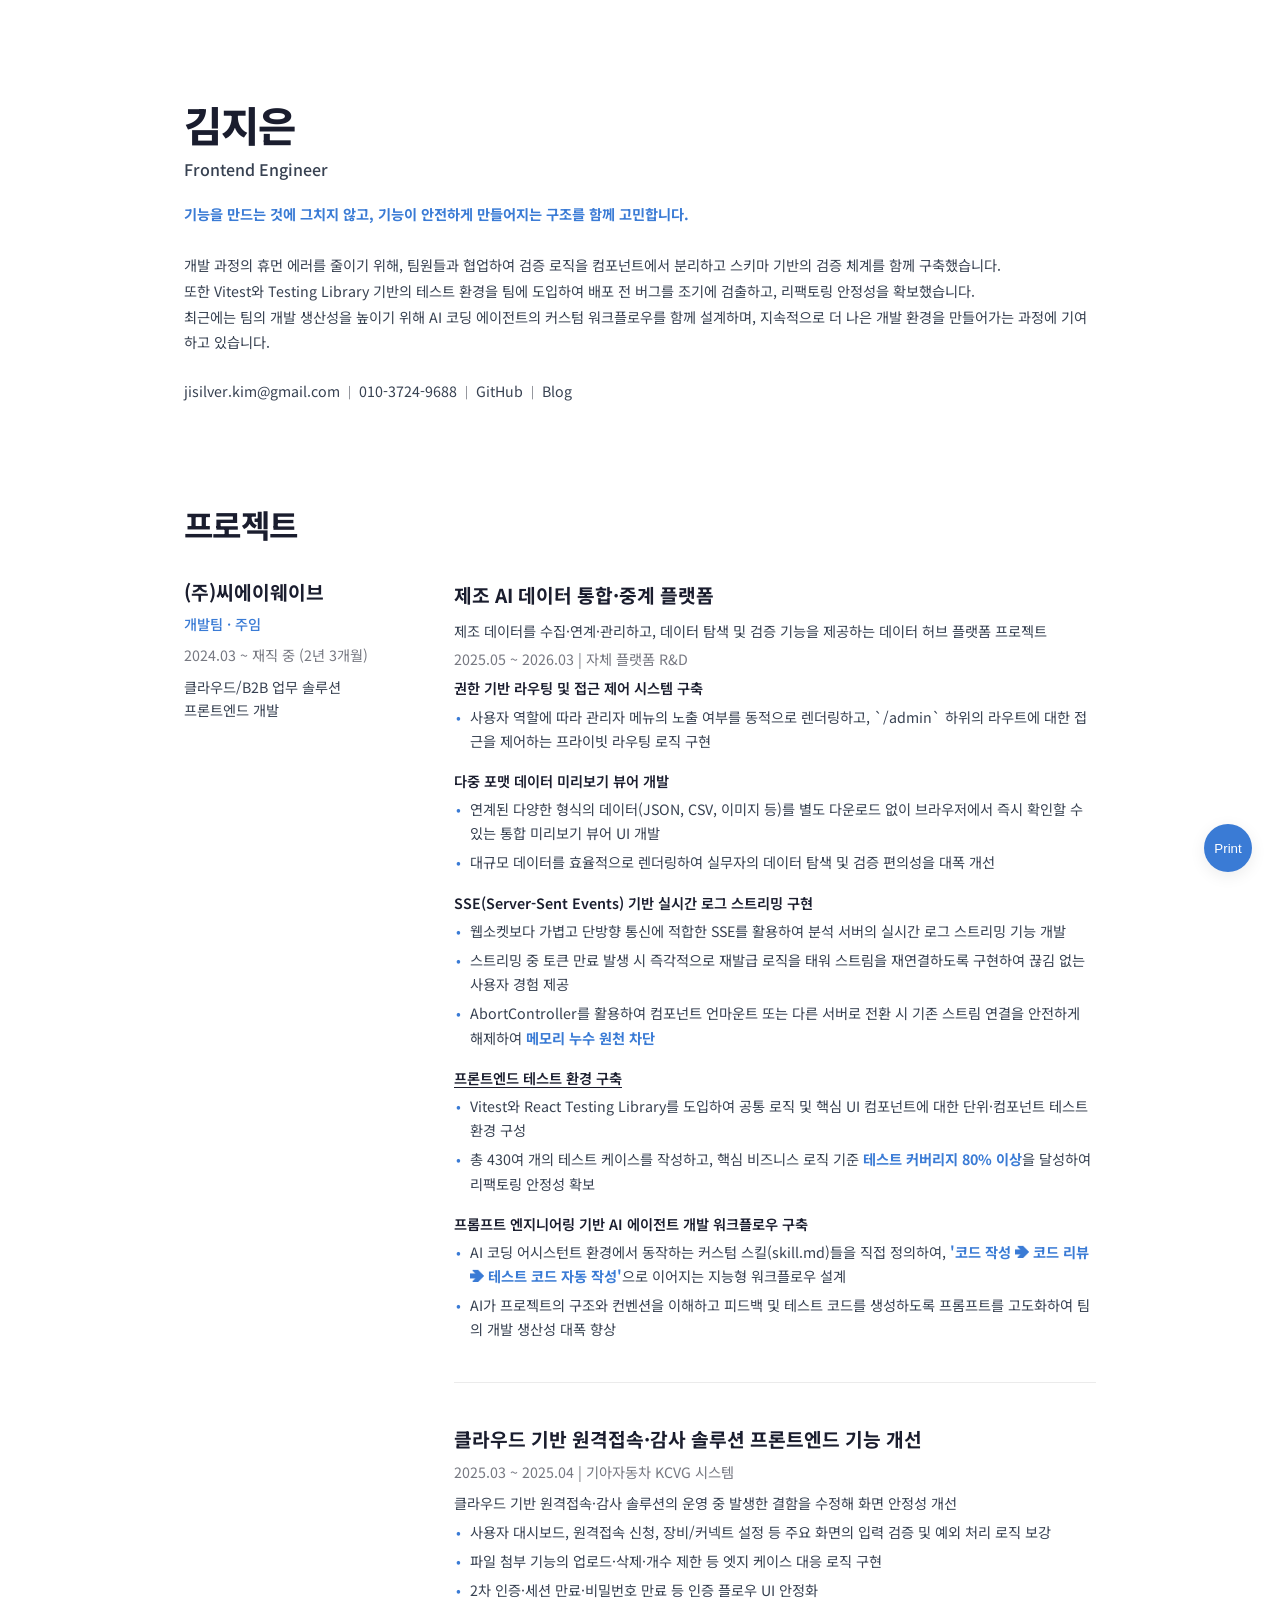
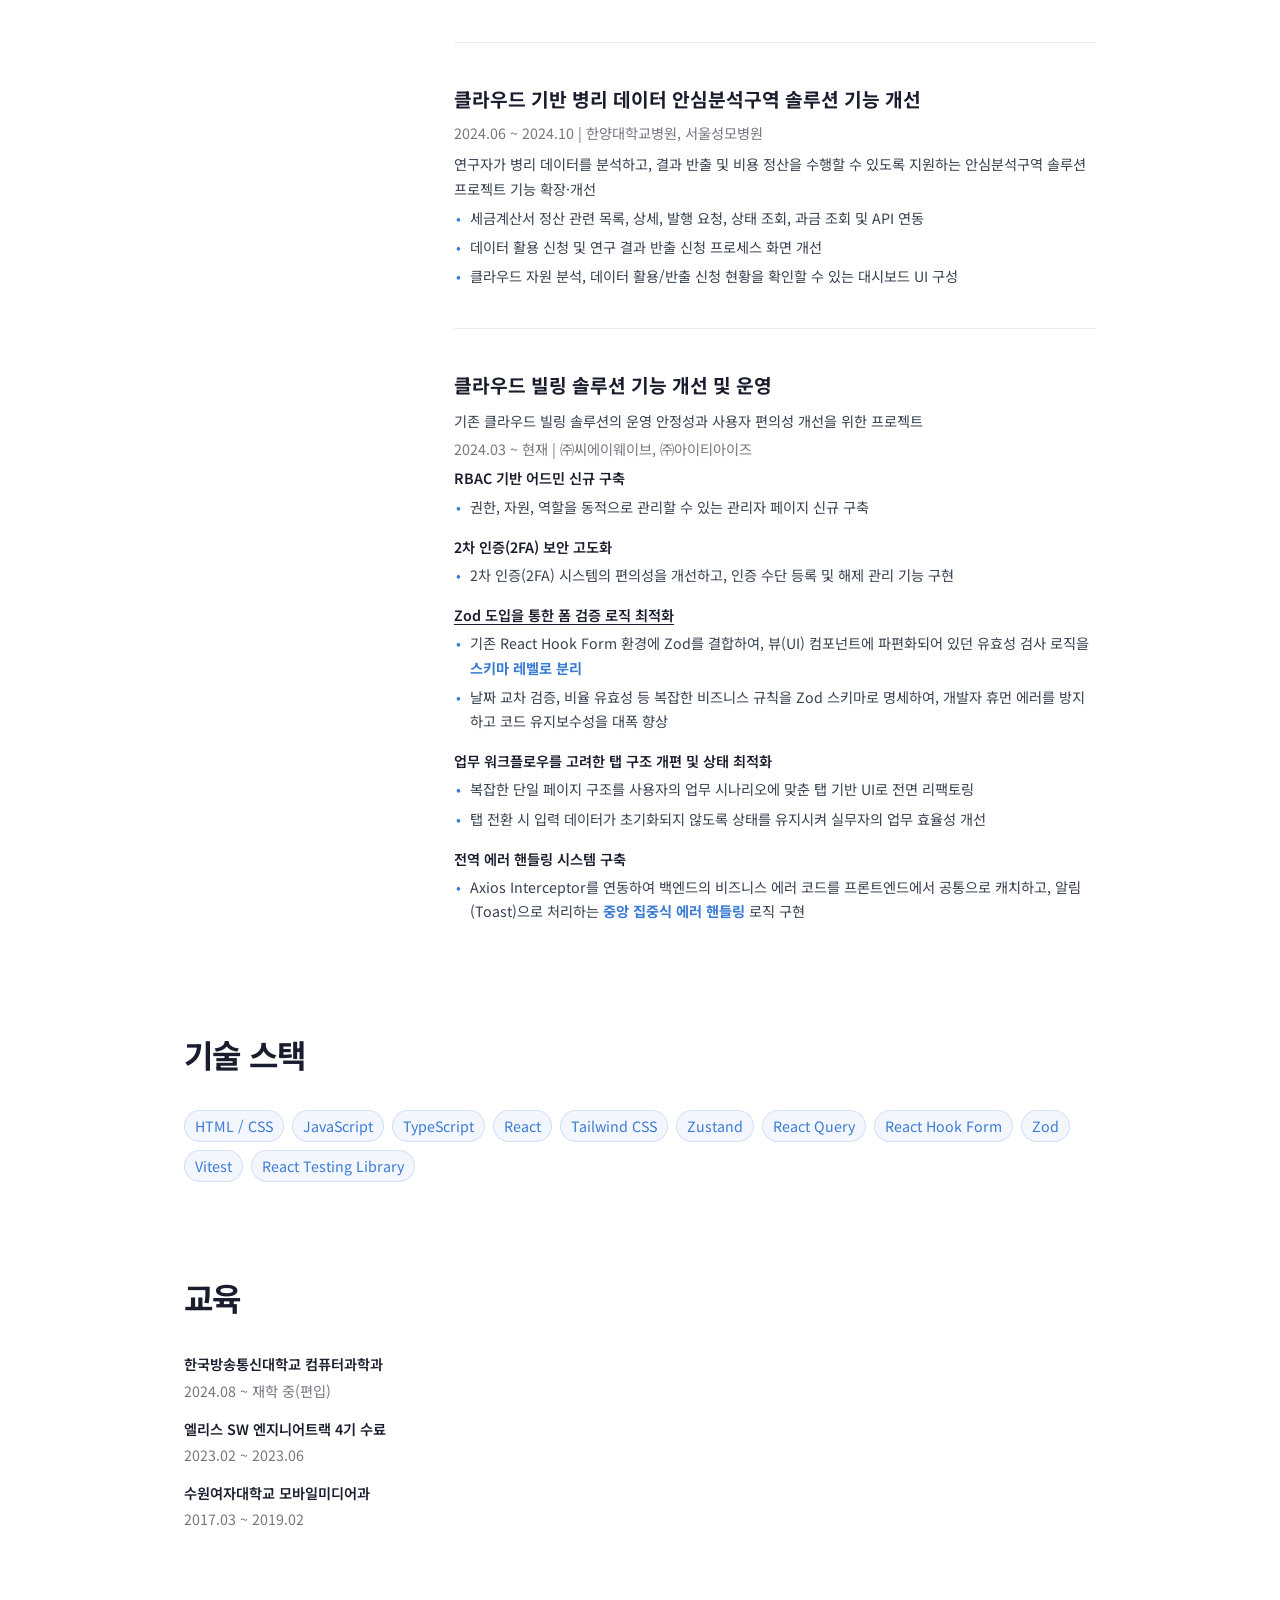
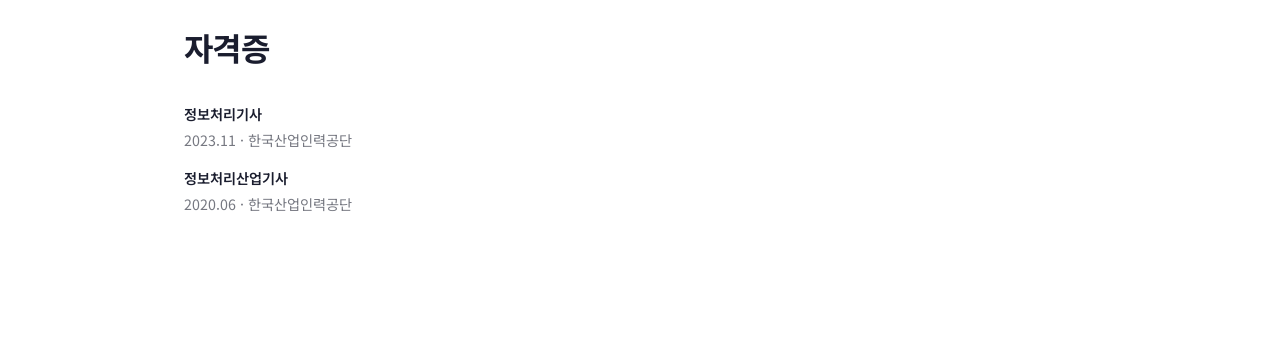
==== index.html @ 374702ca "fix: 프로젝트 내용 최종 변경" ====
<!DOCTYPE html>
<html lang="ko">

<head>
  <meta charset="UTF-8">
  <meta name="viewport" content="width=device-width, initial-scale=1.0">
  <title>프론트엔드 개발자 김지은</title>
  <meta name="description" content="프론트엔드 개발자 이력서 및 경력기술서">
  <link rel="stylesheet" href="index.css">
</head>

<body>
  <div class="container">
    <section class="hero" id="hero">
      <h1 class="hero__name">김지은</h1>
      <p class="hero__role">Frontend Engineer</p>
      <p class="hero__desc">
        <strong><span class="highlight">기능을 만드는 것에 그치지 않고, 기능이 안전하게 만들어지는 구조를 함께 고민합니다.</span></strong><br /><br />

        개발 과정의 휴먼 에러를 줄이기 위해, 팀원들과 협업하여 검증 로직을 컴포넌트에서 분리하고 스키마 기반의 검증 체계를 함께 구축했습니다. <br />또한 Vitest와 Testing Library 기반의 테스트 환경을 팀에 도입하여 배포 전 버그를 조기에 검출하고, 리팩토링 안정성을 확보했습니다. <br /> 최근에는 팀의 개발 생산성을 높이기 위해 AI 코딩 에이전트의 커스텀 워크플로우를 함께 설계하며, 지속적으로 더 나은 개발 환경을 만들어가는 과정에 기여하고 있습니다.

      </p>

      <div class="hero__contacts">
        <span class="hero__contact-text"><a href="mailto:jisilver.kim@gmail.com">jisilver.kim@gmail.com</a></span>
        <span class="hero__contact-sep">|</span>

        <span class="hero__contact-text"><a href="tel:010-3724-9688">010-3724-9688</a></span>
        <span class="hero__contact-sep">|</span>
        <span class="hero__contact-text"><a href="https://github.com/ji-silver" target="_blank">GitHub</a></span>
        <span class="hero__contact-sep">|</span>
        <span class="hero__contact-text"><a href="https://jisilver-k.tistory.com/" target="_blank">Blog</a></span>
      </div>
    </section>

    <!-- 경력 & 프로젝트 -->
    <section class="section" id="experience">
      <div class="section__header">
        <h2 class="section__title">프로젝트</h2>
      </div>

      <div class="experience-block">
        <!-- 좌측: 회사 정보 -->
        <div class="experience-block__company">
          <div class="experience-block__company-name">(주)씨에이웨이브</div>
          <div class="experience-block__role">개발팀 · 주임</div>
          <div class="experience-block__period-wrap">2024.03 ~ 재직 중 (2년 3개월)</div>
          <div class="experience-block__desc">클라우드/B2B 업무 솔루션<br>프론트엔드 개발</div>
        </div>

        <!-- 우측: 프로젝트 목록 -->
        <div class="experience-block__projects">

          <div class="details-section">
            <h3 class="details-section__title">제조 AI 데이터 통합·중계 플랫폼</h3>
            <p class="details-section__body">제조 데이터를 수집·연계·관리하고, 데이터 탐색 및 검증 기능을 제공하는 데이터 허브 플랫폼 프로젝트</p>
            <p class="details-section__meta">2025.05 ~ 2026.03 | 자체 플랫폼 R&D</p>

            <div class="details-section__group">
              <h4 class="details-section__group-title">권한 기반 라우팅 및 접근 제어 시스템 구축</h4>
              <ul class="details-section__list">
                <li>사용자 역할에 따라 관리자 메뉴의 노출 여부를 동적으로 렌더링하고, `/admin` 하위의 라우트에 대한 접근을 제어하는 프라이빗 라우팅 로직 구현</li>
              </ul>
            </div>

            <div class="details-section__group">
              <h4 class="details-section__group-title">다중 포맷 데이터 미리보기 뷰어 개발</h4>
              <ul class="details-section__list">
                <li>연계된 다양한 형식의 데이터(JSON, CSV, 이미지 등)를 별도 다운로드 없이 브라우저에서 즉시 확인할 수 있는 통합 미리보기 뷰어 UI 개발</li>
                <li>대규모 데이터를 효율적으로 렌더링하여 실무자의 데이터 탐색 및 검증 편의성을 대폭 개선</li>
              </ul>
            </div>

            <div class="details-section__group">
              <h4 class="details-section__group-title">SSE(Server-Sent Events) 기반 실시간 로그 스트리밍 구현</h4>
              <ul class="details-section__list">
                <li>웹소켓보다 가볍고 단방향 통신에 적합한 SSE를 활용하여 분석 서버의 실시간 로그 스트리밍 기능 개발</li>
                <li>스트리밍 중 토큰 만료 발생 시 즉각적으로 재발급 로직을 태워 스트림을 재연결하도록 구현하여 끊김 없는 사용자 경험 제공</li>
                <li>AbortController를 활용하여 컴포넌트 언마운트 또는 다른 서버로 전환 시 기존 스트림 연결을 안전하게 해제하여 <span class="highlight">메모리 누수 원천 차단</span></li>
              </ul>
            </div>


            <div class="details-section__group">
              <h4 class="details-section__group-title" data-modal="project-1" onclick="openModal(this)"
                style="cursor: pointer; text-decoration: underline; text-underline-offset: 3px;">프론트엔드 테스트 환경 구축</h4>
              <ul class="details-section__list">
                <li>Vitest와 React Testing Library를 도입하여 공통 로직 및 핵심 UI 컴포넌트에 대한 단위·컴포넌트 테스트 환경 구성</li>
                <li>총 430여 개의 테스트 케이스를 작성하고, 핵심 비즈니스 로직 기준 <span class="highlight">테스트 커버리지 80% 이상</span>을 달성하여 리팩토링 안정성 확보</li>
              </ul>
            </div>

            <div class="details-section__group">
              <h4 class="details-section__group-title">프롬프트 엔지니어링 기반 AI 에이전트 개발 워크플로우 구축</h4>
              <ul class="details-section__list">
                <li>AI 코딩 어시스턴트 환경에서 동작하는 커스텀 스킬(skill.md)들을 직접 정의하여, <span class="highlight">'코드 작성 ➔ 코드 리뷰 ➔ 테스트 코드
                    자동 작성'</span>으로 이어지는
                  지능형 워크플로우 설계</li>
                <li>AI가 프로젝트의 구조와 컨벤션을 이해하고 피드백 및 테스트 코드를 생성하도록 프롬프트를 고도화하여 팀의 개발 생산성 대폭 향상</li>
              </ul>
            </div>
          </div>

          <hr class="project-divider" />

          <div class="details-section">
            <h3 class="details-section__title">클라우드 기반 원격접속·감사 솔루션 프론트엔드 기능 개선</h3>
            <p class="details-section__meta">2025.03 ~ 2025.04 | 기아자동차 KCVG 시스템</p>
            <p class="details-section__body">클라우드 기반 원격접속·감사 솔루션의 운영 중 발생한 결함을 수정해 화면 안정성 개선</p>
            <ul class="details-section__list">
              <li>사용자 대시보드, 원격접속 신청, 장비/커넥트 설정 등 주요 화면의 입력 검증 및 예외 처리 로직 보강</li>
              <li>파일 첨부 기능의 업로드·삭제·개수 제한 등 엣지 케이스 대응 로직 구현</li>
              <li>2차 인증·세션 만료·비밀번호 만료 등 인증 플로우 UI 안정화</li>
            </ul>
          </div>

          <hr class="project-divider" />

          <div class="details-section">
            <h3 class="details-section__title">클라우드 기반 병리 데이터 안심분석구역 솔루션 기능 개선</h3>
            <p class="details-section__meta">2024.06 ~ 2024.10 | 한양대학교병원, 서울성모병원</p>
            <p class="details-section__body">연구자가 병리 데이터를 분석하고, 결과 반출 및 비용 정산을 수행할 수 있도록 지원하는 안심분석구역 솔루션 프로젝트 기능 확장·개선
            </p>
            <ul class="details-section__list">
              <li>세금계산서 정산 관련 목록, 상세, 발행 요청, 상태 조회, 과금 조회 및 API 연동</li>
              <li>데이터 활용 신청 및 연구 결과 반출 신청 프로세스 화면 개선</li>
              <li>클라우드 자원 분석, 데이터 활용/반출 신청 현황을 확인할 수 있는 대시보드 UI 구성</li>
            </ul>
          </div>

          <hr class="project-divider" />

          <div class="details-section">
            <h3 class="details-section__title">클라우드 빌링 솔루션 기능 개선 및 운영</h3>
            <p class="details-section__body">기존 클라우드 빌링 솔루션의 운영 안정성과 사용자 편의성 개선을 위한 프로젝트</p>

            <p class="details-section__meta">2024.03 ~ 현재 | ㈜씨에이웨이브, ㈜아이티아이즈</p>
            <div class="details-section__group">
              <h4 class="details-section__group-title">RBAC 기반 어드민 신규 구축</h4>
              <ul class="details-section__list">
                <li>권한, 자원, 역할을 동적으로 관리할 수 있는 관리자 페이지 신규 구축</li>
              </ul>
            </div>

            <div class="details-section__group">
              <h4 class="details-section__group-title">2차 인증(2FA) 보안 고도화</h4>
              <ul class="details-section__list">
                <li>2차 인증(2FA) 시스템의 편의성을 개선하고, 인증 수단 등록 및 해제 관리 기능 구현</li>
              </ul>
            </div>

            <div class="details-section__group">
              <h4 class="details-section__group-title" data-modal="project-4" onclick="openModal(this)"
                style="cursor: pointer; text-decoration: underline; text-underline-offset: 3px;">Zod 도입을 통한 폼 검증 로직 최적화
              </h4>
              <ul class="details-section__list">
                <li>기존 React Hook Form 환경에 Zod를 결합하여, 뷰(UI) 컴포넌트에 파편화되어 있던 유효성 검사 로직을 <span class="highlight">스키마 레벨로 분리</span></li>
                <li>날짜 교차 검증, 비율 유효성 등 복잡한 비즈니스 규칙을 Zod 스키마로 명세하여, 개발자 휴먼 에러를 방지하고 코드 유지보수성을 대폭 향상</li>
              </ul>
            </div>

            <div class="details-section__group">
              <h4 class="details-section__group-title">업무 워크플로우를 고려한 탭 구조 개편 및 상태 최적화</h4>
              <ul class="details-section__list">
                <li>복잡한 단일 페이지 구조를 사용자의 업무 시나리오에 맞춘 탭 기반 UI로 전면 리팩토링</li>
                <li>탭 전환 시 입력 데이터가 초기화되지 않도록 상태를 유지시켜 실무자의 업무 효율성 개선</li>
              </ul>
            </div>


            <div class="details-section__group">
              <h4 class="details-section__group-title">전역 에러 핸들링 시스템 구축</h4>
              <ul class="details-section__list">
                <li>Axios Interceptor를 연동하여 백엔드의 비즈니스 에러 코드를 프론트엔드에서 공통으로 캐치하고, 알림(Toast)으로 처리하는 <span class="highlight">중앙 집중식 에러
                  핸들링</span> 로직 구현</li>
              </ul>
            </div>

          </div>

        </div>
      </div>

    </section>


    <!-- 기술 스택 -->
    <section class="section" id="skills">
      <div class="section__header">
        <h2 class="section__title">기술 스택</h2>
      </div>
      <div class="stack-group__tags">
        <span class="stack-tag">HTML / CSS</span>
        <span class="stack-tag">JavaScript</span>
        <span class="stack-tag">TypeScript</span>
        <span class="stack-tag">React</span>
        <span class="stack-tag">Tailwind CSS</span>
        <span class="stack-tag">Zustand</span>
        <span class="stack-tag">React Query</span>
        <span class="stack-tag">React Hook Form</span>
        <span class="stack-tag">Zod</span>
        <span class="stack-tag">Vitest</span>
        <span class="stack-tag">React Testing Library</span>
      </div>
    </section>


    <!-- 교육 -->
    <section class="section" id="education">
      <div class="section__header">
        <h2 class="section__title">교육</h2>
      </div>
      <div class="simple-item">
        <div class="simple-item__title">한국방송통신대학교 컴퓨터과학과</div>
        <div class="simple-item__sub">2024.08 ~ 재학 중(편입)</div>
      </div>
      <div class="simple-item">
        <div class="simple-item__title">엘리스 SW 엔지니어트랙 4기 수료</div>
        <div class="simple-item__sub">2023.02 ~ 2023.06</div>
      </div>
      <div class="simple-item">
        <div class="simple-item__title">수원여자대학교 모바일미디어과</div>
        <div class="simple-item__sub">2017.03 ~ 2019.02</div>
      </div>
    </section>

    <!-- 자격증 -->
    <section class="section" id="certificates">
      <div class="section__header">
        <h2 class="section__title">자격증</h2>
      </div>
      <div class="simple-item">
        <div class="simple-item__title">정보처리기사</div>
        <div class="simple-item__sub">2023.11 · 한국산업인력공단</div>
      </div>
      <div class="simple-item">
        <div class="simple-item__title">정보처리산업기사</div>
        <div class="simple-item__sub">2020.06 · 한국산업인력공단</div>
      </div>
    </section>



  </div>

  <!-- 모달 -->
  <div class="modal-overlay" id="modalOverlay" onclick="closeModal()">
    <div class="modal" onclick="event.stopPropagation()">
      <button class="modal__close" onclick="closeModal()">&times;</button>
      <div class="modal__content" id="modalContent"></div>
    </div>
  </div>

  <template id="project-1">
    <h2>프론트엔드 테스트 자동화 도입</h2>
    <h5 class="modal__label">원인 분석: <strong>단위 테스트 필요성</strong></h5>
    <ul class="details-section__list">
      <li>테스트는 Cypress 기반의 E2E 테스트를 사용하기로 했습니다. 하지만 개발 과정에서 Cypress의 구조적인 무거움이 체감되었습니다.</li>
      <li>Cypress는 사용자 시나리오 전체를 검증하는 데는 적합하지만, 개발 중에 "이 함수가 제대로 동작하는가?", "이 컴포넌트가 올바르게 렌더링되는가?"를 빠르게 확인하는 용도로는 과도한 도구로
        판단하였습니다.</li>
    </ul>

    <h5 class="modal__label">해결 방법: <strong>테스트 전략 설계 및 도입</strong></h5>
    <table class="modal__table">
      <thead>
        <tr>
          <th style="width: 25%;">비교 항목</th>
          <th>Jest</th>
          <th>Vitest (선택)</th>
        </tr>
      </thead>
      <tbody>
        <tr>
          <td><strong>Vite 통합</strong></td>
          <td>babel-jest 변환 필요, 별도 설정 복잡</td>
          <td>Vite 설정 그대로 공유 (<code>vite.config.ts</code>에 <code>test</code> 블록 추가)</td>
        </tr>
        <tr>
          <td><strong>실행 속도</strong></td>
          <td>상대적으로 느림</td>
          <td>ESM 네이티브 지원으로 빠름</td>
        </tr>
        <tr>
          <td><strong>HMR 연동</strong></td>
          <td>별도 구성 필요</td>
          <td><code>vitest --watch</code>로 변경 파일만 즉시 재실행</td>
        </tr>
        <tr>
          <td><strong>호환성</strong></td>
          <td>jest-dom, RTL 완전 호환</td>
          <td>jest-dom, RTL <strong>동일하게 호환</strong> (<code>@testing-library/jest-dom</code>)</td>
        </tr>
      </tbody>
    </table>
    <p class="details-section__body" style="font-size: 0.85rem;">
      참고로 이미 Vite 기반 프로젝트였기 때문에, 별도의 번들러 설정 없이 <code>vite.config.ts</code>에 <code>test</code> 블록만 추가하면 되는
      <strong>Vitest가 도입 비용이 가장 낮았습니다.</strong>
    </p>

    <h5 class="modal__label">결과</h5>
    <table class="modal__table">
      <thead>
        <tr>
          <th>지표</th>
          <th>수치</th>
        </tr>
      </thead>
      <tbody>
        <tr>
          <td>테스트 파일 수</td>
          <td><strong>70개</strong></td>
        </tr>
        <tr>
          <td>테스트 대상 유형</td>
          <td>유틸 함수, Zod 스키마, Zustand 스토어, 커스텀 훅, UI 컴포넌트</td>
        </tr>
        <tr>
          <td>테스트 실행 시간</td>
          <td>전체 약 <strong>2~3초</strong> (Vitest 병렬 실행)</td>
        </tr>
        <tr>
          <td>커버 영역</td>
          <td>공통 컴포넌트, 폼 검증, 트리 조작, 테이블 서비스, 인증 등</td>
        </tr>
      </tbody>
    </table>
    <p class="details-section__body" style="font-size: 0.85rem;">
      테스트 자동화 도입으로 버그를 배포 전에 잡게 되었으며 디버깅 시간도 줄었다고 체감하고 있습니다.
    </p>

  </template>

  <template id="project-4">
    <h2>Zod 도입을 통한 유효성 검사 코드 개선 및 폼 버그 해결</h2>


    <h5 class="modal__label">원인 분석: <strong>복잡한 검증 로직과 개발자 휴먼 에러 발생</strong></h5>
    <ul class="details-section__list">
      <li>기존에는 수십 개의 입력 필드가 있는 정산 폼을 개발할 때, 각 UI 컴포넌트의 <code>register</code> 속성에 정규식이나 커스텀 검증 함수를 개발자가 일일이 수동으로 주입해야
        했습니다.
      </li>
      <li>폼이 복잡해질수록 개발자의 실수로 특정 필드에 필수 검증 로직(예: '숫자만 입력 허용' 등)을 누락하는 휴먼 에러가 빈번하게 발생했습니다.</li>
    </ul>

    <pre class="modal__code"><code>&lt;DetailInput
  register={form.register('businessField', {
    ...Object.assign(
      formValidate.empty('업태는 필수 정보 입니다'),
      formCount('업태명이 너무 깁니다. (최대 35글자)', 0, 35),
      formValidate.text('문자, 숫자, 공백, 일부 특수문자만 입력 가능합니다.')
    ),
  })}
/&gt;</code></pre>

    <h5 class="modal__label">해결 방법: <strong>Zod 도입 후 검증 로직 분리</strong></h5>
    <ul class="details-section__list">
      <li><code>react-hook-form</code>에 <code>Zod</code> 스키마를 결합하여, 뷰(UI) 컴포넌트 내부에서 검증 로직을 완전히 분리</li>
      <li>필드별 검증 룰을 최상단의 Zod 스키마(<code>z.object</code>) 한 곳에서만 명세. 개발자가 개별 인풋 컴포넌트에 검증 함수를 달아주는 것을 깜빡하더라도, Zod 스키마가 폼
        제출을 시스템적으로 차단</li>
    </ul>
  </template>

  <!-- 인쇄 버튼 -->
  <button class="print-btn" onclick="window.print()" title="PDF로 저장">Print</button>

  <script src="main.js"></script>
</body>

</html>
---- index.css ----
/* ===== Google Fonts ===== */
@import url('https://fonts.googleapis.com/css2?family=Noto+Sans+KR:wght@300;400;500;600;700;800&family=Inter:wght@300;400;500;600;700;800&display=swap');

/* ===== CSS Variables (라이트 모드) ===== */
:root {
  --color-bg: #ffffff;
  --color-bg-secondary: #f8f9fb;
  --color-bg-card: #f4f5f7;
  --color-bg-card-hover: #eceef2;
  --color-border: rgba(0, 0, 0, 0.08);
  --color-border-accent: rgba(58, 123, 213, 0.3);

  --color-text-primary: #1a1d2e;
  --color-text-secondary: #374151;
  --color-text-muted: #767881;
  --color-text-accent: #3a7bd5;

  --color-accent: #3a7bd5;
  --color-accent-light: #5a9be6;
  --color-accent-glow: rgba(58, 123, 213, 0.08);

  --color-tag-bg: rgba(58, 123, 213, 0.06);
  --color-tag-text: #3a7bd5;
  --color-tag-border: rgba(58, 123, 213, 0.18);

  --font-sans: 'Noto Sans KR', 'Inter', -apple-system, BlinkMacSystemFont, sans-serif;

  --shadow-sm: 0 1px 3px rgba(0, 0, 0, 0.06);
  --shadow-md: 0 4px 16px rgba(0, 0, 0, 0.08);
  --shadow-glow: 0 0 20px rgba(58, 123, 213, 0.06);

  --radius-sm: 6px;
  --radius-md: 10px;
  --radius-lg: 16px;

  --transition-fast: 0.15s ease;
  --transition-base: 0.3s ease;
}

/* ===== Reset & Base ===== */
*,
*::before,
*::after {
  margin: 0;
  padding: 0;
  box-sizing: border-box;
}

html {
  scroll-behavior: smooth;
  font-size: 16px;
  -webkit-font-smoothing: antialiased;
}

body {
  font-family: var(--font-sans);
  background-color: var(--color-bg);
  color: var(--color-text-primary);
  line-height: 1.7;
  min-height: 100vh;
  overflow-x: hidden;
}

a {
  color: var(--color-text-accent);
  text-decoration: none;
  transition: color var(--transition-fast);
}

.highlight {
  color: var(--color-accent);
  font-weight: 700;
}

a:hover {
  color: var(--color-accent-light);
}

ul,
ol {
  list-style: none;
}

img {
  max-width: 100%;
  display: block;
}

/* ===== 레이아웃 ===== */
.container {
  max-width: 960px;
  margin: 0 auto;
  padding: 0 24px 80px;
}



/* ===== 히어로 ===== */
.hero {
  padding: 100px 0 50px;
}

.hero__name {
  font-size: 2.6rem;
  font-weight: 800;
  letter-spacing: -0.03em;
  line-height: 1.2;
  margin-bottom: 6px;
  color: var(--color-text-primary);
}

.hero__role {
  font-size: 1.0.89rem;
  font-weight: 500;
  color: var(--color-text-secondary);
  margin-bottom: 18px;
}

.hero__desc {
  font-size: 0.89rem;
  color: var(--color-text-secondary);
  line-height: 1.8;
  margin-bottom: 24px;
}

.hero__contacts {
  display: flex;
  flex-wrap: wrap;
  align-items: center;
  gap: 8px;
  font-size: 0.89rem;
}

.hero__contact-text a {
  color: var(--color-text-secondary);
  text-decoration: none;
  transition: color var(--transition-fast);
}

.hero__contact-text a:hover {
  color: var(--color-text-accent);
}

.hero__contact-sep {
  color: var(--color-text-muted);
  font-size: 0.75rem;
}

/* ===== 섹션 공통 ===== */
.section {
  padding: 44px 0;
  opacity: 0;
  transform: translateY(30px);
  transition: opacity 0.6s ease, transform 0.6s ease;
}

.section.visible {
  opacity: 1;
  transform: none;
}

.section__header {
  margin-bottom: 28px;
}

.section__title {
  font-size: 2rem;
  font-weight: 700;
  letter-spacing: -0.02em;
  color: var(--color-text-primary);
}

/* ===== 기술 스택 태그 나열 ===== */
.stack-group {
  margin-bottom: 20px;
}

.stack-group:last-child {
  margin-bottom: 0;
}

.stack-group__label {
  font-size: 0.89rem;
  font-weight: 600;
  color: var(--color-text-secondary);
  margin-bottom: 10px;
}

.stack-group__tags {
  display: flex;
  flex-wrap: wrap;
  gap: 8px;
}

.stack-tag {
  padding: 3px 10px;
  background: var(--color-tag-bg);
  border: 1px solid var(--color-tag-border);
  border-radius: 100px;
  font-size: 0.89rem;
  color: var(--color-tag-text);
}

/* ===== 경력 & 프로젝트 좌우 분리 레이아웃 ===== */
.experience-block {
  display: flex;
  gap: 20px;
}

.experience-block__company {
  flex-shrink: 0;
  width: 250px;
  position: sticky;
  top: 32px;
  padding: 0;
  padding-right: 28px;
}

.experience-block__company-name {
  font-size: 1.2rem;
  font-weight: 700;
  color: var(--color-text-primary);
  line-height: 1.4;
  margin-bottom: 6px;
}

.experience-block__role {
  font-size: 0.89rem;
  font-weight: 500;
  color: var(--color-text-accent);
  margin-bottom: 8px;
}

.experience-block__period {
  font-size: 0.89rem;
  color: var(--color-text-muted);
  line-height: 1.5;
}

.experience-block__period-wrap {
  font-size: 0.89rem;
  color: var(--color-text-muted);
  line-height: 1.5;
  margin-bottom: 10px;
}

.experience-block__desc {
  font-size: 0.89rem;
  color: var(--color-text-secondary);
  line-height: 1.6;
}

.experience-block__projects {
  flex: 1;
  min-width: 0;
}

/* ===== 프로젝트 상세 섹션 ===== */
.details-section {
  margin-bottom: 40px;
  position: relative;
}

.details-section:last-of-type {
  margin-bottom: 0;
}

.details-section__title {
  font-size: 1.2rem;
  font-weight: 700;
  color: var(--color-text-primary);
  margin-bottom: 6px;
}

.details-section__meta {
  font-size: 0.89rem;
  color: var(--color-text-muted);
  line-height: 1.6;
  margin-bottom: 6px;
}

.details-section__team {
  margin-top: 2px;
  margin-bottom: 10px;
}

.details-section__body {
  font-size: 0.89rem;
  color: var(--color-text-secondary);
  line-height: 1.8;
  margin-bottom: 4px;
}

.tech-chips {
  display: flex;
  flex-wrap: wrap;
  gap: 6px;
  margin-bottom: 12px;
}

.tech-chip {
  padding: 2px 10px;
  background: var(--color-tag-bg);
  border: 1px solid var(--color-tag-border);
  border-radius: 100px;
  font-size: 0.89rem;
  font-weight: 500;
  color: var(--color-tag-text);
}

.details-section__group {
  margin-bottom: 16px;
}

.details-section__group-title {
  font-size: 0.89rem;
  font-weight: 600;
  color: var(--color-text-primary);
  margin-bottom: 4px;
}

.details-section__list {
  list-style: none;
  display: flex;
  flex-direction: column;
  gap: 5px;
  margin-bottom: 10px;
}



.details-section__list li {
  font-size: 0.89rem;
  color: var(--color-text-secondary);
  line-height: 1.7;
  padding-left: 16px;
  position: relative;
}

.details-section__list li::before {
  content: '•';
  position: absolute;
  left: 2px;
  color: var(--color-accent);
}

.details-section__list li b {
  color: var(--color-text-primary);
  font-weight: 600;
}

.details-toggle {
  background: none;
  border: none;
  padding: 0;
  font-size: 0.89rem;
  font-weight: 500;
  color: var(--color-text-accent);
  cursor: pointer;
  text-decoration: underline;
  text-underline-offset: 3px;
  transition: color var(--transition-fast);
}

.details-toggle:hover {
  color: var(--color-accent);
}

/* ===== 모달 ===== */
.modal-overlay {
  position: fixed;
  top: 0;
  left: 0;
  right: 0;
  bottom: 0;
  background: rgba(0, 0, 0, 0.5);
  z-index: 1000;
  display: none;
  align-items: center;
  justify-content: center;
  padding: 24px;
}

.modal-overlay.active {
  display: flex;
}

.modal {
  background: var(--color-bg);
  border-radius: var(--radius-lg);
  max-width: 720px;
  width: 100%;
  max-height: 85vh;
  overflow-y: auto;
  padding: 36px;
  position: relative;
  box-shadow: 0 20px 60px rgba(0, 0, 0, 0.15);
  animation: modalIn 0.25s ease;

  /* 스크롤바 숨기기 */
  -ms-overflow-style: none; /* IE and Edge */
  scrollbar-width: none; /* Firefox */
}

.modal::-webkit-scrollbar {
  display: none; /* Chrome, Safari, Opera*/
}

@keyframes modalIn {
  from {
    opacity: 0;
    transform: translateY(20px);
  }

  to {
    opacity: 1;
    transform: translateY(0);
  }
}

.modal__close {
  position: absolute;
  top: 16px;
  right: 20px;
  background: none;
  border: none;
  font-size: 1.6rem;
  color: var(--color-text-muted);
  cursor: pointer;
  line-height: 1;
  transition: color var(--transition-fast);
}

.modal__close:hover {
  color: var(--color-text-primary);
}

.modal__content h3 {
  font-size: 1.2rem;
  font-weight: 700;
  color: var(--color-text-primary);
  margin-bottom: 8px;
}

.modal__content .details-section__meta {
  margin-bottom: 6px;
}

.modal__content .details-section__body {
  margin-bottom: 8px;
}

.modal__content .tech-chips {
  margin-bottom: 16px;
}

.modal__content .details-section__list {
  margin-bottom: 0;
}

.modal__content .details-section__list li {
  font-size: 0.89rem;
  line-height: 1.8;
}

.modal__subtitle {
  font-size: 0.95rem;
  font-weight: 600;
  color: var(--color-text-primary);
  margin: 20px 0 10px;
}

.modal__content .details-section__body {
  margin-bottom: 24px;
}

.modal__label {
  font-size: 0.89rem;
  font-weight: 500;
  color: var(--color-text-secondary);
  margin: 16px 0 8px;
}

.modal__label strong {
  color: var(--color-text-primary);
}

.modal__divider {
  height: 1px;
  background: var(--color-border);
  margin: 24px 0;
}

.modal__code {
  background: #f6f8fa;
  border: 1px solid var(--color-border);
  border-radius: var(--radius-sm);
  padding: 16px 20px;
  overflow-x: auto;
  margin: 12px 0 16px;
}

.modal__content code {
  font-family: 'SFMono-Regular', Consolas, 'Liberation Mono', Menlo, monospace;
  font-size: 0.82em;
  background: rgba(58, 123, 213, 0.08);
  padding: 2px 6px;
  border-radius: 3px;
  color: var(--color-text-accent);
}

.modal__code code {
  font-family: 'SFMono-Regular', Consolas, 'Liberation Mono', Menlo, monospace;
  font-size: 0.89rem;
  line-height: 1.7;
  color: #24292e;
  background: transparent;
  padding: 0;
  white-space: pre;
}

.modal__table {
  width: 100%;
  border-collapse: collapse;
  margin: 16px 0;
  font-size: 0.89rem;
}

.modal__table th,
.modal__table td {
  border: 1px solid var(--color-border);
  padding: 10px 14px;
  text-align: left;
  line-height: 1.5;
}

.modal__table th {
  background-color: var(--color-bg-card);
  font-weight: 600;
  color: var(--color-text-primary);
}

.modal__table td {
  color: var(--color-text-secondary);
}

/* ===== 단순 항목 (학력/자격/교육) ===== */
.simple-item {
  margin-bottom: 14px;
}

.simple-item:last-child {
  margin-bottom: 0;
}

.simple-item__title {
  font-size: 0.89rem;
  font-weight: 600;
  color: var(--color-text-primary);
}

.simple-item__sub {
  font-size: 0.89rem;
  color: var(--color-text-muted);
  margin-top: 2px;
}

/* ===== 경력 타임라인 ===== */
.timeline {
  position: relative;
}

.timeline::before {
  content: '';
  position: absolute;
  left: 0;
  top: 0;
  bottom: 0;
  width: 2px;
  background: linear-gradient(to bottom, var(--color-accent), transparent);
  border-radius: 2px;
}

.timeline-item {
  padding-left: 32px;
  position: relative;
  margin-bottom: 28px;
}

.timeline-item:last-child {
  margin-bottom: 0;
}

.timeline-item__dot {
  position: absolute;
  left: -5px;
  top: 6px;
  width: 12px;
  height: 12px;
  background: var(--color-bg);
  border: 2px solid var(--color-accent);
  border-radius: 50%;
  z-index: 1;
}

.timeline-item__dot--active {
  background: var(--color-accent);
}

.timeline-item__company {
  font-size: 1.0.89rem;
  font-weight: 700;
  color: var(--color-text-primary);
}

.timeline-item__role {
  font-size: 0.89rem;
  font-weight: 500;
  color: var(--color-text-accent);
  margin-top: 2px;
}

.timeline-item__meta {
  display: flex;
  flex-wrap: wrap;
  gap: 12px;
  margin: 8px 0 14px;
}

.timeline-item__period,
.timeline-item__team {
  font-size: 0.89rem;
  color: var(--color-text-muted);
}

.timeline-item__desc {
  font-size: 0.89rem;
  color: var(--color-text-secondary);
  line-height: 1.7;
  margin-bottom: 16px;
}

.timeline-item__achievements {
  display: flex;
  flex-direction: column;
  gap: 8px;
}

.timeline-item__achievement {
  font-size: 0.89rem;
  color: var(--color-text-secondary);
  line-height: 1.7;
  padding-left: 18px;
  position: relative;
}

.timeline-item__achievement::before {
  content: '▸';
  position: absolute;
  left: 0;
  color: var(--color-accent);
  font-size: 0.89rem;
}

.timeline-item__achievement strong,
.timeline-item__achievement b {
  color: var(--color-text-primary);
  font-weight: 600;
}

.timeline-item__tags {
  display: flex;
  flex-wrap: wrap;
  gap: 6px;
  margin-top: 14px;
}

.tag {
  padding: 3px 10px;
  background: var(--color-tag-bg);
  border: 1px solid var(--color-tag-border);
  border-radius: 100px;
  font-size: 0.89rem;
  font-weight: 500;
  color: var(--color-tag-text);
}

/* ===== 프로젝트 카드 ===== */
.projects-grid {
  display: flex;
  flex-direction: column;
  gap: 16px;
}

.project-card {
  padding: 24px;
  background: var(--color-bg-card);
  border: 1px solid var(--color-border);
  border-radius: var(--radius-md);
  transition: all var(--transition-base);
}

.project-card:hover {
  border-color: var(--color-border-accent);
  box-shadow: var(--shadow-glow);
  transform: translateY(-2px);
}

.project-card__top {
  display: flex;
  justify-content: space-between;
  align-items: flex-start;
  margin-bottom: 10px;
}

.project-card__name {
  font-size: 0.89rem;
  font-weight: 700;
  color: var(--color-text-primary);
}

.project-card__period {
  font-size: 0.75rem;
  color: var(--color-text-muted);
  white-space: nowrap;
}

.project-card__desc {
  font-size: 0.89rem;
  color: var(--color-text-secondary);
  line-height: 1.7;
  margin-bottom: 14px;
}

.project-card__details {
  display: flex;
  flex-direction: column;
  gap: 6px;
  margin-bottom: 14px;
}

.project-card__detail {
  font-size: 0.89rem;
  color: var(--color-text-secondary);
  line-height: 1.6;
  padding-left: 16px;
  position: relative;
}

.project-card__detail::before {
  content: '•';
  position: absolute;
  left: 2px;
  color: var(--color-accent);
}



.philosophy-item {
  padding: 22px 24px;
  background: var(--color-bg-card);
  border: 1px solid var(--color-border);
  border-radius: var(--radius-md);
  border-left: 3px solid var(--color-accent);
}

.philosophy-item__title {
  font-size: 0.95rem;
  font-weight: 600;
  color: var(--color-text-primary);
  margin-bottom: 8px;
}

.philosophy-item__desc {
  font-size: 0.89rem;
  color: var(--color-text-secondary);
  line-height: 1.8;
}

/* ===== 구분선 ===== */
.divider {
  height: 1px;
  background: var(--color-border);
  margin: 10px 0;
  border: none;
}

.project-divider {
  height: 1px;
  background: var(--color-border);
  margin: 0 0 40px 0;
  border: none;
}

/* ===== 푸터 ===== */
.footer {
  padding: 40px 0;
  text-align: center;
  border-top: 1px solid var(--color-border);
  margin-top: 40px;
}

.footer__text {
  font-size: 0.89rem;
  color: var(--color-text-muted);
}

/* ===== 인쇄 버튼 ===== */
.print-btn {
  position: fixed;
  bottom: 28px;
  right: 28px;
  width: 48px;
  height: 48px;
  background: var(--color-accent);
  border: none;
  border-radius: 50%;
  color: #fff;
  cursor: pointer;
  display: flex;
  align-items: center;
  justify-content: center;
  box-shadow: var(--shadow-md);
  transition: all var(--transition-base);
  z-index: 50;
}

.print-btn:hover {
  transform: scale(1.1);
  box-shadow: 0 4px 20px rgba(58, 123, 213, 0.3);
}

.print-btn svg {
  width: 20px;
  height: 20px;
}

/* ===== 반응형 ===== */
@media (max-width: 768px) {
  .hero__name {
    font-size: 2rem;
  }

  .hero__role {
    font-size: 0.89rem;
  }

  .hero__contacts {
    flex-direction: column;
  }

  .hero__contact-item {
    width: fit-content;
  }

  .experience-block {
    flex-direction: column;
    gap: 24px;
  }

  .experience-block__company {
    width: 100%;
    position: static;
    border-right: none;
    border-bottom: 2px solid var(--color-border);
    padding-right: 0;
    padding-bottom: 16px;
  }
}

@media (max-width: 480px) {
  .container {
    padding: 0 16px;
  }

  .hero {
    padding: 70px 0 36px;
  }

  .hero__name {
    font-size: 1.7rem;
  }

  .section {
    padding: 32px 0;
  }

  .timeline-item {
    padding-left: 24px;
  }
}

/* ===== 인쇄용 ===== */
@media print {

  .print-btn,
  .scroll-progress,
  .modal-overlay {
    display: none !important;
  }

  .hero {
    padding-top: 10px;
    padding-bottom: 30px;
  }

  .hero__contacts {
    flex-direction: row !important;
    gap: 8px !important;
  }

  html {
    font-size: 15.2px;
  }

  .section {
    opacity: 1;
    transform: none;
    padding: 20px 0;
  }

  .section__header {
    margin-bottom: 10px;
  }

  .section__title {
    font-size: 1.55rem;
  }

  .details-section__title {
    font-size: 1.1rem;
  }

  .details-toggle {
    display: none;
  }

  .details-section__group-title {
    text-decoration: none !important;
  }

  .experience-block {
    flex-direction: column;
    gap: 20px;
  }

  .experience-block__company {
    position: static;
    width: 100%;
    flex-shrink: 0;
    display: flex;
    align-items: baseline;
    gap: 12px;
    padding: 0 0 12px;
    border-bottom: 1px solid #ddd;
  }

  .experience-block__company-name {
    font-size: 1.2rem;
    font-weight: 800;
  }

  .experience-block__desc {
    display: none;
  }

  .experience-block__projects .details-section {
    margin-bottom: 20px;
  }

  .project-divider {
    margin: 0 0 20px 0 !important;
  }

  .details-section__group {
    page-break-inside: avoid;
    break-inside: avoid;
  }

  .experience-block__projects .details-section:last-of-type {
    margin-bottom: 0;
  }

  #skills,
  #education,
  #certificates,
  .simple-item {
    page-break-inside: avoid;
    break-inside: avoid;
  }
}
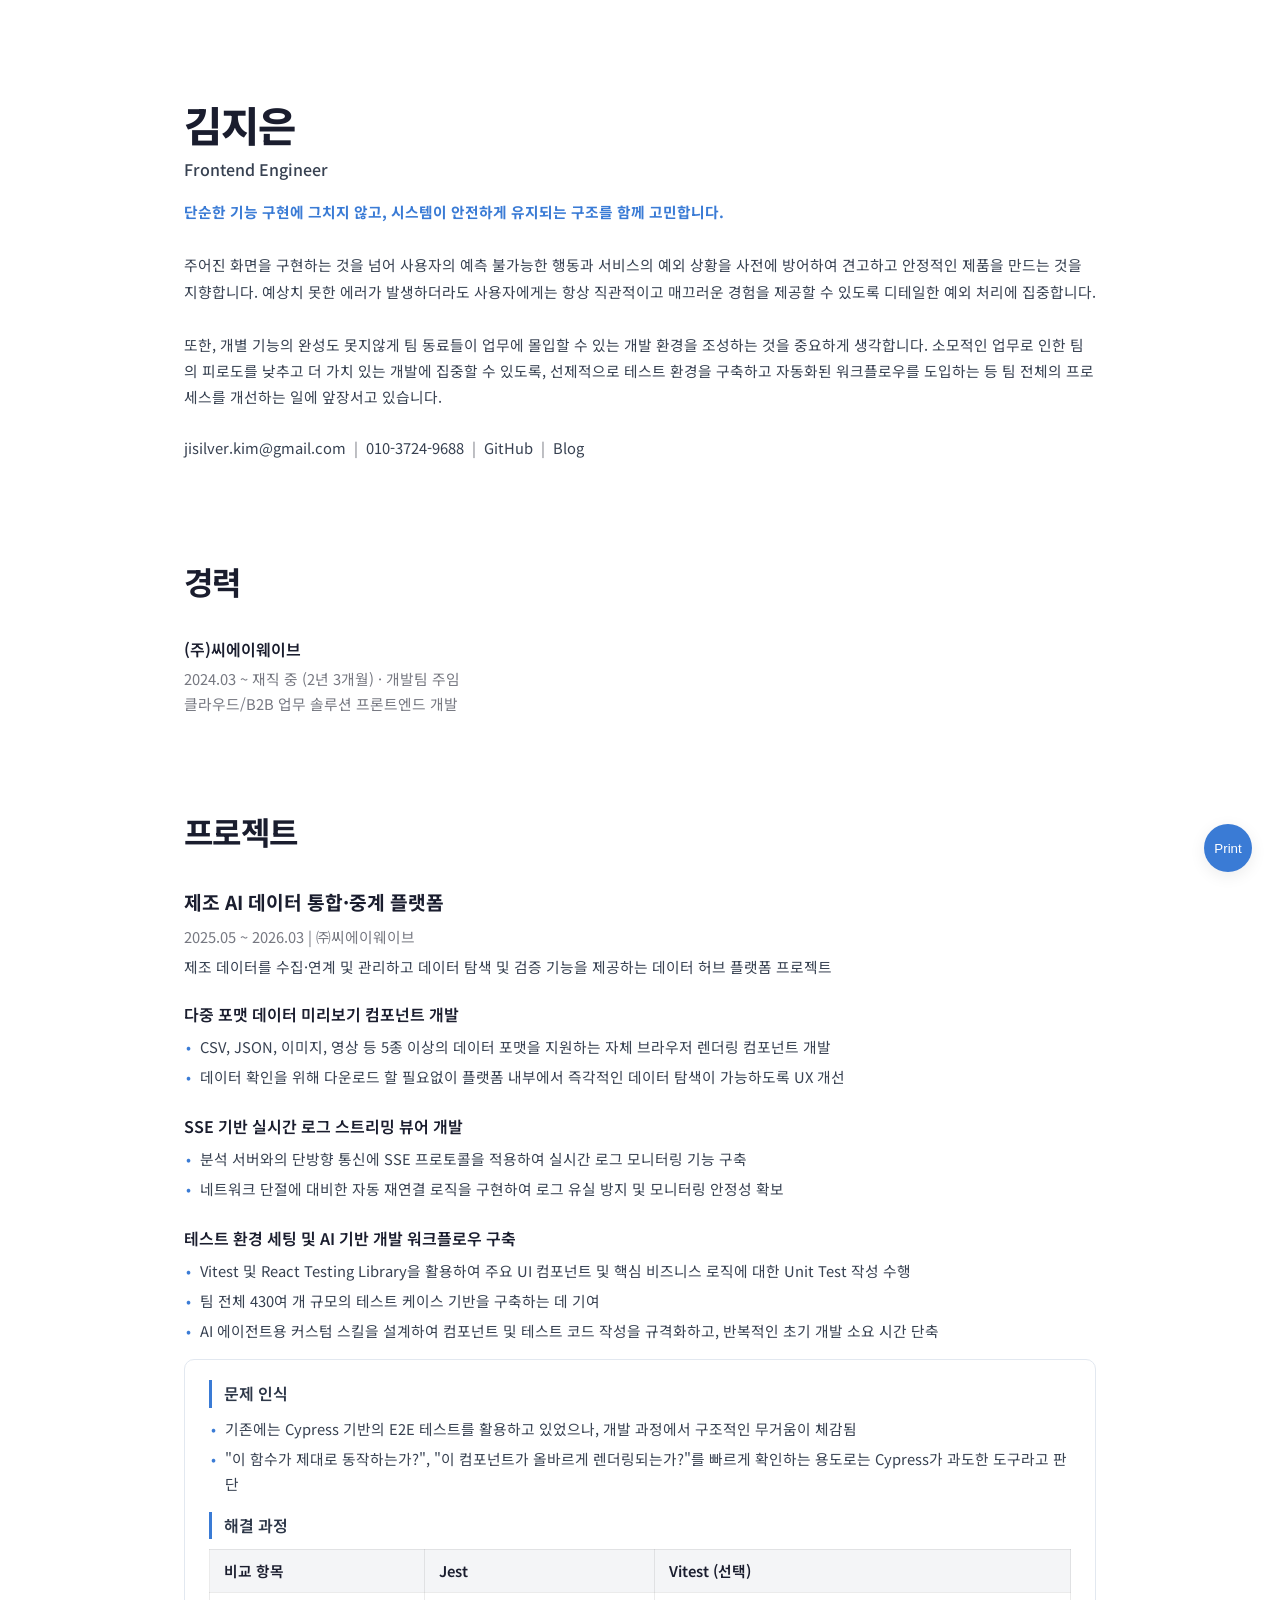
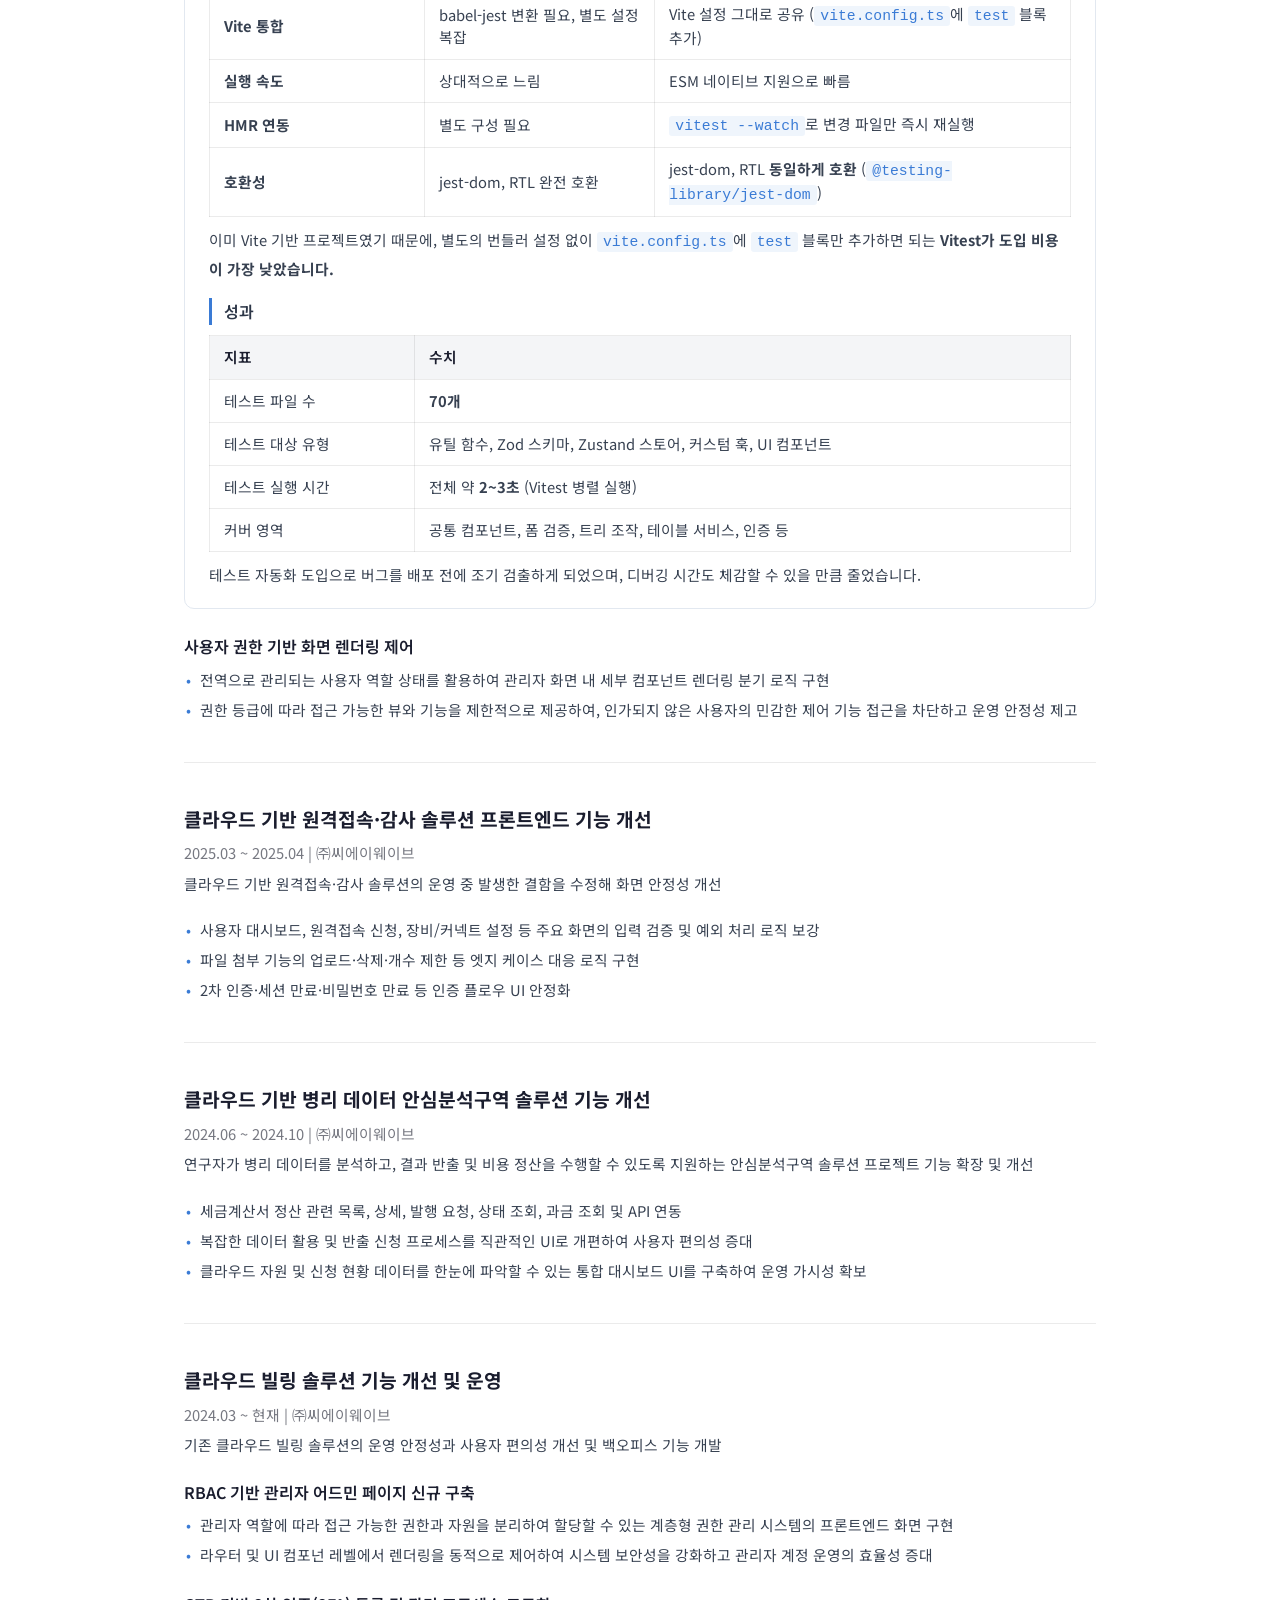
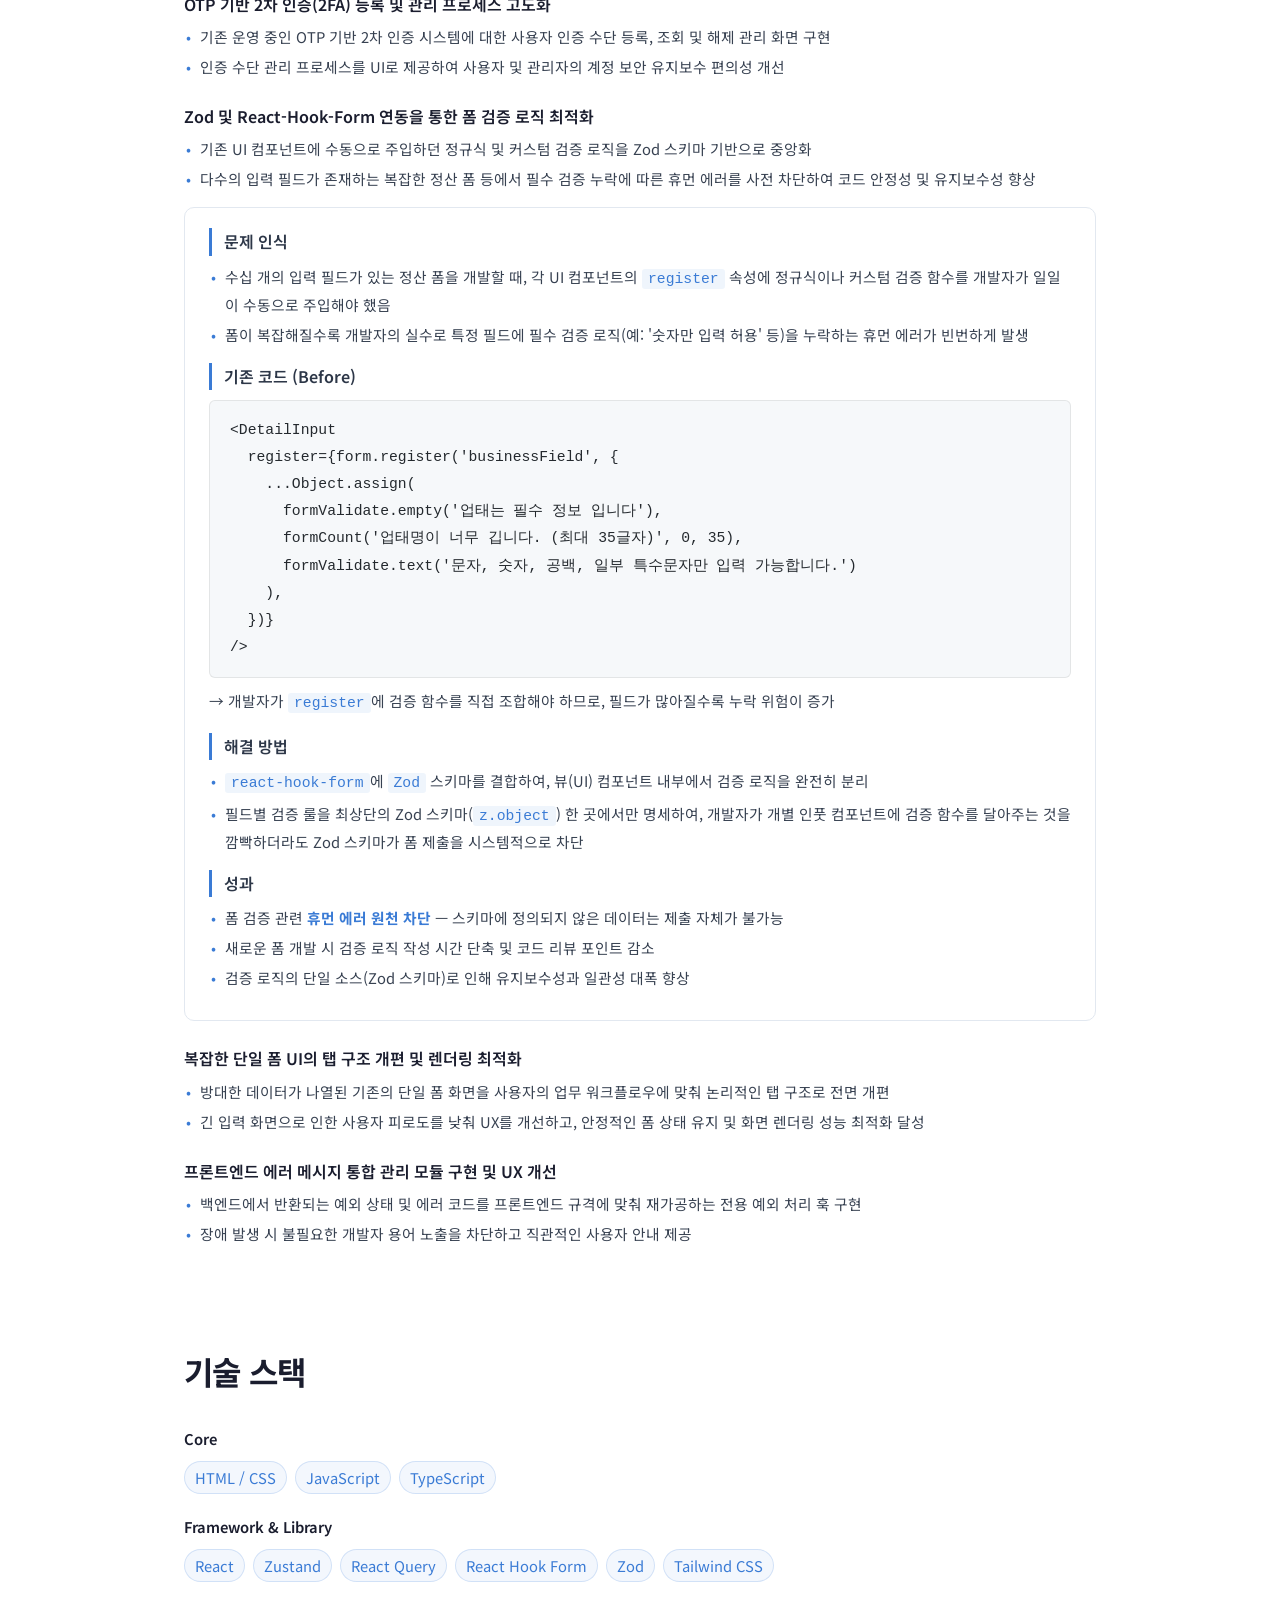
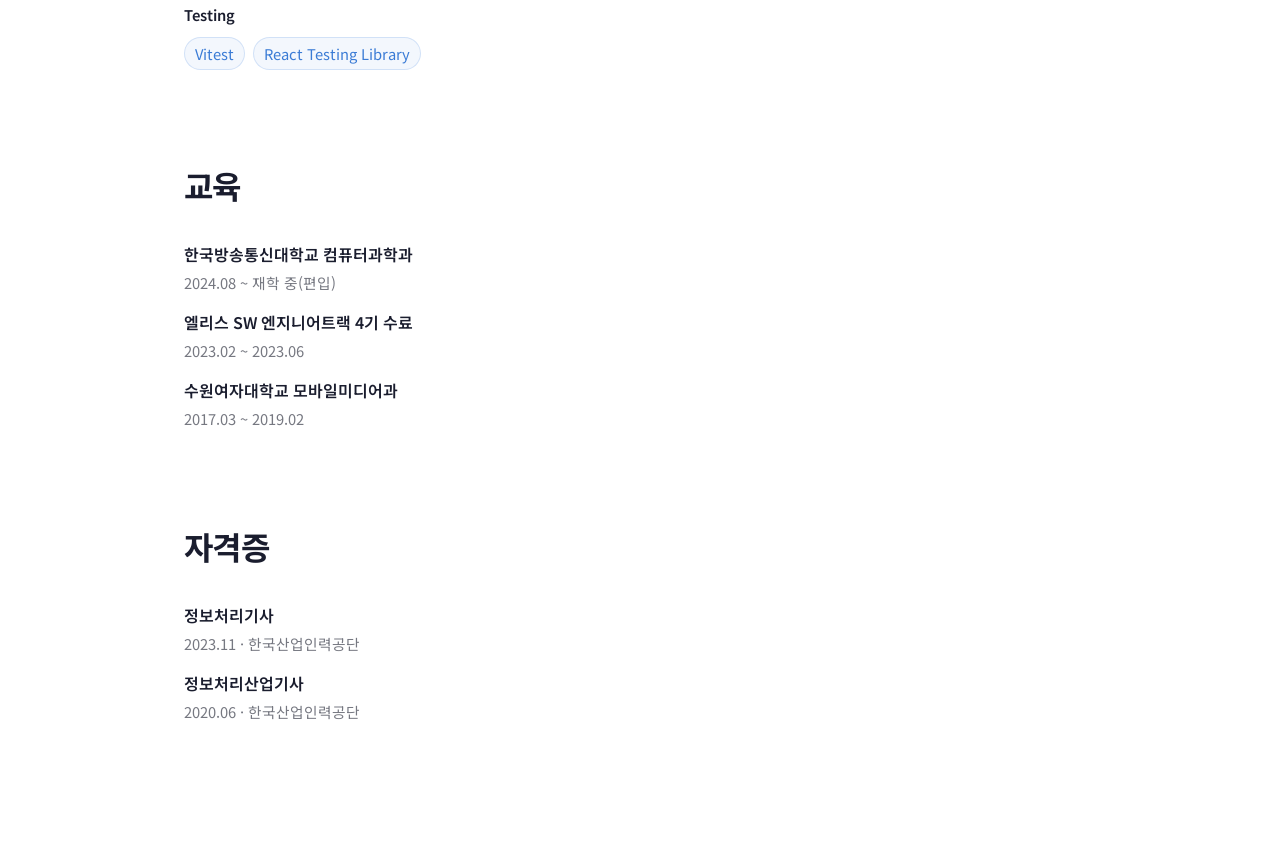
==== commit 8d9426ad: "fix: 포트폴리오 레이아웃으로 변경" ====
--- a/index.html
+++ b/index.html
@@ -4,27 +4,28 @@
 <head>
   <meta charset="UTF-8">
   <meta name="viewport" content="width=device-width, initial-scale=1.0">
-  <title>프론트엔드 개발자 김지은</title>
-  <meta name="description" content="프론트엔드 개발자 이력서 및 경력기술서">
+  <title>프론트엔드 개발자 김지은 포트폴리오</title>
+  <meta name="description" content="프론트엔드 개발자 김지은의 포트폴리오 - 안전한 구조를 만드는 개발자">
   <link rel="stylesheet" href="index.css">
 </head>
 
 <body>
   <div class="container">
+
+    <!-- ===== Hero ===== -->
     <section class="hero" id="hero">
       <h1 class="hero__name">김지은</h1>
       <p class="hero__role">Frontend Engineer</p>
+
       <p class="hero__desc">
-        <strong><span class="highlight">기능을 만드는 것에 그치지 않고, 기능이 안전하게 만들어지는 구조를 함께 고민합니다.</span></strong><br /><br />
-
-        개발 과정의 휴먼 에러를 줄이기 위해, 팀원들과 협업하여 검증 로직을 컴포넌트에서 분리하고 스키마 기반의 검증 체계를 함께 구축했습니다. <br />또한 Vitest와 Testing Library 기반의 테스트 환경을 팀에 도입하여 배포 전 버그를 조기에 검출하고, 리팩토링 안정성을 확보했습니다. <br /> 최근에는 팀의 개발 생산성을 높이기 위해 AI 코딩 에이전트의 커스텀 워크플로우를 함께 설계하며, 지속적으로 더 나은 개발 환경을 만들어가는 과정에 기여하고 있습니다.
-
+        <strong><span class="highlight">단순한 기능 구현에 그치지 않고, 시스템이 안전하게 유지되는 구조를 함께 고민합니다.</span></strong><br><br>
+        주어진 화면을 구현하는 것을 넘어 사용자의 예측 불가능한 행동과 서비스의 예외 상황을 사전에 방어하여 견고하고 안정적인 제품을 만드는 것을 지향합니다. 예상치 못한 에러가 발생하더라도 사용자에게는 항상 직관적이고 매끄러운 경험을 제공할 수 있도록 디테일한 예외 처리에 집중합니다.<br><br>
+        또한, 개별 기능의 완성도 못지않게 팀 동료들이 업무에 몰입할 수 있는 개발 환경을 조성하는 것을 중요하게 생각합니다. 소모적인 업무로 인한 팀의 피로도를 낮추고 더 가치 있는 개발에 집중할 수 있도록, 선제적으로 테스트 환경을 구축하고 자동화된 워크플로우를 도입하는 등 팀 전체의 프로세스를 개선하는 일에 앞장서고 있습니다.
       </p>
 
       <div class="hero__contacts">
         <span class="hero__contact-text"><a href="mailto:jisilver.kim@gmail.com">jisilver.kim@gmail.com</a></span>
         <span class="hero__contact-sep">|</span>
-
         <span class="hero__contact-text"><a href="tel:010-3724-9688">010-3724-9688</a></span>
         <span class="hero__contact-sep">|</span>
         <span class="hero__contact-text"><a href="https://github.com/ji-silver" target="_blank">GitHub</a></span>
@@ -33,316 +34,235 @@
       </div>
     </section>
 
-    <!-- 경력 & 프로젝트 -->
-    <section class="section" id="experience">
+    <!-- ===== 경력 ===== -->
+    <section class="section" id="career">
+      <div class="section__header">
+        <h2 class="section__title">경력</h2>
+      </div>
+      <div class="simple-item">
+        <div class="simple-item__title">(주)씨에이웨이브</div>
+        <div class="simple-item__sub">2024.03 ~ 재직 중 (2년 3개월) · 개발팀 주임<br>클라우드/B2B 업무 솔루션 프론트엔드 개발</div>
+      </div>
+    </section>
+
+
+    <!-- ===== 프로젝트 ===== -->
+    <section class="section" id="projects">
       <div class="section__header">
         <h2 class="section__title">프로젝트</h2>
       </div>
 
-      <div class="experience-block">
-        <!-- 좌측: 회사 정보 -->
-        <div class="experience-block__company">
-          <div class="experience-block__company-name">(주)씨에이웨이브</div>
-          <div class="experience-block__role">개발팀 · 주임</div>
-          <div class="experience-block__period-wrap">2024.03 ~ 재직 중 (2년 3개월)</div>
-          <div class="experience-block__desc">클라우드/B2B 업무 솔루션<br>프론트엔드 개발</div>
-        </div>
-
-        <!-- 우측: 프로젝트 목록 -->
-        <div class="experience-block__projects">
-
-          <div class="details-section">
-            <h3 class="details-section__title">제조 AI 데이터 통합·중계 플랫폼</h3>
-            <p class="details-section__body">제조 데이터를 수집·연계·관리하고, 데이터 탐색 및 검증 기능을 제공하는 데이터 허브 플랫폼 프로젝트</p>
-            <p class="details-section__meta">2025.05 ~ 2026.03 | 자체 플랫폼 R&D</p>
-
-            <div class="details-section__group">
-              <h4 class="details-section__group-title">권한 기반 라우팅 및 접근 제어 시스템 구축</h4>
-              <ul class="details-section__list">
-                <li>사용자 역할에 따라 관리자 메뉴의 노출 여부를 동적으로 렌더링하고, `/admin` 하위의 라우트에 대한 접근을 제어하는 프라이빗 라우팅 로직 구현</li>
-              </ul>
+
+      <!-- ────── 프로젝트 1: 제조 AI 데이터 통합·중계 플랫폼 ────── -->
+      <article class="project">
+        <div class="project__header">
+          <h3 class="project__title">제조 AI 데이터 통합·중계 플랫폼</h3>
+          <p class="project__meta">2025.05 ~ 2026.03 | ㈜씨에이웨이브</p>
+          <p class="project__body">
+            제조 데이터를 수집·연계 및 관리하고 데이터 탐색 및 검증 기능을 제공하는 데이터 허브 플랫폼 프로젝트
+          </p>
+        </div>
+
+        <div class="project__feature">
+          <h4 class="project__feature-title">다중 포맷 데이터 미리보기 컴포넌트 개발</h4>
+          <ul class="project__list">
+            <li>CSV, JSON, 이미지, 영상 등 5종 이상의 데이터 포맷을 지원하는 자체 브라우저 렌더링 컴포넌트 개발</li>
+            <li>데이터 확인을 위해 다운로드 할 필요없이 플랫폼 내부에서 즉각적인 데이터 탐색이 가능하도록 UX 개선</li>
+          </ul>
+        </div>
+
+        <div class="project__feature">
+          <h4 class="project__feature-title">SSE 기반 실시간 로그 스트리밍 뷰어 개발</h4>
+          <ul class="project__list">
+            <li>분석 서버와의 단방향 통신에 SSE 프로토콜을 적용하여 실시간 로그 모니터링 기능 구축</li>
+            <li>네트워크 단절에 대비한 자동 재연결 로직을 구현하여 로그 유실 방지 및 모니터링 안정성 확보</li>
+          </ul>
+        </div>
+
+        <div class="project__feature">
+          <h4 class="project__feature-title">테스트 환경 세팅 및 AI 기반 개발 워크플로우 구축</h4>
+          <ul class="project__list">
+            <li>Vitest 및 React Testing Library을 활용하여 주요 UI 컴포넌트 및 핵심 비즈니스 로직에 대한 Unit Test 작성 수행</li>
+            <li>팀 전체 430여 개 규모의 테스트 케이스 기반을 구축하는 데 기여</li>
+            <li>AI 에이전트용 커스텀 스킬을 설계하여 컴포넌트 및 테스트 코드 작성을 규격화하고, 반복적인 초기 개발 소요 시간 단축</li>
+          </ul>
+
+          <div class="problem-solving">
+            <h5 class="problem-solving__label">문제 인식</h5>
+            <ul class="project__list">
+              <li>기존에는 Cypress 기반의 E2E 테스트를 활용하고 있었으나, 개발 과정에서 구조적인 무거움이 체감됨</li>
+              <li>"이 함수가 제대로 동작하는가?", "이 컴포넌트가 올바르게 렌더링되는가?"를 빠르게 확인하는 용도로는 Cypress가 과도한 도구라고 판단</li>
+            </ul>
+
+            <h5 class="problem-solving__label">해결 과정</h5>
+            <div class="problem-solving__comparison">
+              <table class="comparison-table">
+                <thead>
+                  <tr>
+                    <th style="width: 25%;">비교 항목</th>
+                    <th>Jest</th>
+                    <th>Vitest (선택)</th>
+                  </tr>
+                </thead>
+                <tbody>
+                  <tr>
+                    <td><strong>Vite 통합</strong></td>
+                    <td>babel-jest 변환 필요, 별도 설정 복잡</td>
+                    <td>Vite 설정 그대로 공유 (<code>vite.config.ts</code>에 <code>test</code> 블록 추가)</td>
+                  </tr>
+                  <tr>
+                    <td><strong>실행 속도</strong></td>
+                    <td>상대적으로 느림</td>
+                    <td>ESM 네이티브 지원으로 빠름</td>
+                  </tr>
+                  <tr>
+                    <td><strong>HMR 연동</strong></td>
+                    <td>별도 구성 필요</td>
+                    <td><code>vitest --watch</code>로 변경 파일만 즉시 재실행</td>
+                  </tr>
+                  <tr>
+                    <td><strong>호환성</strong></td>
+                    <td>jest-dom, RTL 완전 호환</td>
+                    <td>jest-dom, RTL <strong>동일하게 호환</strong> (<code>@testing-library/jest-dom</code>)</td>
+                  </tr>
+                </tbody>
+              </table>
+              <p class="problem-solving__note">
+                이미 Vite 기반 프로젝트였기 때문에, 별도의 번들러 설정 없이 <code>vite.config.ts</code>에 <code>test</code> 블록만 추가하면 되는 <strong>Vitest가 도입 비용이 가장 낮았습니다.</strong>
+              </p>
             </div>
 
-            <div class="details-section__group">
-              <h4 class="details-section__group-title">다중 포맷 데이터 미리보기 뷰어 개발</h4>
-              <ul class="details-section__list">
-                <li>연계된 다양한 형식의 데이터(JSON, CSV, 이미지 등)를 별도 다운로드 없이 브라우저에서 즉시 확인할 수 있는 통합 미리보기 뷰어 UI 개발</li>
-                <li>대규모 데이터를 효율적으로 렌더링하여 실무자의 데이터 탐색 및 검증 편의성을 대폭 개선</li>
-              </ul>
-            </div>
-
-            <div class="details-section__group">
-              <h4 class="details-section__group-title">SSE(Server-Sent Events) 기반 실시간 로그 스트리밍 구현</h4>
-              <ul class="details-section__list">
-                <li>웹소켓보다 가볍고 단방향 통신에 적합한 SSE를 활용하여 분석 서버의 실시간 로그 스트리밍 기능 개발</li>
-                <li>스트리밍 중 토큰 만료 발생 시 즉각적으로 재발급 로직을 태워 스트림을 재연결하도록 구현하여 끊김 없는 사용자 경험 제공</li>
-                <li>AbortController를 활용하여 컴포넌트 언마운트 또는 다른 서버로 전환 시 기존 스트림 연결을 안전하게 해제하여 <span class="highlight">메모리 누수 원천 차단</span></li>
-              </ul>
-            </div>
-
-
-            <div class="details-section__group">
-              <h4 class="details-section__group-title" data-modal="project-1" onclick="openModal(this)"
-                style="cursor: pointer; text-decoration: underline; text-underline-offset: 3px;">프론트엔드 테스트 환경 구축</h4>
-              <ul class="details-section__list">
-                <li>Vitest와 React Testing Library를 도입하여 공통 로직 및 핵심 UI 컴포넌트에 대한 단위·컴포넌트 테스트 환경 구성</li>
-                <li>총 430여 개의 테스트 케이스를 작성하고, 핵심 비즈니스 로직 기준 <span class="highlight">테스트 커버리지 80% 이상</span>을 달성하여 리팩토링 안정성 확보</li>
-              </ul>
-            </div>
-
-            <div class="details-section__group">
-              <h4 class="details-section__group-title">프롬프트 엔지니어링 기반 AI 에이전트 개발 워크플로우 구축</h4>
-              <ul class="details-section__list">
-                <li>AI 코딩 어시스턴트 환경에서 동작하는 커스텀 스킬(skill.md)들을 직접 정의하여, <span class="highlight">'코드 작성 ➔ 코드 리뷰 ➔ 테스트 코드
-                    자동 작성'</span>으로 이어지는
-                  지능형 워크플로우 설계</li>
-                <li>AI가 프로젝트의 구조와 컨벤션을 이해하고 피드백 및 테스트 코드를 생성하도록 프롬프트를 고도화하여 팀의 개발 생산성 대폭 향상</li>
-              </ul>
-            </div>
+            <h5 class="problem-solving__label">성과</h5>
+            <table class="comparison-table">
+              <thead>
+                <tr>
+                  <th>지표</th>
+                  <th>수치</th>
+                </tr>
+              </thead>
+              <tbody>
+                <tr>
+                  <td>테스트 파일 수</td>
+                  <td><strong>70개</strong></td>
+                </tr>
+                <tr>
+                  <td>테스트 대상 유형</td>
+                  <td>유틸 함수, Zod 스키마, Zustand 스토어, 커스텀 훅, UI 컴포넌트</td>
+                </tr>
+                <tr>
+                  <td>테스트 실행 시간</td>
+                  <td>전체 약 <strong>2~3초</strong> (Vitest 병렬 실행)</td>
+                </tr>
+                <tr>
+                  <td>커버 영역</td>
+                  <td>공통 컴포넌트, 폼 검증, 트리 조작, 테이블 서비스, 인증 등</td>
+                </tr>
+              </tbody>
+            </table>
+            <p class="problem-solving__note">
+              테스트 자동화 도입으로 버그를 배포 전에 조기 검출하게 되었으며, 디버깅 시간도 체감할 수 있을 만큼 줄었습니다.
+            </p>
           </div>
-
-          <hr class="project-divider" />
-
-          <div class="details-section">
-            <h3 class="details-section__title">클라우드 기반 원격접속·감사 솔루션 프론트엔드 기능 개선</h3>
-            <p class="details-section__meta">2025.03 ~ 2025.04 | 기아자동차 KCVG 시스템</p>
-            <p class="details-section__body">클라우드 기반 원격접속·감사 솔루션의 운영 중 발생한 결함을 수정해 화면 안정성 개선</p>
-            <ul class="details-section__list">
-              <li>사용자 대시보드, 원격접속 신청, 장비/커넥트 설정 등 주요 화면의 입력 검증 및 예외 처리 로직 보강</li>
-              <li>파일 첨부 기능의 업로드·삭제·개수 제한 등 엣지 케이스 대응 로직 구현</li>
-              <li>2차 인증·세션 만료·비밀번호 만료 등 인증 플로우 UI 안정화</li>
+        </div>
+
+        <div class="project__feature">
+          <h4 class="project__feature-title">사용자 권한 기반 화면 렌더링 제어</h4>
+          <ul class="project__list">
+            <li>전역으로 관리되는 사용자 역할 상태를 활용하여 관리자 화면 내 세부 컴포넌트 렌더링 분기 로직 구현</li>
+            <li>권한 등급에 따라 접근 가능한 뷰와 기능을 제한적으로 제공하여, 인가되지 않은 사용자의 민감한 제어 기능 접근을 차단하고 운영 안정성 제고</li>
+          </ul>
+        </div>
+      </article>
+
+      <hr class="project-divider" />
+
+
+      <!-- ────── 프로젝트 2: 원격접속·감사 솔루션 ────── -->
+      <article class="project">
+        <div class="project__header">
+          <h3 class="project__title">클라우드 기반 원격접속·감사 솔루션 프론트엔드 기능 개선</h3>
+          <p class="project__meta">2025.03 ~ 2025.04 | ㈜씨에이웨이브</p>
+          <p class="project__body">
+            클라우드 기반 원격접속·감사 솔루션의 운영 중 발생한 결함을 수정해 화면 안정성 개선
+          </p>
+        </div>
+
+        <div class="project__feature">
+          <ul class="project__list">
+            <li>사용자 대시보드, 원격접속 신청, 장비/커넥트 설정 등 주요 화면의 입력 검증 및 예외 처리 로직 보강</li>
+            <li>파일 첨부 기능의 업로드·삭제·개수 제한 등 엣지 케이스 대응 로직 구현</li>
+            <li>2차 인증·세션 만료·비밀번호 만료 등 인증 플로우 UI 안정화</li>
+          </ul>
+        </div>
+      </article>
+
+      <hr class="project-divider" />
+
+
+      <!-- ────── 프로젝트 3: 병리 데이터 안심분석구역 ────── -->
+      <article class="project">
+        <div class="project__header">
+          <h3 class="project__title">클라우드 기반 병리 데이터 안심분석구역 솔루션 기능 개선</h3>
+          <p class="project__meta">2024.06 ~ 2024.10 | ㈜씨에이웨이브</p>
+          <p class="project__body">
+            연구자가 병리 데이터를 분석하고, 결과 반출 및 비용 정산을 수행할 수 있도록 지원하는 안심분석구역 솔루션 프로젝트 기능 확장 및 개선
+          </p>
+        </div>
+
+        <div class="project__feature">
+          <ul class="project__list">
+            <li>세금계산서 정산 관련 목록, 상세, 발행 요청, 상태 조회, 과금 조회 및 API 연동</li>
+            <li>복잡한 데이터 활용 및 반출 신청 프로세스를 직관적인 UI로 개편하여 사용자 편의성 증대</li>
+            <li>클라우드 자원 및 신청 현황 데이터를 한눈에 파악할 수 있는 통합 대시보드 UI를 구축하여 운영 가시성 확보</li>
+          </ul>
+        </div>
+      </article>
+
+      <hr class="project-divider" />
+
+
+      <!-- ────── 프로젝트 4: 클라우드 빌링 솔루션 ────── -->
+      <article class="project">
+        <div class="project__header">
+          <h3 class="project__title">클라우드 빌링 솔루션 기능 개선 및 운영</h3>
+          <p class="project__meta">2024.03 ~ 현재 | ㈜씨에이웨이브</p>
+          <p class="project__body">
+            기존 클라우드 빌링 솔루션의 운영 안정성과 사용자 편의성 개선 및 백오피스 기능 개발
+          </p>
+        </div>
+
+        <div class="project__feature">
+          <h4 class="project__feature-title">RBAC 기반 관리자 어드민 페이지 신규 구축</h4>
+          <ul class="project__list">
+            <li>관리자 역할에 따라 접근 가능한 권한과 자원을 분리하여 할당할 수 있는 계층형 권한 관리 시스템의 프론트엔드 화면 구현</li>
+            <li>라우터 및 UI 컴포넌 레벨에서 렌더링을 동적으로 제어하여 시스템 보안성을 강화하고 관리자 계정 운영의 효율성 증대</li>
+          </ul>
+        </div>
+
+        <div class="project__feature">
+          <h4 class="project__feature-title">OTP 기반 2차 인증(2FA) 등록 및 관리 프로세스 고도화</h4>
+          <ul class="project__list">
+            <li>기존 운영 중인 OTP 기반 2차 인증 시스템에 대한 사용자 인증 수단 등록, 조회 및 해제 관리 화면 구현</li>
+            <li>인증 수단 관리 프로세스를 UI로 제공하여 사용자 및 관리자의 계정 보안 유지보수 편의성 개선</li>
+          </ul>
+        </div>
+
+        <div class="project__feature">
+          <h4 class="project__feature-title">Zod 및 React-Hook-Form 연동을 통한 폼 검증 로직 최적화</h4>
+          <ul class="project__list">
+            <li>기존 UI 컴포넌트에 수동으로 주입하던 정규식 및 커스텀 검증 로직을 Zod 스키마 기반으로 중앙화</li>
+            <li>다수의 입력 필드가 존재하는 복잡한 정산 폼 등에서 필수 검증 누락에 따른 휴먼 에러를 사전 차단하여 코드 안정성 및 유지보수성 향상</li>
+          </ul>
+
+          <div class="problem-solving">
+            <h5 class="problem-solving__label">문제 인식</h5>
+            <ul class="project__list">
+              <li>수십 개의 입력 필드가 있는 정산 폼을 개발할 때, 각 UI 컴포넌트의 <code>register</code> 속성에 정규식이나 커스텀 검증 함수를 개발자가 일일이 수동으로 주입해야 했음</li>
+              <li>폼이 복잡해질수록 개발자의 실수로 특정 필드에 필수 검증 로직(예: '숫자만 입력 허용' 등)을 누락하는 휴먼 에러가 빈번하게 발생</li>
             </ul>
-          </div>
-
-          <hr class="project-divider" />
-
-          <div class="details-section">
-            <h3 class="details-section__title">클라우드 기반 병리 데이터 안심분석구역 솔루션 기능 개선</h3>
-            <p class="details-section__meta">2024.06 ~ 2024.10 | 한양대학교병원, 서울성모병원</p>
-            <p class="details-section__body">연구자가 병리 데이터를 분석하고, 결과 반출 및 비용 정산을 수행할 수 있도록 지원하는 안심분석구역 솔루션 프로젝트 기능 확장·개선
-            </p>
-            <ul class="details-section__list">
-              <li>세금계산서 정산 관련 목록, 상세, 발행 요청, 상태 조회, 과금 조회 및 API 연동</li>
-              <li>데이터 활용 신청 및 연구 결과 반출 신청 프로세스 화면 개선</li>
-              <li>클라우드 자원 분석, 데이터 활용/반출 신청 현황을 확인할 수 있는 대시보드 UI 구성</li>
-            </ul>
-          </div>
-
-          <hr class="project-divider" />
-
-          <div class="details-section">
-            <h3 class="details-section__title">클라우드 빌링 솔루션 기능 개선 및 운영</h3>
-            <p class="details-section__body">기존 클라우드 빌링 솔루션의 운영 안정성과 사용자 편의성 개선을 위한 프로젝트</p>
-
-            <p class="details-section__meta">2024.03 ~ 현재 | ㈜씨에이웨이브, ㈜아이티아이즈</p>
-            <div class="details-section__group">
-              <h4 class="details-section__group-title">RBAC 기반 어드민 신규 구축</h4>
-              <ul class="details-section__list">
-                <li>권한, 자원, 역할을 동적으로 관리할 수 있는 관리자 페이지 신규 구축</li>
-              </ul>
-            </div>
-
-            <div class="details-section__group">
-              <h4 class="details-section__group-title">2차 인증(2FA) 보안 고도화</h4>
-              <ul class="details-section__list">
-                <li>2차 인증(2FA) 시스템의 편의성을 개선하고, 인증 수단 등록 및 해제 관리 기능 구현</li>
-              </ul>
-            </div>
-
-            <div class="details-section__group">
-              <h4 class="details-section__group-title" data-modal="project-4" onclick="openModal(this)"
-                style="cursor: pointer; text-decoration: underline; text-underline-offset: 3px;">Zod 도입을 통한 폼 검증 로직 최적화
-              </h4>
-              <ul class="details-section__list">
-                <li>기존 React Hook Form 환경에 Zod를 결합하여, 뷰(UI) 컴포넌트에 파편화되어 있던 유효성 검사 로직을 <span class="highlight">스키마 레벨로 분리</span></li>
-                <li>날짜 교차 검증, 비율 유효성 등 복잡한 비즈니스 규칙을 Zod 스키마로 명세하여, 개발자 휴먼 에러를 방지하고 코드 유지보수성을 대폭 향상</li>
-              </ul>
-            </div>
-
-            <div class="details-section__group">
-              <h4 class="details-section__group-title">업무 워크플로우를 고려한 탭 구조 개편 및 상태 최적화</h4>
-              <ul class="details-section__list">
-                <li>복잡한 단일 페이지 구조를 사용자의 업무 시나리오에 맞춘 탭 기반 UI로 전면 리팩토링</li>
-                <li>탭 전환 시 입력 데이터가 초기화되지 않도록 상태를 유지시켜 실무자의 업무 효율성 개선</li>
-              </ul>
-            </div>
-
-
-            <div class="details-section__group">
-              <h4 class="details-section__group-title">전역 에러 핸들링 시스템 구축</h4>
-              <ul class="details-section__list">
-                <li>Axios Interceptor를 연동하여 백엔드의 비즈니스 에러 코드를 프론트엔드에서 공통으로 캐치하고, 알림(Toast)으로 처리하는 <span class="highlight">중앙 집중식 에러
-                  핸들링</span> 로직 구현</li>
-              </ul>
-            </div>
-
-          </div>
-
-        </div>
-      </div>
-
-    </section>
-
-
-    <!-- 기술 스택 -->
-    <section class="section" id="skills">
-      <div class="section__header">
-        <h2 class="section__title">기술 스택</h2>
-      </div>
-      <div class="stack-group__tags">
-        <span class="stack-tag">HTML / CSS</span>
-        <span class="stack-tag">JavaScript</span>
-        <span class="stack-tag">TypeScript</span>
-        <span class="stack-tag">React</span>
-        <span class="stack-tag">Tailwind CSS</span>
-        <span class="stack-tag">Zustand</span>
-        <span class="stack-tag">React Query</span>
-        <span class="stack-tag">React Hook Form</span>
-        <span class="stack-tag">Zod</span>
-        <span class="stack-tag">Vitest</span>
-        <span class="stack-tag">React Testing Library</span>
-      </div>
-    </section>
-
-
-    <!-- 교육 -->
-    <section class="section" id="education">
-      <div class="section__header">
-        <h2 class="section__title">교육</h2>
-      </div>
-      <div class="simple-item">
-        <div class="simple-item__title">한국방송통신대학교 컴퓨터과학과</div>
-        <div class="simple-item__sub">2024.08 ~ 재학 중(편입)</div>
-      </div>
-      <div class="simple-item">
-        <div class="simple-item__title">엘리스 SW 엔지니어트랙 4기 수료</div>
-        <div class="simple-item__sub">2023.02 ~ 2023.06</div>
-      </div>
-      <div class="simple-item">
-        <div class="simple-item__title">수원여자대학교 모바일미디어과</div>
-        <div class="simple-item__sub">2017.03 ~ 2019.02</div>
-      </div>
-    </section>
-
-    <!-- 자격증 -->
-    <section class="section" id="certificates">
-      <div class="section__header">
-        <h2 class="section__title">자격증</h2>
-      </div>
-      <div class="simple-item">
-        <div class="simple-item__title">정보처리기사</div>
-        <div class="simple-item__sub">2023.11 · 한국산업인력공단</div>
-      </div>
-      <div class="simple-item">
-        <div class="simple-item__title">정보처리산업기사</div>
-        <div class="simple-item__sub">2020.06 · 한국산업인력공단</div>
-      </div>
-    </section>
-
-
-
-  </div>
-
-  <!-- 모달 -->
-  <div class="modal-overlay" id="modalOverlay" onclick="closeModal()">
-    <div class="modal" onclick="event.stopPropagation()">
-      <button class="modal__close" onclick="closeModal()">&times;</button>
-      <div class="modal__content" id="modalContent"></div>
-    </div>
-  </div>
-
-  <template id="project-1">
-    <h2>프론트엔드 테스트 자동화 도입</h2>
-    <h5 class="modal__label">원인 분석: <strong>단위 테스트 필요성</strong></h5>
-    <ul class="details-section__list">
-      <li>테스트는 Cypress 기반의 E2E 테스트를 사용하기로 했습니다. 하지만 개발 과정에서 Cypress의 구조적인 무거움이 체감되었습니다.</li>
-      <li>Cypress는 사용자 시나리오 전체를 검증하는 데는 적합하지만, 개발 중에 "이 함수가 제대로 동작하는가?", "이 컴포넌트가 올바르게 렌더링되는가?"를 빠르게 확인하는 용도로는 과도한 도구로
-        판단하였습니다.</li>
-    </ul>
-
-    <h5 class="modal__label">해결 방법: <strong>테스트 전략 설계 및 도입</strong></h5>
-    <table class="modal__table">
-      <thead>
-        <tr>
-          <th style="width: 25%;">비교 항목</th>
-          <th>Jest</th>
-          <th>Vitest (선택)</th>
-        </tr>
-      </thead>
-      <tbody>
-        <tr>
-          <td><strong>Vite 통합</strong></td>
-          <td>babel-jest 변환 필요, 별도 설정 복잡</td>
-          <td>Vite 설정 그대로 공유 (<code>vite.config.ts</code>에 <code>test</code> 블록 추가)</td>
-        </tr>
-        <tr>
-          <td><strong>실행 속도</strong></td>
-          <td>상대적으로 느림</td>
-          <td>ESM 네이티브 지원으로 빠름</td>
-        </tr>
-        <tr>
-          <td><strong>HMR 연동</strong></td>
-          <td>별도 구성 필요</td>
-          <td><code>vitest --watch</code>로 변경 파일만 즉시 재실행</td>
-        </tr>
-        <tr>
-          <td><strong>호환성</strong></td>
-          <td>jest-dom, RTL 완전 호환</td>
-          <td>jest-dom, RTL <strong>동일하게 호환</strong> (<code>@testing-library/jest-dom</code>)</td>
-        </tr>
-      </tbody>
-    </table>
-    <p class="details-section__body" style="font-size: 0.85rem;">
-      참고로 이미 Vite 기반 프로젝트였기 때문에, 별도의 번들러 설정 없이 <code>vite.config.ts</code>에 <code>test</code> 블록만 추가하면 되는
-      <strong>Vitest가 도입 비용이 가장 낮았습니다.</strong>
-    </p>
-
-    <h5 class="modal__label">결과</h5>
-    <table class="modal__table">
-      <thead>
-        <tr>
-          <th>지표</th>
-          <th>수치</th>
-        </tr>
-      </thead>
-      <tbody>
-        <tr>
-          <td>테스트 파일 수</td>
-          <td><strong>70개</strong></td>
-        </tr>
-        <tr>
-          <td>테스트 대상 유형</td>
-          <td>유틸 함수, Zod 스키마, Zustand 스토어, 커스텀 훅, UI 컴포넌트</td>
-        </tr>
-        <tr>
-          <td>테스트 실행 시간</td>
-          <td>전체 약 <strong>2~3초</strong> (Vitest 병렬 실행)</td>
-        </tr>
-        <tr>
-          <td>커버 영역</td>
-          <td>공통 컴포넌트, 폼 검증, 트리 조작, 테이블 서비스, 인증 등</td>
-        </tr>
-      </tbody>
-    </table>
-    <p class="details-section__body" style="font-size: 0.85rem;">
-      테스트 자동화 도입으로 버그를 배포 전에 잡게 되었으며 디버깅 시간도 줄었다고 체감하고 있습니다.
-    </p>
-
-  </template>
-
-  <template id="project-4">
-    <h2>Zod 도입을 통한 유효성 검사 코드 개선 및 폼 버그 해결</h2>
-
-
-    <h5 class="modal__label">원인 분석: <strong>복잡한 검증 로직과 개발자 휴먼 에러 발생</strong></h5>
-    <ul class="details-section__list">
-      <li>기존에는 수십 개의 입력 필드가 있는 정산 폼을 개발할 때, 각 UI 컴포넌트의 <code>register</code> 속성에 정규식이나 커스텀 검증 함수를 개발자가 일일이 수동으로 주입해야
-        했습니다.
-      </li>
-      <li>폼이 복잡해질수록 개발자의 실수로 특정 필드에 필수 검증 로직(예: '숫자만 입력 허용' 등)을 누락하는 휴먼 에러가 빈번하게 발생했습니다.</li>
-    </ul>
-
-    <pre class="modal__code"><code>&lt;DetailInput
+
+            <h5 class="problem-solving__label">기존 코드 (Before)</h5>
+            <pre class="code-block"><code>&lt;DetailInput
   register={form.register('businessField', {
     ...Object.assign(
       formValidate.empty('업태는 필수 정보 입니다'),
@@ -351,14 +271,114 @@
     ),
   })}
 /&gt;</code></pre>
-
-    <h5 class="modal__label">해결 방법: <strong>Zod 도입 후 검증 로직 분리</strong></h5>
-    <ul class="details-section__list">
-      <li><code>react-hook-form</code>에 <code>Zod</code> 스키마를 결합하여, 뷰(UI) 컴포넌트 내부에서 검증 로직을 완전히 분리</li>
-      <li>필드별 검증 룰을 최상단의 Zod 스키마(<code>z.object</code>) 한 곳에서만 명세. 개발자가 개별 인풋 컴포넌트에 검증 함수를 달아주는 것을 깜빡하더라도, Zod 스키마가 폼
-        제출을 시스템적으로 차단</li>
-    </ul>
-  </template>
+            <p class="problem-solving__note">
+              → 개발자가 <code>register</code>에 검증 함수를 직접 조합해야 하므로, 필드가 많아질수록 누락 위험이 증가
+            </p>
+
+            <h5 class="problem-solving__label">해결 방법</h5>
+            <ul class="project__list">
+              <li><code>react-hook-form</code>에 <code>Zod</code> 스키마를 결합하여, 뷰(UI) 컴포넌트 내부에서 검증 로직을 완전히 분리</li>
+              <li>필드별 검증 룰을 최상단의 Zod 스키마(<code>z.object</code>) 한 곳에서만 명세하여, 개발자가 개별 인풋 컴포넌트에 검증 함수를 달아주는 것을 깜빡하더라도 Zod 스키마가 폼 제출을 시스템적으로 차단</li>
+            </ul>
+
+            <h5 class="problem-solving__label">성과</h5>
+            <ul class="project__list">
+              <li>폼 검증 관련 <span class="highlight">휴먼 에러 원천 차단</span> — 스키마에 정의되지 않은 데이터는 제출 자체가 불가능</li>
+              <li>새로운 폼 개발 시 검증 로직 작성 시간 단축 및 코드 리뷰 포인트 감소</li>
+              <li>검증 로직의 단일 소스(Zod 스키마)로 인해 유지보수성과 일관성 대폭 향상</li>
+            </ul>
+          </div>
+        </div>
+
+        <div class="project__feature">
+          <h4 class="project__feature-title">복잡한 단일 폼 UI의 탭 구조 개편 및 렌더링 최적화</h4>
+          <ul class="project__list">
+            <li>방대한 데이터가 나열된 기존의 단일 폼 화면을 사용자의 업무 워크플로우에 맞춰 논리적인 탭 구조로 전면 개편</li>
+            <li>긴 입력 화면으로 인한 사용자 피로도를 낮춰 UX를 개선하고, 안정적인 폼 상태 유지 및 화면 렌더링 성능 최적화 달성</li>
+          </ul>
+        </div>
+
+        <div class="project__feature">
+          <h4 class="project__feature-title">프론트엔드 에러 메시지 통합 관리 모듈 구현 및 UX 개선</h4>
+          <ul class="project__list">
+            <li>백엔드에서 반환되는 예외 상태 및 에러 코드를 프론트엔드 규격에 맞춰 재가공하는 전용 예외 처리 훅 구현</li>
+            <li>장애 발생 시 불필요한 개발자 용어 노출을 차단하고 직관적인 사용자 안내 제공</li>
+          </ul>
+        </div>
+
+      </article>
+    </section>
+
+
+    <!-- ===== 기술 스택 ===== -->
+    <section class="section" id="skills">
+      <div class="section__header">
+        <h2 class="section__title">기술 스택</h2>
+      </div>
+      <div class="skill-category">
+        <h3 class="skill-category__label">Core</h3>
+        <div class="stack-group__tags">
+          <span class="stack-tag">HTML / CSS</span>
+          <span class="stack-tag">JavaScript</span>
+          <span class="stack-tag">TypeScript</span>
+        </div>
+      </div>
+      <div class="skill-category">
+        <h3 class="skill-category__label">Framework & Library</h3>
+        <div class="stack-group__tags">
+          <span class="stack-tag">React</span>
+          <span class="stack-tag">Zustand</span>
+          <span class="stack-tag">React Query</span>
+          <span class="stack-tag">React Hook Form</span>
+          <span class="stack-tag">Zod</span>
+          <span class="stack-tag">Tailwind CSS</span>
+        </div>
+      </div>
+      <div class="skill-category">
+        <h3 class="skill-category__label">Testing</h3>
+        <div class="stack-group__tags">
+          <span class="stack-tag">Vitest</span>
+          <span class="stack-tag">React Testing Library</span>
+        </div>
+      </div>
+    </section>
+
+
+    <!-- ===== 교육 ===== -->
+    <section class="section" id="education">
+      <div class="section__header">
+        <h2 class="section__title">교육</h2>
+      </div>
+      <div class="simple-item">
+        <div class="simple-item__title">한국방송통신대학교 컴퓨터과학과</div>
+        <div class="simple-item__sub">2024.08 ~ 재학 중(편입)</div>
+      </div>
+      <div class="simple-item">
+        <div class="simple-item__title">엘리스 SW 엔지니어트랙 4기 수료</div>
+        <div class="simple-item__sub">2023.02 ~ 2023.06</div>
+      </div>
+      <div class="simple-item">
+        <div class="simple-item__title">수원여자대학교 모바일미디어과</div>
+        <div class="simple-item__sub">2017.03 ~ 2019.02</div>
+      </div>
+    </section>
+
+    <!-- ===== 자격증 ===== -->
+    <section class="section" id="certificates">
+      <div class="section__header">
+        <h2 class="section__title">자격증</h2>
+      </div>
+      <div class="simple-item">
+        <div class="simple-item__title">정보처리기사</div>
+        <div class="simple-item__sub">2023.11 · 한국산업인력공단</div>
+      </div>
+      <div class="simple-item">
+        <div class="simple-item__title">정보처리산업기사</div>
+        <div class="simple-item__sub">2020.06 · 한국산업인력공단</div>
+      </div>
+    </section>
+
+  </div>
 
   <!-- 인쇄 버튼 -->
   <button class="print-btn" onclick="window.print()" title="PDF로 저장">Print</button>
--- a/index.css
+++ b/index.css
@@ -1,7 +1,7 @@
 /* ===== Google Fonts ===== */
 @import url('https://fonts.googleapis.com/css2?family=Noto+Sans+KR:wght@300;400;500;600;700;800&family=Inter:wght@300;400;500;600;700;800&display=swap');
 
-/* ===== CSS Variables (라이트 모드) ===== */
+/* ===== CSS Variables ===== */
 :root {
   --color-bg: #ffffff;
   --color-bg-secondary: #f8f9fb;
@@ -23,6 +23,10 @@
   --color-tag-text: #3a7bd5;
   --color-tag-border: rgba(58, 123, 213, 0.18);
 
+  --color-problem-bg: #f8fafb;
+  --color-problem-border: #e2e8f0;
+  --color-problem-label: #2d3748;
+
   --font-sans: 'Noto Sans KR', 'Inter', -apple-system, BlinkMacSystemFont, sans-serif;
 
   --shadow-sm: 0 1px 3px rgba(0, 0, 0, 0.06);
@@ -67,15 +71,15 @@
   transition: color var(--transition-fast);
 }
 
+a:hover {
+  color: var(--color-accent-light);
+}
+
 .highlight {
   color: var(--color-accent);
   font-weight: 700;
 }
 
-a:hover {
-  color: var(--color-accent-light);
-}
-
 ul,
 ol {
   list-style: none;
@@ -84,6 +88,15 @@
 img {
   max-width: 100%;
   display: block;
+}
+
+code {
+  font-family: 'SFMono-Regular', Consolas, 'Liberation Mono', Menlo, monospace;
+  font-size: 0.92rem;
+  background: rgba(58, 123, 213, 0.08);
+  padding: 2px 6px;
+  border-radius: 3px;
+  color: var(--color-text-accent);
 }
 
 /* ===== 레이아웃 ===== */
@@ -92,7 +105,6 @@
   margin: 0 auto;
   padding: 0 24px 80px;
 }
-
 
 
 /* ===== 히어로 ===== */
@@ -110,14 +122,14 @@
 }
 
 .hero__role {
-  font-size: 1.0.89rem;
+  font-size: 1rem;
   font-weight: 500;
   color: var(--color-text-secondary);
-  margin-bottom: 18px;
+  margin-bottom: 16px;
 }
 
 .hero__desc {
-  font-size: 0.89rem;
+  font-size: 0.92rem;
   color: var(--color-text-secondary);
   line-height: 1.8;
   margin-bottom: 24px;
@@ -128,7 +140,7 @@
   flex-wrap: wrap;
   align-items: center;
   gap: 8px;
-  font-size: 0.89rem;
+  font-size: 0.92rem;
 }
 
 .hero__contact-text a {
@@ -143,8 +155,9 @@
 
 .hero__contact-sep {
   color: var(--color-text-muted);
-  font-size: 0.75rem;
-}
+  font-size: 0.92rem;
+}
+
 
 /* ===== 섹션 공통 ===== */
 .section {
@@ -170,19 +183,202 @@
   color: var(--color-text-primary);
 }
 
-/* ===== 기술 스택 태그 나열 ===== */
-.stack-group {
+
+
+/* ===== 프로젝트 ===== */
+.project {
+  margin-bottom: 40px;
+}
+
+.project:last-of-type {
+  margin-bottom: 0;
+}
+
+.project__header {
   margin-bottom: 20px;
 }
 
-.stack-group:last-child {
+.project__title {
+  font-size: 1.2rem;
+  font-weight: 700;
+  color: var(--color-text-primary);
+  margin-bottom: 6px;
+}
+
+.project__meta {
+  font-size: 0.92rem;
+  color: var(--color-text-muted);
+  line-height: 1.6;
+  margin-bottom: 6px;
+}
+
+.project__body {
+  font-size: 0.92rem;
+  color: var(--color-text-secondary);
+  line-height: 1.8;
+  margin-bottom: 10px;
+}
+
+/* 기술 칩 */
+.tech-chips {
+  display: flex;
+  flex-wrap: wrap;
+  gap: 6px;
+  margin-bottom: 4px;
+}
+
+.tech-chip {
+  padding: 2px 10px;
+  background: var(--color-tag-bg);
+  border: 1px solid var(--color-tag-border);
+  border-radius: 100px;
+  font-size: 0.92rem;
+  font-weight: 500;
+  color: var(--color-tag-text);
+}
+
+
+/* ===== 프로젝트 기능 블록 ===== */
+.project__feature {
+  margin-bottom: 24px;
+}
+
+.project__feature:last-child {
   margin-bottom: 0;
 }
 
-.stack-group__label {
-  font-size: 0.89rem;
+.project__feature-title {
+  font-size: 1rem;
   font-weight: 600;
-  color: var(--color-text-secondary);
+  color: var(--color-text-primary);
+  margin-bottom: 6px;
+}
+
+.project__list {
+  list-style: none;
+  display: flex;
+  flex-direction: column;
+  gap: 5px;
+  margin-bottom: 10px;
+}
+
+.project__list li {
+  font-size: 0.92rem;
+  color: var(--color-text-secondary);
+  line-height: 1.7;
+  padding-left: 16px;
+  position: relative;
+}
+
+.project__list li::before {
+  content: '•';
+  position: absolute;
+  left: 2px;
+  color: var(--color-accent);
+}
+
+.project__list li b,
+.project__list li strong {
+  color: var(--color-text-primary);
+  font-weight: 600;
+}
+
+
+/* ===== 문제 해결 과정 (인라인) ===== */
+.problem-solving {
+  margin-top: 16px;
+  padding: 20px 24px;
+  background: transparent;
+  border: 1px solid var(--color-problem-border);
+  border-radius: var(--radius-md);
+}
+
+.problem-solving__label {
+  font-size: 1rem;
+  font-weight: 600;
+  color: var(--color-problem-label);
+  margin: 16px 0 8px;
+  padding-left: 12px;
+  border-left: 3px solid var(--color-accent);
+}
+
+.problem-solving__label:first-child {
+  margin-top: 0;
+}
+
+.problem-solving__note {
+  font-size: 0.92rem;
+  color: var(--color-text-secondary);
+  line-height: 1.8;
+  margin-top: 8px;
+}
+
+.problem-solving__comparison {
+  margin-top: 4px;
+}
+
+
+/* ===== 비교 테이블 ===== */
+.comparison-table {
+  width: 100%;
+  border-collapse: collapse;
+  margin: 10px 0;
+  font-size: 0.92rem;
+}
+
+.comparison-table th,
+.comparison-table td {
+  border: 1px solid var(--color-border);
+  padding: 10px 14px;
+  text-align: left;
+  line-height: 1.5;
+}
+
+.comparison-table th {
+  background-color: var(--color-bg-card);
+  font-weight: 600;
+  color: var(--color-text-primary);
+}
+
+.comparison-table td {
+  color: var(--color-text-secondary);
+}
+
+
+/* ===== 코드 블록 ===== */
+.code-block {
+  background: #f6f8fa;
+  border: 1px solid var(--color-border);
+  border-radius: var(--radius-sm);
+  padding: 16px 20px;
+  overflow-x: auto;
+  margin: 10px 0;
+}
+
+.code-block code {
+  font-family: 'SFMono-Regular', Consolas, 'Liberation Mono', Menlo, monospace;
+  font-size: 0.92rem;
+  line-height: 1.7;
+  color: #24292e;
+  background: transparent;
+  padding: 0;
+  white-space: pre;
+}
+
+
+/* ===== 기술 스택 ===== */
+.skill-category {
+  margin-bottom: 20px;
+}
+
+.skill-category:last-child {
+  margin-bottom: 0;
+}
+
+.skill-category__label {
+  font-size: 0.92rem;
+  font-weight: 600;
+  color: var(--color-text-primary);
   margin-bottom: 10px;
 }
 
@@ -197,352 +393,10 @@
   background: var(--color-tag-bg);
   border: 1px solid var(--color-tag-border);
   border-radius: 100px;
-  font-size: 0.89rem;
+  font-size: 0.92rem;
   color: var(--color-tag-text);
 }
 
-/* ===== 경력 & 프로젝트 좌우 분리 레이아웃 ===== */
-.experience-block {
-  display: flex;
-  gap: 20px;
-}
-
-.experience-block__company {
-  flex-shrink: 0;
-  width: 250px;
-  position: sticky;
-  top: 32px;
-  padding: 0;
-  padding-right: 28px;
-}
-
-.experience-block__company-name {
-  font-size: 1.2rem;
-  font-weight: 700;
-  color: var(--color-text-primary);
-  line-height: 1.4;
-  margin-bottom: 6px;
-}
-
-.experience-block__role {
-  font-size: 0.89rem;
-  font-weight: 500;
-  color: var(--color-text-accent);
-  margin-bottom: 8px;
-}
-
-.experience-block__period {
-  font-size: 0.89rem;
-  color: var(--color-text-muted);
-  line-height: 1.5;
-}
-
-.experience-block__period-wrap {
-  font-size: 0.89rem;
-  color: var(--color-text-muted);
-  line-height: 1.5;
-  margin-bottom: 10px;
-}
-
-.experience-block__desc {
-  font-size: 0.89rem;
-  color: var(--color-text-secondary);
-  line-height: 1.6;
-}
-
-.experience-block__projects {
-  flex: 1;
-  min-width: 0;
-}
-
-/* ===== 프로젝트 상세 섹션 ===== */
-.details-section {
-  margin-bottom: 40px;
-  position: relative;
-}
-
-.details-section:last-of-type {
-  margin-bottom: 0;
-}
-
-.details-section__title {
-  font-size: 1.2rem;
-  font-weight: 700;
-  color: var(--color-text-primary);
-  margin-bottom: 6px;
-}
-
-.details-section__meta {
-  font-size: 0.89rem;
-  color: var(--color-text-muted);
-  line-height: 1.6;
-  margin-bottom: 6px;
-}
-
-.details-section__team {
-  margin-top: 2px;
-  margin-bottom: 10px;
-}
-
-.details-section__body {
-  font-size: 0.89rem;
-  color: var(--color-text-secondary);
-  line-height: 1.8;
-  margin-bottom: 4px;
-}
-
-.tech-chips {
-  display: flex;
-  flex-wrap: wrap;
-  gap: 6px;
-  margin-bottom: 12px;
-}
-
-.tech-chip {
-  padding: 2px 10px;
-  background: var(--color-tag-bg);
-  border: 1px solid var(--color-tag-border);
-  border-radius: 100px;
-  font-size: 0.89rem;
-  font-weight: 500;
-  color: var(--color-tag-text);
-}
-
-.details-section__group {
-  margin-bottom: 16px;
-}
-
-.details-section__group-title {
-  font-size: 0.89rem;
-  font-weight: 600;
-  color: var(--color-text-primary);
-  margin-bottom: 4px;
-}
-
-.details-section__list {
-  list-style: none;
-  display: flex;
-  flex-direction: column;
-  gap: 5px;
-  margin-bottom: 10px;
-}
-
-
-
-.details-section__list li {
-  font-size: 0.89rem;
-  color: var(--color-text-secondary);
-  line-height: 1.7;
-  padding-left: 16px;
-  position: relative;
-}
-
-.details-section__list li::before {
-  content: '•';
-  position: absolute;
-  left: 2px;
-  color: var(--color-accent);
-}
-
-.details-section__list li b {
-  color: var(--color-text-primary);
-  font-weight: 600;
-}
-
-.details-toggle {
-  background: none;
-  border: none;
-  padding: 0;
-  font-size: 0.89rem;
-  font-weight: 500;
-  color: var(--color-text-accent);
-  cursor: pointer;
-  text-decoration: underline;
-  text-underline-offset: 3px;
-  transition: color var(--transition-fast);
-}
-
-.details-toggle:hover {
-  color: var(--color-accent);
-}
-
-/* ===== 모달 ===== */
-.modal-overlay {
-  position: fixed;
-  top: 0;
-  left: 0;
-  right: 0;
-  bottom: 0;
-  background: rgba(0, 0, 0, 0.5);
-  z-index: 1000;
-  display: none;
-  align-items: center;
-  justify-content: center;
-  padding: 24px;
-}
-
-.modal-overlay.active {
-  display: flex;
-}
-
-.modal {
-  background: var(--color-bg);
-  border-radius: var(--radius-lg);
-  max-width: 720px;
-  width: 100%;
-  max-height: 85vh;
-  overflow-y: auto;
-  padding: 36px;
-  position: relative;
-  box-shadow: 0 20px 60px rgba(0, 0, 0, 0.15);
-  animation: modalIn 0.25s ease;
-
-  /* 스크롤바 숨기기 */
-  -ms-overflow-style: none; /* IE and Edge */
-  scrollbar-width: none; /* Firefox */
-}
-
-.modal::-webkit-scrollbar {
-  display: none; /* Chrome, Safari, Opera*/
-}
-
-@keyframes modalIn {
-  from {
-    opacity: 0;
-    transform: translateY(20px);
-  }
-
-  to {
-    opacity: 1;
-    transform: translateY(0);
-  }
-}
-
-.modal__close {
-  position: absolute;
-  top: 16px;
-  right: 20px;
-  background: none;
-  border: none;
-  font-size: 1.6rem;
-  color: var(--color-text-muted);
-  cursor: pointer;
-  line-height: 1;
-  transition: color var(--transition-fast);
-}
-
-.modal__close:hover {
-  color: var(--color-text-primary);
-}
-
-.modal__content h3 {
-  font-size: 1.2rem;
-  font-weight: 700;
-  color: var(--color-text-primary);
-  margin-bottom: 8px;
-}
-
-.modal__content .details-section__meta {
-  margin-bottom: 6px;
-}
-
-.modal__content .details-section__body {
-  margin-bottom: 8px;
-}
-
-.modal__content .tech-chips {
-  margin-bottom: 16px;
-}
-
-.modal__content .details-section__list {
-  margin-bottom: 0;
-}
-
-.modal__content .details-section__list li {
-  font-size: 0.89rem;
-  line-height: 1.8;
-}
-
-.modal__subtitle {
-  font-size: 0.95rem;
-  font-weight: 600;
-  color: var(--color-text-primary);
-  margin: 20px 0 10px;
-}
-
-.modal__content .details-section__body {
-  margin-bottom: 24px;
-}
-
-.modal__label {
-  font-size: 0.89rem;
-  font-weight: 500;
-  color: var(--color-text-secondary);
-  margin: 16px 0 8px;
-}
-
-.modal__label strong {
-  color: var(--color-text-primary);
-}
-
-.modal__divider {
-  height: 1px;
-  background: var(--color-border);
-  margin: 24px 0;
-}
-
-.modal__code {
-  background: #f6f8fa;
-  border: 1px solid var(--color-border);
-  border-radius: var(--radius-sm);
-  padding: 16px 20px;
-  overflow-x: auto;
-  margin: 12px 0 16px;
-}
-
-.modal__content code {
-  font-family: 'SFMono-Regular', Consolas, 'Liberation Mono', Menlo, monospace;
-  font-size: 0.82em;
-  background: rgba(58, 123, 213, 0.08);
-  padding: 2px 6px;
-  border-radius: 3px;
-  color: var(--color-text-accent);
-}
-
-.modal__code code {
-  font-family: 'SFMono-Regular', Consolas, 'Liberation Mono', Menlo, monospace;
-  font-size: 0.89rem;
-  line-height: 1.7;
-  color: #24292e;
-  background: transparent;
-  padding: 0;
-  white-space: pre;
-}
-
-.modal__table {
-  width: 100%;
-  border-collapse: collapse;
-  margin: 16px 0;
-  font-size: 0.89rem;
-}
-
-.modal__table th,
-.modal__table td {
-  border: 1px solid var(--color-border);
-  padding: 10px 14px;
-  text-align: left;
-  line-height: 1.5;
-}
-
-.modal__table th {
-  background-color: var(--color-bg-card);
-  font-weight: 600;
-  color: var(--color-text-primary);
-}
-
-.modal__table td {
-  color: var(--color-text-secondary);
-}
 
 /* ===== 단순 항목 (학력/자격/교육) ===== */
 .simple-item {
@@ -554,228 +408,17 @@
 }
 
 .simple-item__title {
-  font-size: 0.89rem;
+  font-size: 1rem;
   font-weight: 600;
   color: var(--color-text-primary);
 }
 
 .simple-item__sub {
-  font-size: 0.89rem;
+  font-size: 0.92rem;
   color: var(--color-text-muted);
   margin-top: 2px;
 }
 
-/* ===== 경력 타임라인 ===== */
-.timeline {
-  position: relative;
-}
-
-.timeline::before {
-  content: '';
-  position: absolute;
-  left: 0;
-  top: 0;
-  bottom: 0;
-  width: 2px;
-  background: linear-gradient(to bottom, var(--color-accent), transparent);
-  border-radius: 2px;
-}
-
-.timeline-item {
-  padding-left: 32px;
-  position: relative;
-  margin-bottom: 28px;
-}
-
-.timeline-item:last-child {
-  margin-bottom: 0;
-}
-
-.timeline-item__dot {
-  position: absolute;
-  left: -5px;
-  top: 6px;
-  width: 12px;
-  height: 12px;
-  background: var(--color-bg);
-  border: 2px solid var(--color-accent);
-  border-radius: 50%;
-  z-index: 1;
-}
-
-.timeline-item__dot--active {
-  background: var(--color-accent);
-}
-
-.timeline-item__company {
-  font-size: 1.0.89rem;
-  font-weight: 700;
-  color: var(--color-text-primary);
-}
-
-.timeline-item__role {
-  font-size: 0.89rem;
-  font-weight: 500;
-  color: var(--color-text-accent);
-  margin-top: 2px;
-}
-
-.timeline-item__meta {
-  display: flex;
-  flex-wrap: wrap;
-  gap: 12px;
-  margin: 8px 0 14px;
-}
-
-.timeline-item__period,
-.timeline-item__team {
-  font-size: 0.89rem;
-  color: var(--color-text-muted);
-}
-
-.timeline-item__desc {
-  font-size: 0.89rem;
-  color: var(--color-text-secondary);
-  line-height: 1.7;
-  margin-bottom: 16px;
-}
-
-.timeline-item__achievements {
-  display: flex;
-  flex-direction: column;
-  gap: 8px;
-}
-
-.timeline-item__achievement {
-  font-size: 0.89rem;
-  color: var(--color-text-secondary);
-  line-height: 1.7;
-  padding-left: 18px;
-  position: relative;
-}
-
-.timeline-item__achievement::before {
-  content: '▸';
-  position: absolute;
-  left: 0;
-  color: var(--color-accent);
-  font-size: 0.89rem;
-}
-
-.timeline-item__achievement strong,
-.timeline-item__achievement b {
-  color: var(--color-text-primary);
-  font-weight: 600;
-}
-
-.timeline-item__tags {
-  display: flex;
-  flex-wrap: wrap;
-  gap: 6px;
-  margin-top: 14px;
-}
-
-.tag {
-  padding: 3px 10px;
-  background: var(--color-tag-bg);
-  border: 1px solid var(--color-tag-border);
-  border-radius: 100px;
-  font-size: 0.89rem;
-  font-weight: 500;
-  color: var(--color-tag-text);
-}
-
-/* ===== 프로젝트 카드 ===== */
-.projects-grid {
-  display: flex;
-  flex-direction: column;
-  gap: 16px;
-}
-
-.project-card {
-  padding: 24px;
-  background: var(--color-bg-card);
-  border: 1px solid var(--color-border);
-  border-radius: var(--radius-md);
-  transition: all var(--transition-base);
-}
-
-.project-card:hover {
-  border-color: var(--color-border-accent);
-  box-shadow: var(--shadow-glow);
-  transform: translateY(-2px);
-}
-
-.project-card__top {
-  display: flex;
-  justify-content: space-between;
-  align-items: flex-start;
-  margin-bottom: 10px;
-}
-
-.project-card__name {
-  font-size: 0.89rem;
-  font-weight: 700;
-  color: var(--color-text-primary);
-}
-
-.project-card__period {
-  font-size: 0.75rem;
-  color: var(--color-text-muted);
-  white-space: nowrap;
-}
-
-.project-card__desc {
-  font-size: 0.89rem;
-  color: var(--color-text-secondary);
-  line-height: 1.7;
-  margin-bottom: 14px;
-}
-
-.project-card__details {
-  display: flex;
-  flex-direction: column;
-  gap: 6px;
-  margin-bottom: 14px;
-}
-
-.project-card__detail {
-  font-size: 0.89rem;
-  color: var(--color-text-secondary);
-  line-height: 1.6;
-  padding-left: 16px;
-  position: relative;
-}
-
-.project-card__detail::before {
-  content: '•';
-  position: absolute;
-  left: 2px;
-  color: var(--color-accent);
-}
-
-
-
-.philosophy-item {
-  padding: 22px 24px;
-  background: var(--color-bg-card);
-  border: 1px solid var(--color-border);
-  border-radius: var(--radius-md);
-  border-left: 3px solid var(--color-accent);
-}
-
-.philosophy-item__title {
-  font-size: 0.95rem;
-  font-weight: 600;
-  color: var(--color-text-primary);
-  margin-bottom: 8px;
-}
-
-.philosophy-item__desc {
-  font-size: 0.89rem;
-  color: var(--color-text-secondary);
-  line-height: 1.8;
-}
 
 /* ===== 구분선 ===== */
 .divider {
@@ -792,18 +435,6 @@
   border: none;
 }
 
-/* ===== 푸터 ===== */
-.footer {
-  padding: 40px 0;
-  text-align: center;
-  border-top: 1px solid var(--color-border);
-  margin-top: 40px;
-}
-
-.footer__text {
-  font-size: 0.89rem;
-  color: var(--color-text-muted);
-}
 
 /* ===== 인쇄 버튼 ===== */
 .print-btn {
@@ -835,6 +466,7 @@
   height: 20px;
 }
 
+
 /* ===== 반응형 ===== */
 @media (max-width: 768px) {
   .hero__name {
@@ -842,29 +474,11 @@
   }
 
   .hero__role {
-    font-size: 0.89rem;
+    font-size: 1rem;
   }
 
   .hero__contacts {
     flex-direction: column;
-  }
-
-  .hero__contact-item {
-    width: fit-content;
-  }
-
-  .experience-block {
-    flex-direction: column;
-    gap: 24px;
-  }
-
-  .experience-block__company {
-    width: 100%;
-    position: static;
-    border-right: none;
-    border-bottom: 2px solid var(--color-border);
-    padding-right: 0;
-    padding-bottom: 16px;
   }
 }
 
@@ -885,17 +499,16 @@
     padding: 32px 0;
   }
 
-  .timeline-item {
-    padding-left: 24px;
-  }
-}
+  .problem-solving {
+    padding: 16px;
+  }
+}
+
 
 /* ===== 인쇄용 ===== */
 @media print {
 
-  .print-btn,
-  .scroll-progress,
-  .modal-overlay {
+  .print-btn {
     display: none !important;
   }
 
@@ -927,58 +540,40 @@
     font-size: 1.55rem;
   }
 
-  .details-section__title {
+  .project__title {
     font-size: 1.1rem;
   }
 
-  .details-toggle {
-    display: none;
-  }
-
-  .details-section__group-title {
-    text-decoration: none !important;
-  }
-
-  .experience-block {
-    flex-direction: column;
-    gap: 20px;
-  }
-
-  .experience-block__company {
-    position: static;
-    width: 100%;
-    flex-shrink: 0;
-    display: flex;
-    align-items: baseline;
-    gap: 12px;
-    padding: 0 0 12px;
-    border-bottom: 1px solid #ddd;
-  }
-
-  .experience-block__company-name {
-    font-size: 1.2rem;
-    font-weight: 800;
-  }
-
-  .experience-block__desc {
-    display: none;
-  }
-
-  .experience-block__projects .details-section {
+  /* 프로젝트 인쇄용 */
+  .project {
     margin-bottom: 20px;
+  }
+
+  .project__feature {
+    page-break-inside: avoid;
+    break-inside: avoid;
   }
 
   .project-divider {
     margin: 0 0 20px 0 !important;
   }
 
-  .details-section__group {
+  /* 문제 해결 인쇄용 */
+  .problem-solving {
+    background: transparent;
+    border-color: #e0e0e0;
     page-break-inside: avoid;
     break-inside: avoid;
   }
 
-  .experience-block__projects .details-section:last-of-type {
-    margin-bottom: 0;
+  .code-block {
+    page-break-inside: avoid;
+    break-inside: avoid;
+  }
+
+  .comparison-table {
+    page-break-inside: avoid;
+    break-inside: avoid;
   }
 
   #skills,
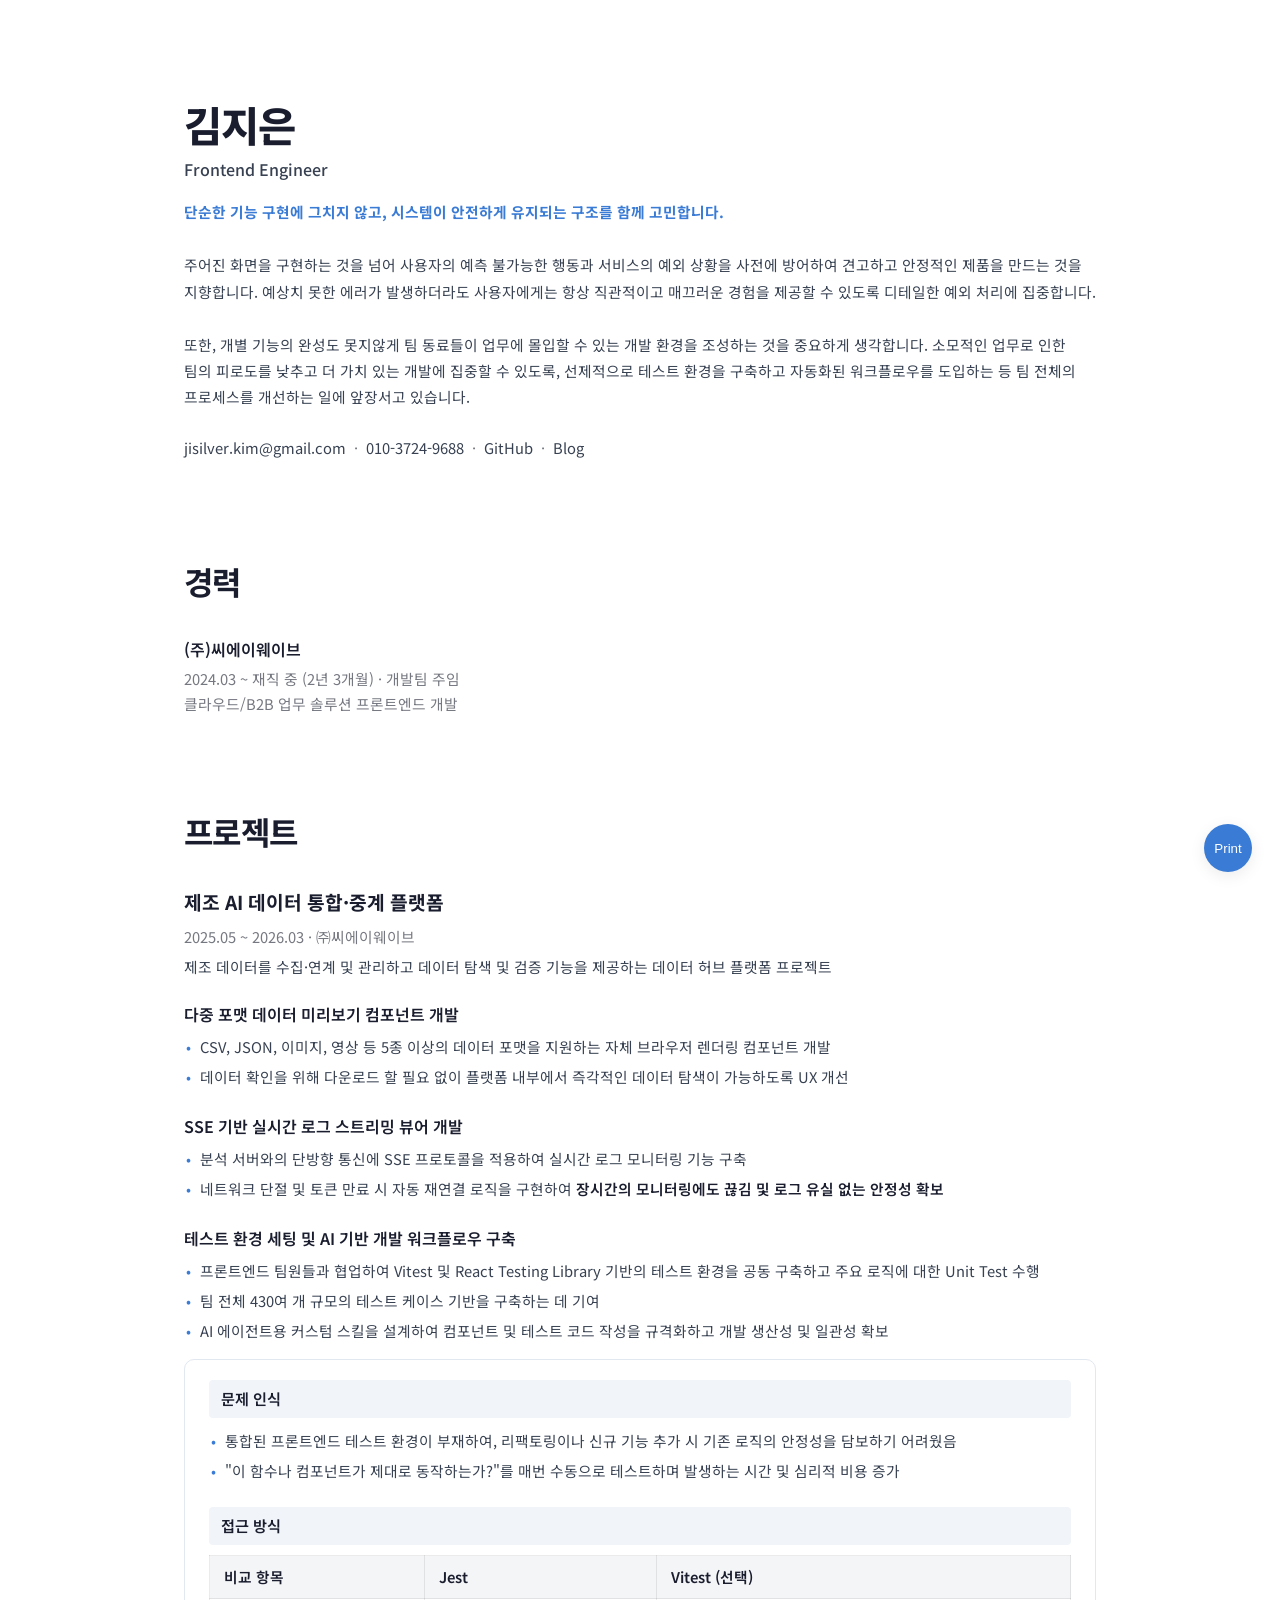
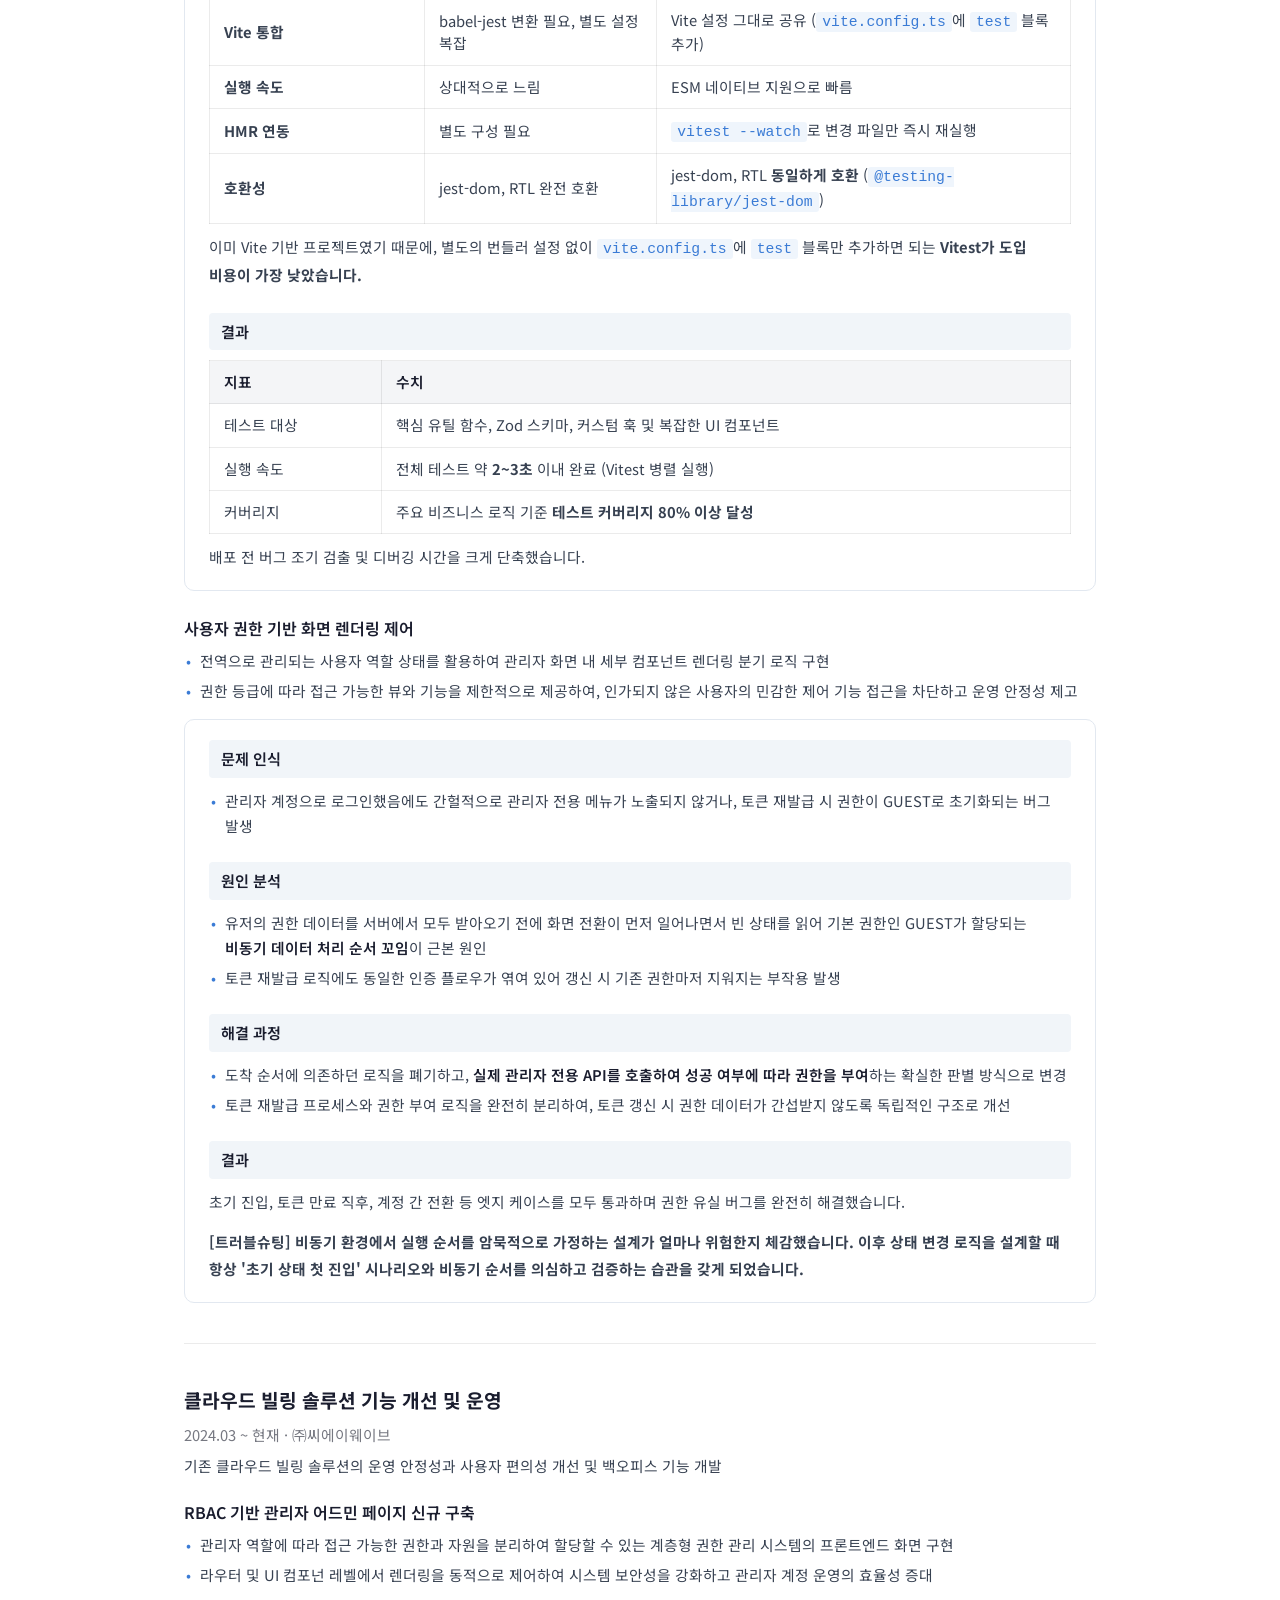
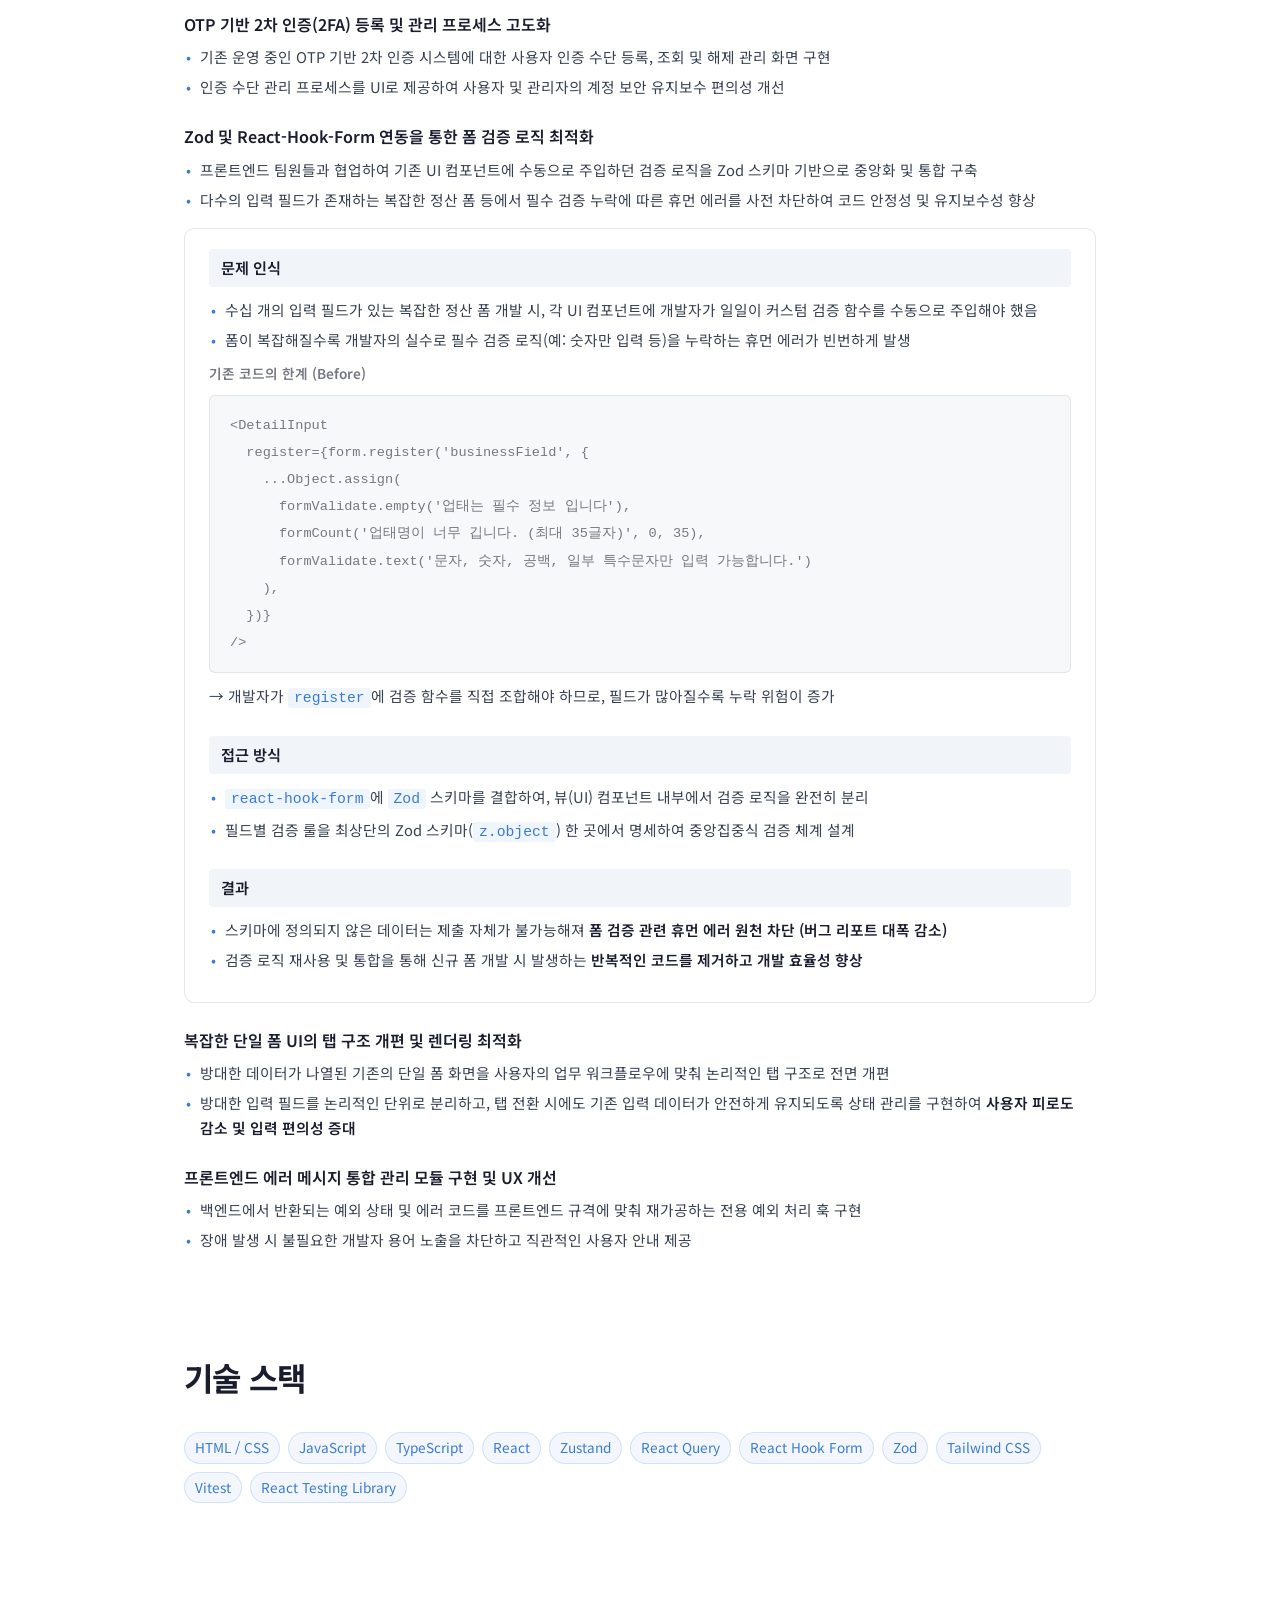
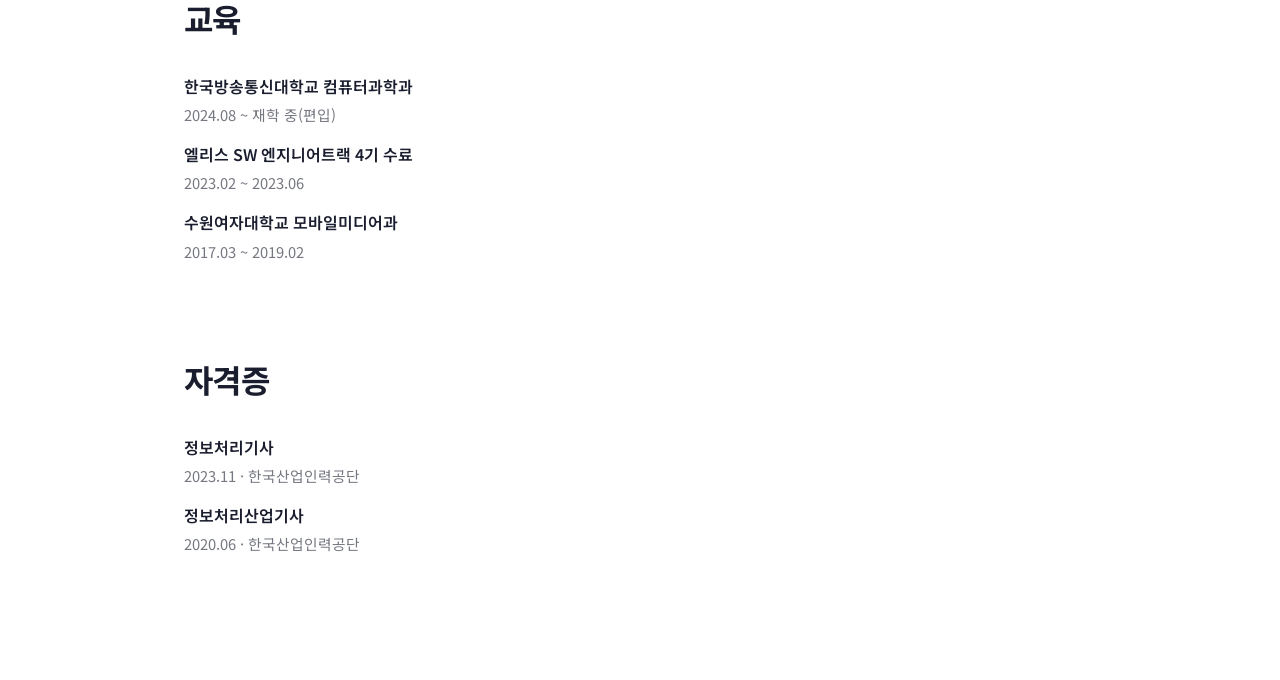
==== commit 2d76d879: "fix: 포트폴리오 내용 수정" ====
--- a/index.html
+++ b/index.html
@@ -25,11 +25,11 @@
 
       <div class="hero__contacts">
         <span class="hero__contact-text"><a href="mailto:jisilver.kim@gmail.com">jisilver.kim@gmail.com</a></span>
-        <span class="hero__contact-sep">|</span>
+        <span class="hero__contact-sep">·</span>
         <span class="hero__contact-text"><a href="tel:010-3724-9688">010-3724-9688</a></span>
-        <span class="hero__contact-sep">|</span>
+        <span class="hero__contact-sep">·</span>
         <span class="hero__contact-text"><a href="https://github.com/ji-silver" target="_blank">GitHub</a></span>
-        <span class="hero__contact-sep">|</span>
+        <span class="hero__contact-sep">·</span>
         <span class="hero__contact-text"><a href="https://jisilver-k.tistory.com/" target="_blank">Blog</a></span>
       </div>
     </section>
@@ -57,7 +57,7 @@
       <article class="project">
         <div class="project__header">
           <h3 class="project__title">제조 AI 데이터 통합·중계 플랫폼</h3>
-          <p class="project__meta">2025.05 ~ 2026.03 | ㈜씨에이웨이브</p>
+          <p class="project__meta">2025.05 ~ 2026.03 · ㈜씨에이웨이브</p>
           <p class="project__body">
             제조 데이터를 수집·연계 및 관리하고 데이터 탐색 및 검증 기능을 제공하는 데이터 허브 플랫폼 프로젝트
           </p>
@@ -67,7 +67,7 @@
           <h4 class="project__feature-title">다중 포맷 데이터 미리보기 컴포넌트 개발</h4>
           <ul class="project__list">
             <li>CSV, JSON, 이미지, 영상 등 5종 이상의 데이터 포맷을 지원하는 자체 브라우저 렌더링 컴포넌트 개발</li>
-            <li>데이터 확인을 위해 다운로드 할 필요없이 플랫폼 내부에서 즉각적인 데이터 탐색이 가능하도록 UX 개선</li>
+            <li>데이터 확인을 위해 다운로드 할 필요 없이 플랫폼 내부에서 즉각적인 데이터 탐색이 가능하도록 UX 개선</li>
           </ul>
         </div>
 
@@ -75,26 +75,26 @@
           <h4 class="project__feature-title">SSE 기반 실시간 로그 스트리밍 뷰어 개발</h4>
           <ul class="project__list">
             <li>분석 서버와의 단방향 통신에 SSE 프로토콜을 적용하여 실시간 로그 모니터링 기능 구축</li>
-            <li>네트워크 단절에 대비한 자동 재연결 로직을 구현하여 로그 유실 방지 및 모니터링 안정성 확보</li>
+            <li>네트워크 단절 및 토큰 만료 시 자동 재연결 로직을 구현하여 <strong>장시간의 모니터링에도 끊김 및 로그 유실 없는 안정성 확보</strong></li>
           </ul>
         </div>
 
         <div class="project__feature">
           <h4 class="project__feature-title">테스트 환경 세팅 및 AI 기반 개발 워크플로우 구축</h4>
           <ul class="project__list">
-            <li>Vitest 및 React Testing Library을 활용하여 주요 UI 컴포넌트 및 핵심 비즈니스 로직에 대한 Unit Test 작성 수행</li>
+            <li>프론트엔드 팀원들과 협업하여 Vitest 및 React Testing Library 기반의 테스트 환경을 공동 구축하고 주요 로직에 대한 Unit Test 수행</li>
             <li>팀 전체 430여 개 규모의 테스트 케이스 기반을 구축하는 데 기여</li>
-            <li>AI 에이전트용 커스텀 스킬을 설계하여 컴포넌트 및 테스트 코드 작성을 규격화하고, 반복적인 초기 개발 소요 시간 단축</li>
+            <li>AI 에이전트용 커스텀 스킬을 설계하여 컴포넌트 및 테스트 코드 작성을 규격화하고 개발 생산성 및 일관성 확보</li>
           </ul>
 
           <div class="problem-solving">
             <h5 class="problem-solving__label">문제 인식</h5>
             <ul class="project__list">
-              <li>기존에는 Cypress 기반의 E2E 테스트를 활용하고 있었으나, 개발 과정에서 구조적인 무거움이 체감됨</li>
-              <li>"이 함수가 제대로 동작하는가?", "이 컴포넌트가 올바르게 렌더링되는가?"를 빠르게 확인하는 용도로는 Cypress가 과도한 도구라고 판단</li>
-            </ul>
-
-            <h5 class="problem-solving__label">해결 과정</h5>
+              <li>통합된 프론트엔드 테스트 환경이 부재하여, 리팩토링이나 신규 기능 추가 시 기존 로직의 안정성을 담보하기 어려웠음</li>
+              <li>"이 함수나 컴포넌트가 제대로 동작하는가?"를 매번 수동으로 테스트하며 발생하는 시간 및 심리적 비용 증가</li>
+            </ul>
+
+            <h5 class="problem-solving__label">접근 방식</h5>
             <div class="problem-solving__comparison">
               <table class="comparison-table">
                 <thead>
@@ -132,7 +132,7 @@
               </p>
             </div>
 
-            <h5 class="problem-solving__label">성과</h5>
+            <h5 class="problem-solving__label">결과</h5>
             <table class="comparison-table">
               <thead>
                 <tr>
@@ -142,25 +142,21 @@
               </thead>
               <tbody>
                 <tr>
-                  <td>테스트 파일 수</td>
-                  <td><strong>70개</strong></td>
+                  <td>테스트 대상</td>
+                  <td>핵심 유틸 함수, Zod 스키마, 커스텀 훅 및 복잡한 UI 컴포넌트</td>
                 </tr>
                 <tr>
-                  <td>테스트 대상 유형</td>
-                  <td>유틸 함수, Zod 스키마, Zustand 스토어, 커스텀 훅, UI 컴포넌트</td>
+                  <td>실행 속도</td>
+                  <td>전체 테스트 약 <strong>2~3초</strong> 이내 완료 (Vitest 병렬 실행)</td>
                 </tr>
                 <tr>
-                  <td>테스트 실행 시간</td>
-                  <td>전체 약 <strong>2~3초</strong> (Vitest 병렬 실행)</td>
-                </tr>
-                <tr>
-                  <td>커버 영역</td>
-                  <td>공통 컴포넌트, 폼 검증, 트리 조작, 테이블 서비스, 인증 등</td>
+                  <td>커버리지</td>
+                  <td>주요 비즈니스 로직 기준 <strong>테스트 커버리지 80% 이상 달성</strong></td>
                 </tr>
               </tbody>
             </table>
             <p class="problem-solving__note">
-              테스트 자동화 도입으로 버그를 배포 전에 조기 검출하게 되었으며, 디버깅 시간도 체감할 수 있을 만큼 줄었습니다.
+              배포 전 버그 조기 검출 및 디버깅 시간을 크게 단축했습니다.
             </p>
           </div>
         </div>
@@ -171,61 +167,43 @@
             <li>전역으로 관리되는 사용자 역할 상태를 활용하여 관리자 화면 내 세부 컴포넌트 렌더링 분기 로직 구현</li>
             <li>권한 등급에 따라 접근 가능한 뷰와 기능을 제한적으로 제공하여, 인가되지 않은 사용자의 민감한 제어 기능 접근을 차단하고 운영 안정성 제고</li>
           </ul>
+
+          <div class="problem-solving">
+            <h5 class="problem-solving__label">문제 인식</h5>
+            <ul class="project__list">
+              <li>관리자 계정으로 로그인했음에도 간헐적으로 관리자 전용 메뉴가 노출되지 않거나, 토큰 재발급 시 권한이 GUEST로 초기화되는 버그 발생</li>
+            </ul>
+
+            <h5 class="problem-solving__label">원인 분석</h5>
+            <ul class="project__list">
+              <li>유저의 권한 데이터를 서버에서 모두 받아오기 전에 화면 전환이 먼저 일어나면서 빈 상태를 읽어 기본 권한인 GUEST가 할당되는 <strong>비동기 데이터 처리 순서 꼬임</strong>이 근본 원인</li>
+              <li>토큰 재발급 로직에도 동일한 인증 플로우가 엮여 있어 갱신 시 기존 권한마저 지워지는 부작용 발생</li>
+            </ul>
+
+            <h5 class="problem-solving__label">해결 과정</h5>
+            <ul class="project__list">
+              <li>도착 순서에 의존하던 로직을 폐기하고, <strong>실제 관리자 전용 API를 호출하여 성공 여부에 따라 권한을 부여</strong>하는 확실한 판별 방식으로 변경</li>
+              <li>토큰 재발급 프로세스와 권한 부여 로직을 완전히 분리하여, 토큰 갱신 시 권한 데이터가 간섭받지 않도록 독립적인 구조로 개선</li>
+            </ul>
+
+            <h5 class="problem-solving__label">결과</h5>
+            <p class="problem-solving__note">
+              초기 진입, 토큰 만료 직후, 계정 간 전환 등 엣지 케이스를 모두 통과하며 권한 유실 버그를 완전히 해결했습니다.<br>
+              <span class="retrospective"><strong>[트러블슈팅] 비동기 환경에서 실행 순서를 암묵적으로 가정하는 설계가 얼마나 위험한지 체감했습니다. 이후 상태 변경 로직을 설계할 때 항상 '초기 상태 첫 진입' 시나리오와 비동기 순서를 의심하고 검증하는 습관을 갖게 되었습니다.</strong></span>
+            </p>
+          </div>
         </div>
       </article>
 
       <hr class="project-divider" />
 
-
-      <!-- ────── 프로젝트 2: 원격접속·감사 솔루션 ────── -->
-      <article class="project">
-        <div class="project__header">
-          <h3 class="project__title">클라우드 기반 원격접속·감사 솔루션 프론트엔드 기능 개선</h3>
-          <p class="project__meta">2025.03 ~ 2025.04 | ㈜씨에이웨이브</p>
-          <p class="project__body">
-            클라우드 기반 원격접속·감사 솔루션의 운영 중 발생한 결함을 수정해 화면 안정성 개선
-          </p>
-        </div>
-
-        <div class="project__feature">
-          <ul class="project__list">
-            <li>사용자 대시보드, 원격접속 신청, 장비/커넥트 설정 등 주요 화면의 입력 검증 및 예외 처리 로직 보강</li>
-            <li>파일 첨부 기능의 업로드·삭제·개수 제한 등 엣지 케이스 대응 로직 구현</li>
-            <li>2차 인증·세션 만료·비밀번호 만료 등 인증 플로우 UI 안정화</li>
-          </ul>
-        </div>
-      </article>
-
-      <hr class="project-divider" />
-
-
-      <!-- ────── 프로젝트 3: 병리 데이터 안심분석구역 ────── -->
-      <article class="project">
-        <div class="project__header">
-          <h3 class="project__title">클라우드 기반 병리 데이터 안심분석구역 솔루션 기능 개선</h3>
-          <p class="project__meta">2024.06 ~ 2024.10 | ㈜씨에이웨이브</p>
-          <p class="project__body">
-            연구자가 병리 데이터를 분석하고, 결과 반출 및 비용 정산을 수행할 수 있도록 지원하는 안심분석구역 솔루션 프로젝트 기능 확장 및 개선
-          </p>
-        </div>
-
-        <div class="project__feature">
-          <ul class="project__list">
-            <li>세금계산서 정산 관련 목록, 상세, 발행 요청, 상태 조회, 과금 조회 및 API 연동</li>
-            <li>복잡한 데이터 활용 및 반출 신청 프로세스를 직관적인 UI로 개편하여 사용자 편의성 증대</li>
-            <li>클라우드 자원 및 신청 현황 데이터를 한눈에 파악할 수 있는 통합 대시보드 UI를 구축하여 운영 가시성 확보</li>
-          </ul>
-        </div>
-      </article>
-
-      <hr class="project-divider" />
 
 
       <!-- ────── 프로젝트 4: 클라우드 빌링 솔루션 ────── -->
       <article class="project">
         <div class="project__header">
           <h3 class="project__title">클라우드 빌링 솔루션 기능 개선 및 운영</h3>
-          <p class="project__meta">2024.03 ~ 현재 | ㈜씨에이웨이브</p>
+          <p class="project__meta">2024.03 ~ 현재 · ㈜씨에이웨이브</p>
           <p class="project__body">
             기존 클라우드 빌링 솔루션의 운영 안정성과 사용자 편의성 개선 및 백오피스 기능 개발
           </p>
@@ -250,18 +228,18 @@
         <div class="project__feature">
           <h4 class="project__feature-title">Zod 및 React-Hook-Form 연동을 통한 폼 검증 로직 최적화</h4>
           <ul class="project__list">
-            <li>기존 UI 컴포넌트에 수동으로 주입하던 정규식 및 커스텀 검증 로직을 Zod 스키마 기반으로 중앙화</li>
+            <li>프론트엔드 팀원들과 협업하여 기존 UI 컴포넌트에 수동으로 주입하던 검증 로직을 Zod 스키마 기반으로 중앙화 및 통합 구축</li>
             <li>다수의 입력 필드가 존재하는 복잡한 정산 폼 등에서 필수 검증 누락에 따른 휴먼 에러를 사전 차단하여 코드 안정성 및 유지보수성 향상</li>
           </ul>
 
           <div class="problem-solving">
             <h5 class="problem-solving__label">문제 인식</h5>
             <ul class="project__list">
-              <li>수십 개의 입력 필드가 있는 정산 폼을 개발할 때, 각 UI 컴포넌트의 <code>register</code> 속성에 정규식이나 커스텀 검증 함수를 개발자가 일일이 수동으로 주입해야 했음</li>
-              <li>폼이 복잡해질수록 개발자의 실수로 특정 필드에 필수 검증 로직(예: '숫자만 입력 허용' 등)을 누락하는 휴먼 에러가 빈번하게 발생</li>
-            </ul>
-
-            <h5 class="problem-solving__label">기존 코드 (Before)</h5>
+              <li>수십 개의 입력 필드가 있는 복잡한 정산 폼 개발 시, 각 UI 컴포넌트에 개발자가 일일이 커스텀 검증 함수를 수동으로 주입해야 했음</li>
+              <li>폼이 복잡해질수록 개발자의 실수로 필수 검증 로직(예: 숫자만 입력 등)을 누락하는 휴먼 에러가 빈번하게 발생</li>
+            </ul>
+
+            <span class="comparison-label">기존 코드의 한계 (Before)</span>
             <pre class="code-block"><code>&lt;DetailInput
   register={form.register('businessField', {
     ...Object.assign(
@@ -275,17 +253,16 @@
               → 개발자가 <code>register</code>에 검증 함수를 직접 조합해야 하므로, 필드가 많아질수록 누락 위험이 증가
             </p>
 
-            <h5 class="problem-solving__label">해결 방법</h5>
+            <h5 class="problem-solving__label">접근 방식</h5>
             <ul class="project__list">
               <li><code>react-hook-form</code>에 <code>Zod</code> 스키마를 결합하여, 뷰(UI) 컴포넌트 내부에서 검증 로직을 완전히 분리</li>
-              <li>필드별 검증 룰을 최상단의 Zod 스키마(<code>z.object</code>) 한 곳에서만 명세하여, 개발자가 개별 인풋 컴포넌트에 검증 함수를 달아주는 것을 깜빡하더라도 Zod 스키마가 폼 제출을 시스템적으로 차단</li>
-            </ul>
-
-            <h5 class="problem-solving__label">성과</h5>
-            <ul class="project__list">
-              <li>폼 검증 관련 <span class="highlight">휴먼 에러 원천 차단</span> — 스키마에 정의되지 않은 데이터는 제출 자체가 불가능</li>
-              <li>새로운 폼 개발 시 검증 로직 작성 시간 단축 및 코드 리뷰 포인트 감소</li>
-              <li>검증 로직의 단일 소스(Zod 스키마)로 인해 유지보수성과 일관성 대폭 향상</li>
+              <li>필드별 검증 룰을 최상단의 Zod 스키마(<code>z.object</code>) 한 곳에서 명세하여 중앙집중식 검증 체계 설계</li>
+            </ul>
+
+            <h5 class="problem-solving__label">결과</h5>
+            <ul class="project__list">
+              <li>스키마에 정의되지 않은 데이터는 제출 자체가 불가능해져 <strong>폼 검증 관련 휴먼 에러 원천 차단 (버그 리포트 대폭 감소)</strong></li>
+              <li>검증 로직 재사용 및 통합을 통해 신규 폼 개발 시 발생하는 <strong>반복적인 코드를 제거하고 개발 효율성 향상</strong></li>
             </ul>
           </div>
         </div>
@@ -294,7 +271,7 @@
           <h4 class="project__feature-title">복잡한 단일 폼 UI의 탭 구조 개편 및 렌더링 최적화</h4>
           <ul class="project__list">
             <li>방대한 데이터가 나열된 기존의 단일 폼 화면을 사용자의 업무 워크플로우에 맞춰 논리적인 탭 구조로 전면 개편</li>
-            <li>긴 입력 화면으로 인한 사용자 피로도를 낮춰 UX를 개선하고, 안정적인 폼 상태 유지 및 화면 렌더링 성능 최적화 달성</li>
+            <li>방대한 입력 필드를 논리적인 단위로 분리하고, 탭 전환 시에도 기존 입력 데이터가 안전하게 유지되도록 상태 관리를 구현하여 <strong>사용자 피로도 감소 및 입력 편의성 증대</strong></li>
           </ul>
         </div>
 
@@ -315,31 +292,18 @@
       <div class="section__header">
         <h2 class="section__title">기술 스택</h2>
       </div>
-      <div class="skill-category">
-        <h3 class="skill-category__label">Core</h3>
-        <div class="stack-group__tags">
-          <span class="stack-tag">HTML / CSS</span>
-          <span class="stack-tag">JavaScript</span>
-          <span class="stack-tag">TypeScript</span>
-        </div>
-      </div>
-      <div class="skill-category">
-        <h3 class="skill-category__label">Framework & Library</h3>
-        <div class="stack-group__tags">
-          <span class="stack-tag">React</span>
-          <span class="stack-tag">Zustand</span>
-          <span class="stack-tag">React Query</span>
-          <span class="stack-tag">React Hook Form</span>
-          <span class="stack-tag">Zod</span>
-          <span class="stack-tag">Tailwind CSS</span>
-        </div>
-      </div>
-      <div class="skill-category">
-        <h3 class="skill-category__label">Testing</h3>
-        <div class="stack-group__tags">
-          <span class="stack-tag">Vitest</span>
-          <span class="stack-tag">React Testing Library</span>
-        </div>
+      <div class="stack-group__tags">
+        <span class="stack-tag">HTML / CSS</span>
+        <span class="stack-tag">JavaScript</span>
+        <span class="stack-tag">TypeScript</span>
+        <span class="stack-tag">React</span>
+        <span class="stack-tag">Zustand</span>
+        <span class="stack-tag">React Query</span>
+        <span class="stack-tag">React Hook Form</span>
+        <span class="stack-tag">Zod</span>
+        <span class="stack-tag">Tailwind CSS</span>
+        <span class="stack-tag">Vitest</span>
+        <span class="stack-tag">React Testing Library</span>
       </div>
     </section>
 
--- a/index.css
+++ b/index.css
@@ -63,6 +63,8 @@
   line-height: 1.7;
   min-height: 100vh;
   overflow-x: hidden;
+  word-break: keep-all;
+  overflow-wrap: break-word;
 }
 
 a {
@@ -294,12 +296,14 @@
 }
 
 .problem-solving__label {
-  font-size: 1rem;
+  font-size: 0.95rem;
   font-weight: 600;
-  color: var(--color-problem-label);
-  margin: 16px 0 8px;
-  padding-left: 12px;
-  border-left: 3px solid var(--color-accent);
+  color: var(--color-text-primary);
+  background: #f1f5f9;
+  padding: 6px 12px;
+  border-radius: 4px;
+  margin: 24px 0 10px;
+  display: block;
 }
 
 .problem-solving__label:first-child {
@@ -311,6 +315,19 @@
   color: var(--color-text-secondary);
   line-height: 1.8;
   margin-top: 8px;
+}
+
+.comparison-label {
+  font-size: 0.85rem;
+  font-weight: 600;
+  color: var(--color-text-muted);
+  display: block;
+  margin-bottom: 6px;
+}
+
+.retrospective {
+  display: block;
+  margin-top: 14px;
 }
 
 .problem-solving__comparison {
@@ -357,12 +374,12 @@
 
 .code-block code {
   font-family: 'SFMono-Regular', Consolas, 'Liberation Mono', Menlo, monospace;
-  font-size: 0.92rem;
-  line-height: 1.7;
-  color: #24292e;
+  font-size: 0.85rem;
+  line-height: 1.6;
+  color: var(--color-text-muted);
   background: transparent;
   padding: 0;
-  white-space: pre;
+  border-radius: 0;
 }
 
 
@@ -393,7 +410,7 @@
   background: var(--color-tag-bg);
   border: 1px solid var(--color-tag-border);
   border-radius: 100px;
-  font-size: 0.92rem;
+  font-size: 0.85rem;
   color: var(--color-tag-text);
 }
 
@@ -548,10 +565,10 @@
   .project {
     margin-bottom: 20px;
   }
-
   .project__feature {
-    page-break-inside: avoid;
-    break-inside: avoid;
+    /* 긴 기능 블록(트러블슈팅 포함)이 통째로 다음 장으로 넘어가 여백이 생기지 않도록 내부 잘림 허용 */
+    page-break-inside: auto;
+    break-inside: auto;
   }
 
   .project-divider {
@@ -562,8 +579,8 @@
   .problem-solving {
     background: transparent;
     border-color: #e0e0e0;
-    page-break-inside: avoid;
-    break-inside: avoid;
+    page-break-inside: auto;
+    break-inside: auto;
   }
 
   .code-block {
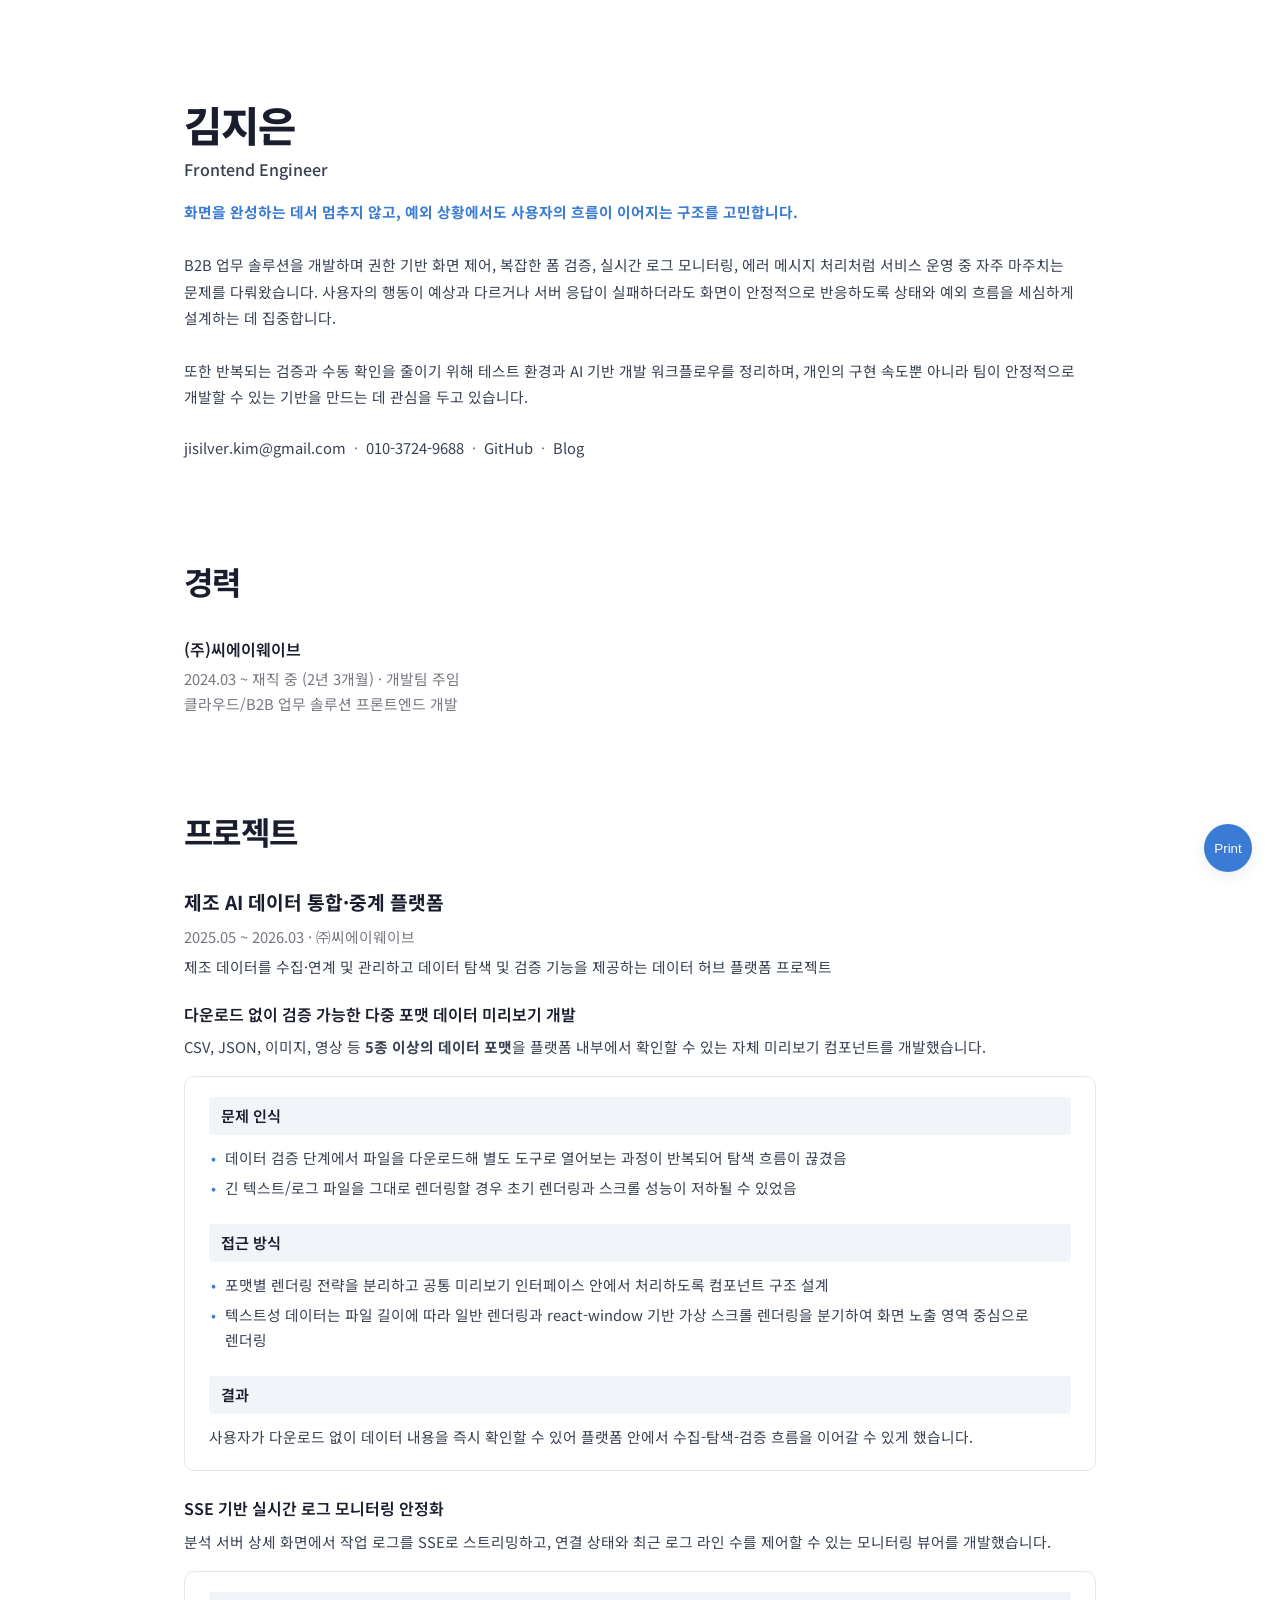
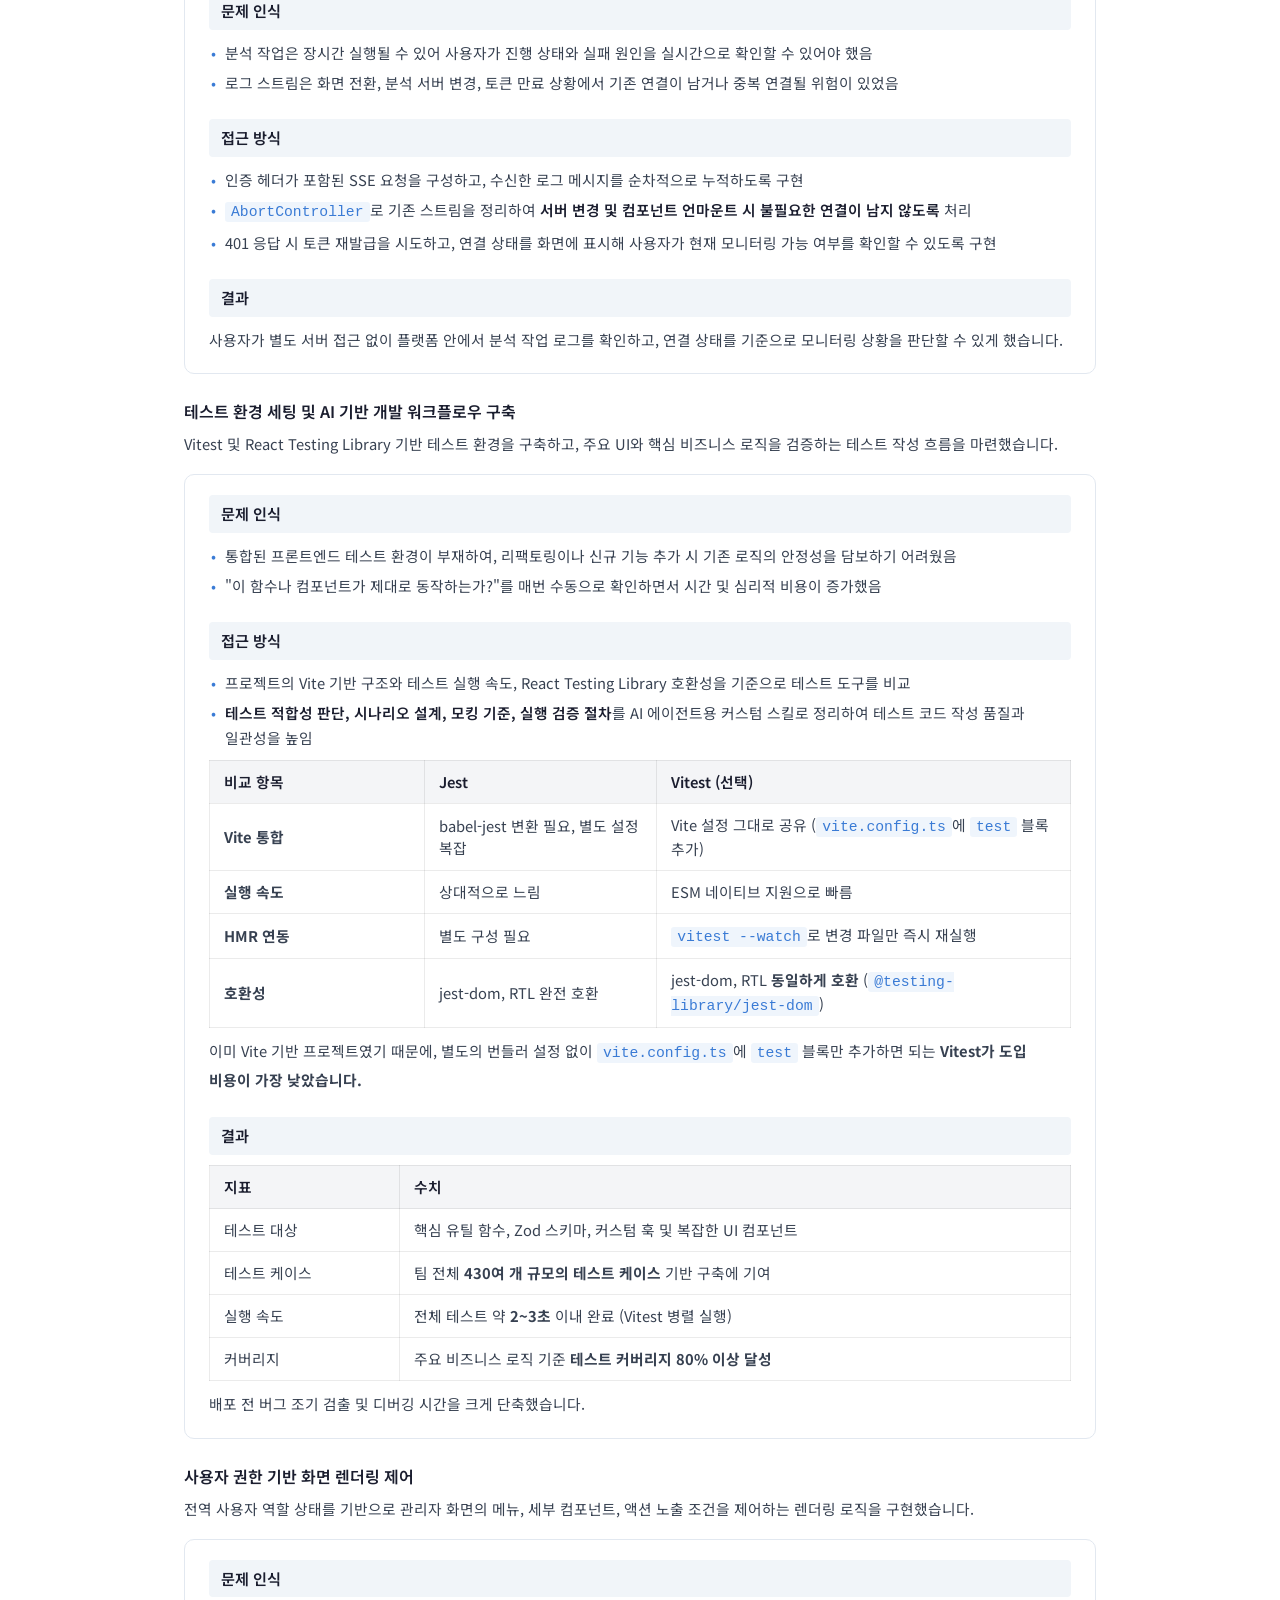
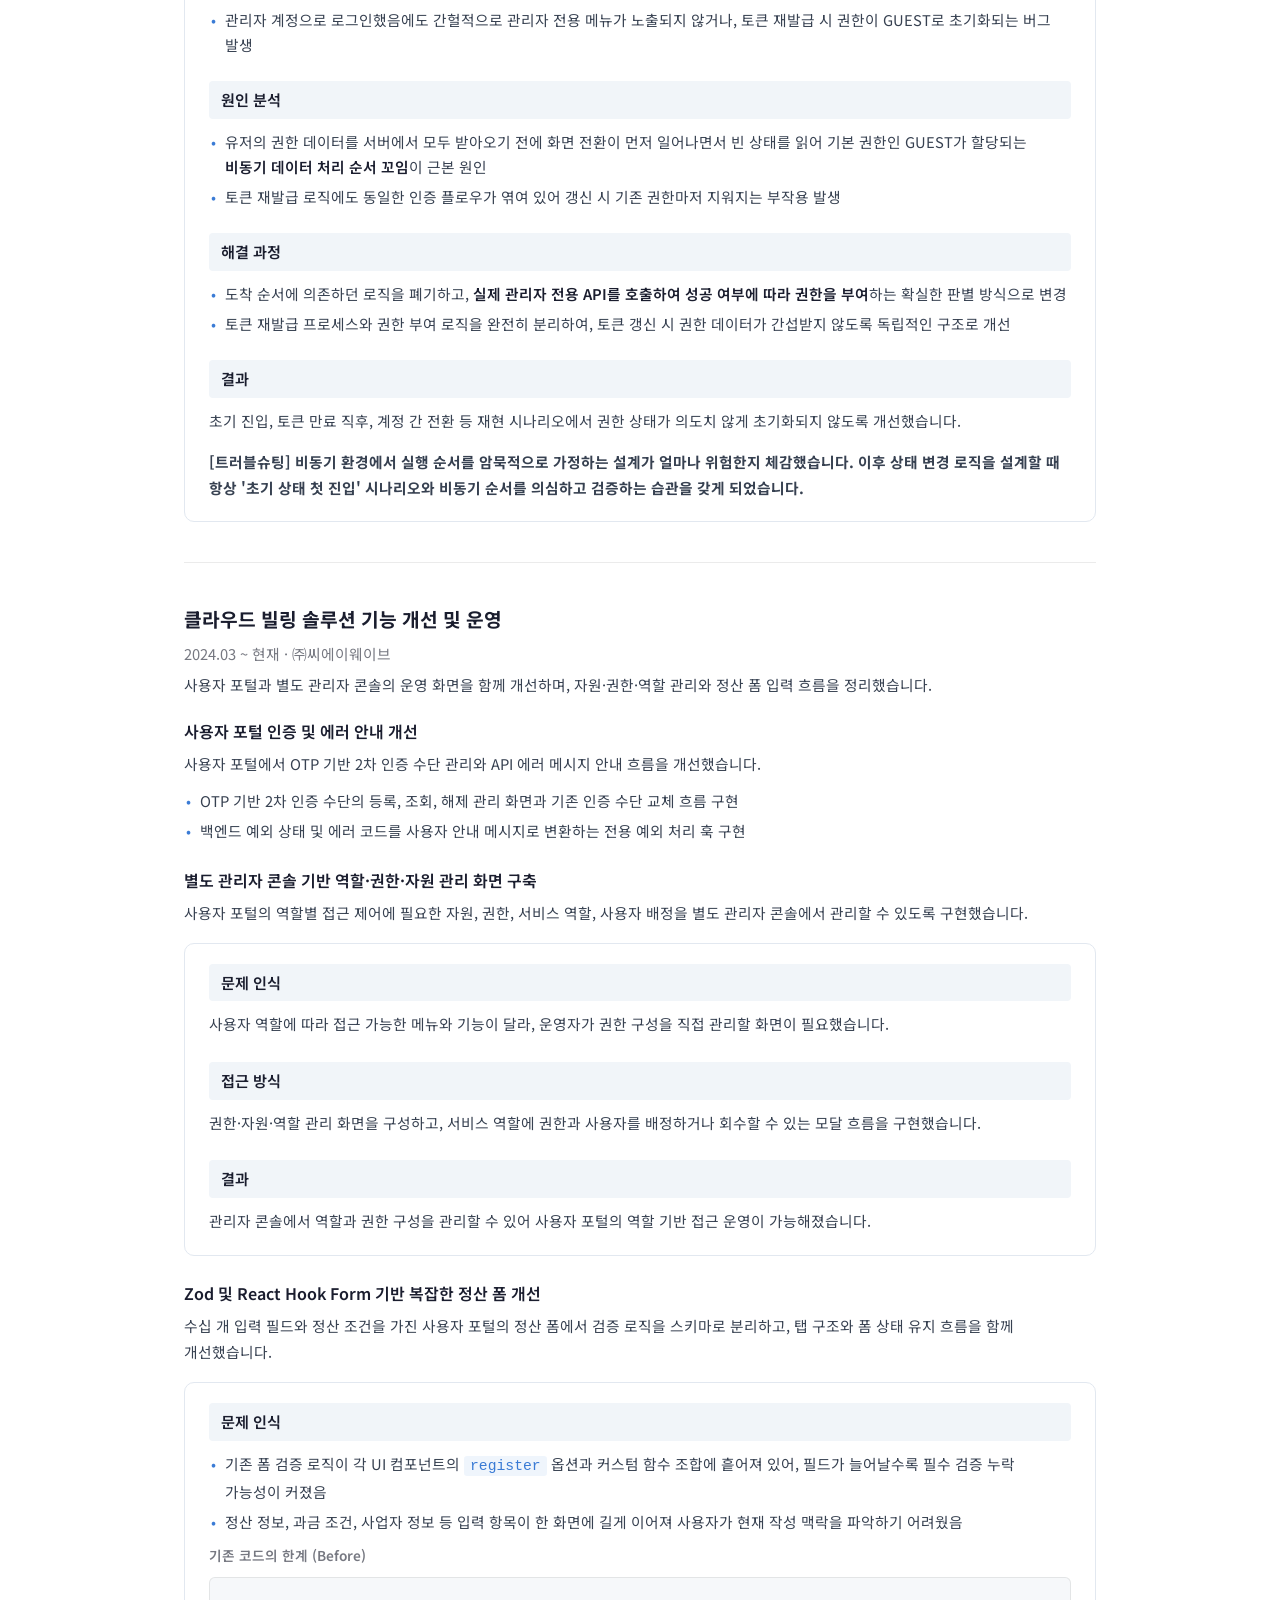
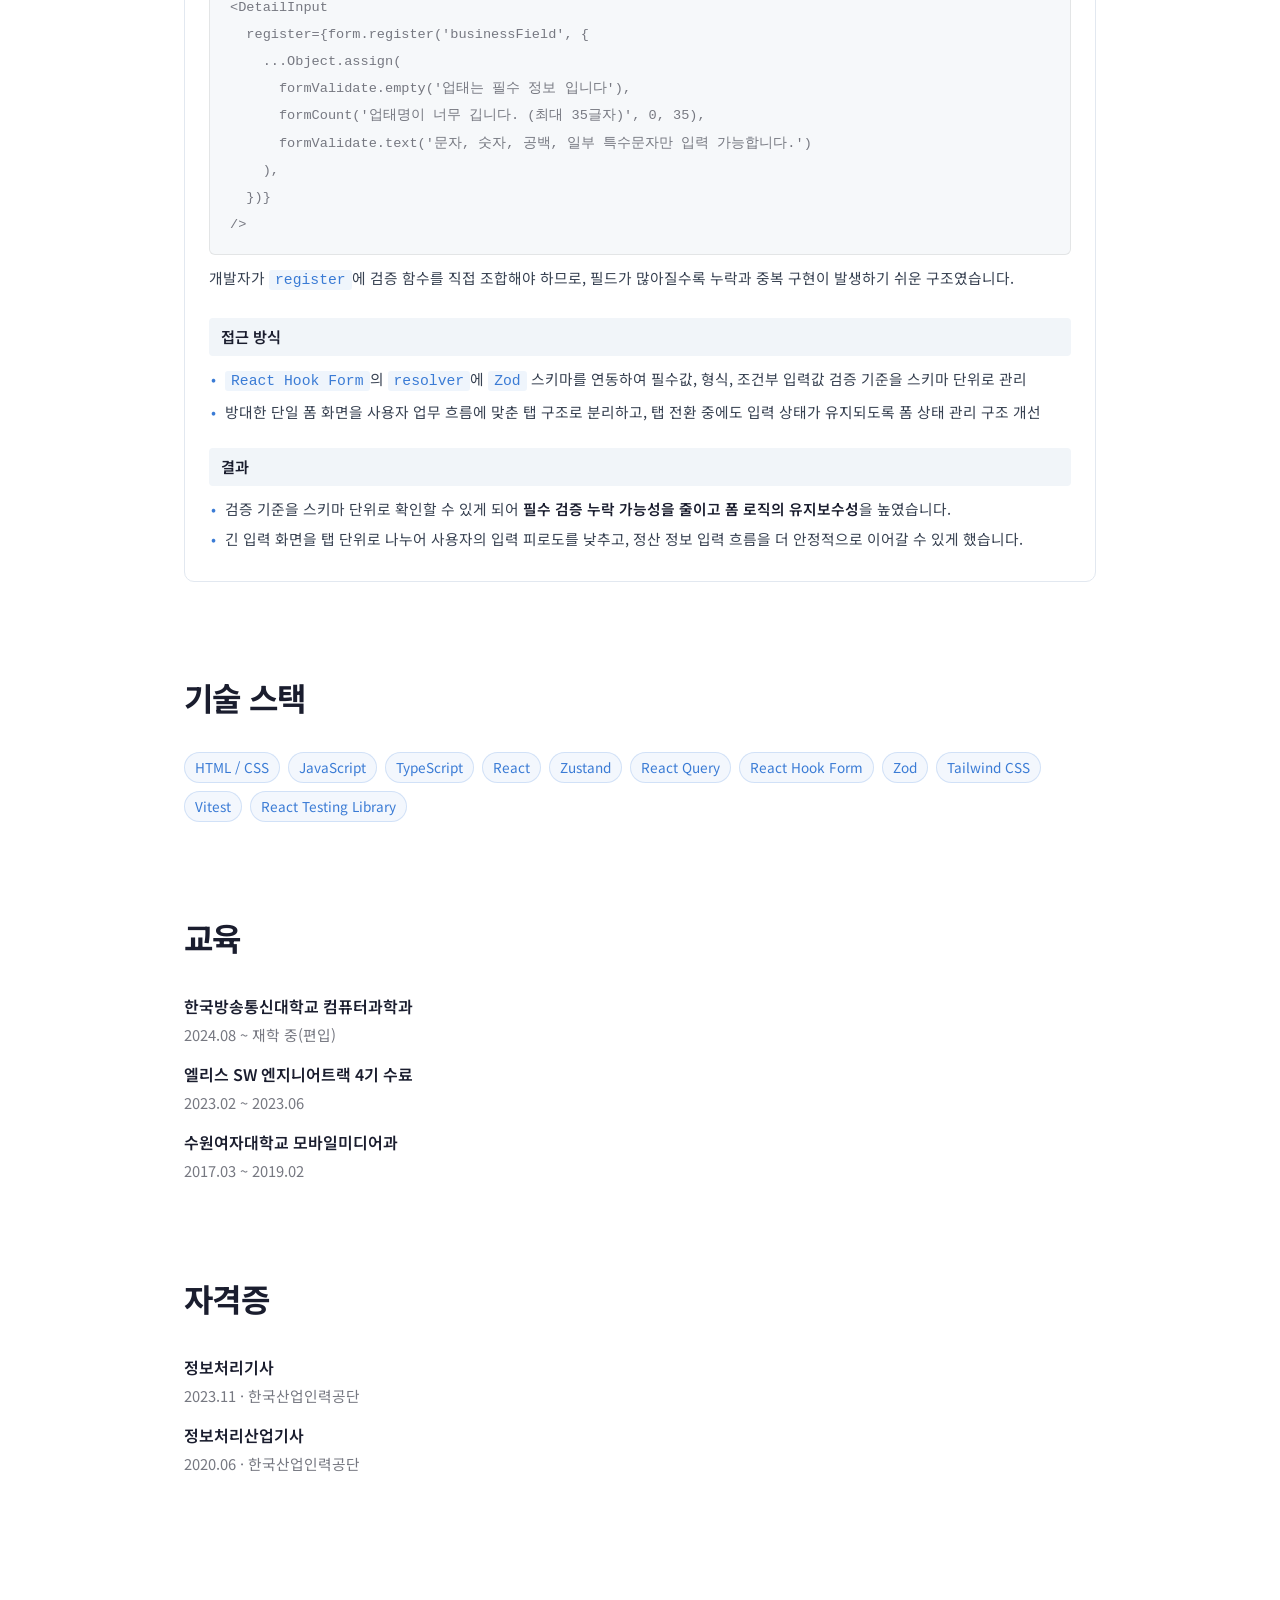
==== commit f15dba9b: "fix: 포트폴리오 내용 수정" ====
--- a/index.html
+++ b/index.html
@@ -18,9 +18,9 @@
       <p class="hero__role">Frontend Engineer</p>
 
       <p class="hero__desc">
-        <strong><span class="highlight">단순한 기능 구현에 그치지 않고, 시스템이 안전하게 유지되는 구조를 함께 고민합니다.</span></strong><br><br>
-        주어진 화면을 구현하는 것을 넘어 사용자의 예측 불가능한 행동과 서비스의 예외 상황을 사전에 방어하여 견고하고 안정적인 제품을 만드는 것을 지향합니다. 예상치 못한 에러가 발생하더라도 사용자에게는 항상 직관적이고 매끄러운 경험을 제공할 수 있도록 디테일한 예외 처리에 집중합니다.<br><br>
-        또한, 개별 기능의 완성도 못지않게 팀 동료들이 업무에 몰입할 수 있는 개발 환경을 조성하는 것을 중요하게 생각합니다. 소모적인 업무로 인한 팀의 피로도를 낮추고 더 가치 있는 개발에 집중할 수 있도록, 선제적으로 테스트 환경을 구축하고 자동화된 워크플로우를 도입하는 등 팀 전체의 프로세스를 개선하는 일에 앞장서고 있습니다.
+        <strong><span class="highlight">화면을 완성하는 데서 멈추지 않고, 예외 상황에서도 사용자의 흐름이 이어지는 구조를 고민합니다.</span></strong><br><br>
+        B2B 업무 솔루션을 개발하며 권한 기반 화면 제어, 복잡한 폼 검증, 실시간 로그 모니터링, 에러 메시지 처리처럼 서비스 운영 중 자주 마주치는 문제를 다뤄왔습니다. 사용자의 행동이 예상과 다르거나 서버 응답이 실패하더라도 화면이 안정적으로 반응하도록 상태와 예외 흐름을 세심하게 설계하는 데 집중합니다.<br><br>
+        또한 반복되는 검증과 수동 확인을 줄이기 위해 테스트 환경과 AI 기반 개발 워크플로우를 정리하며, 개인의 구현 속도뿐 아니라 팀이 안정적으로 개발할 수 있는 기반을 만드는 데 관심을 두고 있습니다.
       </p>
 
       <div class="hero__contacts">
@@ -61,40 +61,81 @@
           <p class="project__body">
             제조 데이터를 수집·연계 및 관리하고 데이터 탐색 및 검증 기능을 제공하는 데이터 허브 플랫폼 프로젝트
           </p>
-        </div>
-
-        <div class="project__feature">
-          <h4 class="project__feature-title">다중 포맷 데이터 미리보기 컴포넌트 개발</h4>
-          <ul class="project__list">
-            <li>CSV, JSON, 이미지, 영상 등 5종 이상의 데이터 포맷을 지원하는 자체 브라우저 렌더링 컴포넌트 개발</li>
-            <li>데이터 확인을 위해 다운로드 할 필요 없이 플랫폼 내부에서 즉각적인 데이터 탐색이 가능하도록 UX 개선</li>
-          </ul>
-        </div>
-
-        <div class="project__feature">
-          <h4 class="project__feature-title">SSE 기반 실시간 로그 스트리밍 뷰어 개발</h4>
-          <ul class="project__list">
-            <li>분석 서버와의 단방향 통신에 SSE 프로토콜을 적용하여 실시간 로그 모니터링 기능 구축</li>
-            <li>네트워크 단절 및 토큰 만료 시 자동 재연결 로직을 구현하여 <strong>장시간의 모니터링에도 끊김 및 로그 유실 없는 안정성 확보</strong></li>
-          </ul>
+
+        </div>
+
+        <div class="project__feature">
+          <h4 class="project__feature-title">다운로드 없이 검증 가능한 다중 포맷 데이터 미리보기 개발</h4>
+          <p class="project__body">
+            CSV, JSON, 이미지, 영상 등 <strong>5종 이상의 데이터 포맷</strong>을 플랫폼 내부에서 확인할 수 있는 자체 미리보기 컴포넌트를 개발했습니다.
+          </p>
+
+          <div class="problem-solving">
+            <h5 class="problem-solving__label">문제 인식</h5>
+            <ul class="project__list">
+              <li>데이터 검증 단계에서 파일을 다운로드해 별도 도구로 열어보는 과정이 반복되어 탐색 흐름이 끊겼음</li>
+              <li>긴 텍스트/로그 파일을 그대로 렌더링할 경우 초기 렌더링과 스크롤 성능이 저하될 수 있었음</li>
+            </ul>
+
+            <h5 class="problem-solving__label">접근 방식</h5>
+            <ul class="project__list">
+              <li>포맷별 렌더링 전략을 분리하고 공통 미리보기 인터페이스 안에서 처리하도록 컴포넌트 구조 설계</li>
+              <li>텍스트성 데이터는 파일 길이에 따라 일반 렌더링과 react-window 기반 가상 스크롤 렌더링을 분기하여 화면 노출 영역 중심으로 렌더링</li>
+            </ul>
+
+            <h5 class="problem-solving__label">결과</h5>
+            <p class="problem-solving__note">
+              사용자가 다운로드 없이 데이터 내용을 즉시 확인할 수 있어 플랫폼 안에서 수집-탐색-검증 흐름을 이어갈 수 있게 했습니다.
+            </p>
+          </div>
+        </div>
+
+        <div class="project__feature">
+          <h4 class="project__feature-title">SSE 기반 실시간 로그 모니터링 안정화</h4>
+          <p class="project__body">
+            분석 서버 상세 화면에서 작업 로그를 SSE로 스트리밍하고, 연결 상태와 최근 로그 라인 수를 제어할 수 있는 모니터링 뷰어를 개발했습니다.
+          </p>
+
+          <div class="problem-solving">
+            <h5 class="problem-solving__label">문제 인식</h5>
+            <ul class="project__list">
+              <li>분석 작업은 장시간 실행될 수 있어 사용자가 진행 상태와 실패 원인을 실시간으로 확인할 수 있어야 했음</li>
+              <li>로그 스트림은 화면 전환, 분석 서버 변경, 토큰 만료 상황에서 기존 연결이 남거나 중복 연결될 위험이 있었음</li>
+            </ul>
+
+            <h5 class="problem-solving__label">접근 방식</h5>
+            <ul class="project__list">
+              <li>인증 헤더가 포함된 SSE 요청을 구성하고, 수신한 로그 메시지를 순차적으로 누적하도록 구현</li>
+              <li><code>AbortController</code>로 기존 스트림을 정리하여 <strong>서버 변경 및 컴포넌트 언마운트 시 불필요한 연결이 남지 않도록</strong> 처리</li>
+              <li>401 응답 시 토큰 재발급을 시도하고, 연결 상태를 화면에 표시해 사용자가 현재 모니터링 가능 여부를 확인할 수 있도록 구현</li>
+            </ul>
+
+            <h5 class="problem-solving__label">결과</h5>
+            <p class="problem-solving__note">
+              사용자가 별도 서버 접근 없이 플랫폼 안에서 분석 작업 로그를 확인하고, 연결 상태를 기준으로 모니터링 상황을 판단할 수 있게 했습니다.
+            </p>
+          </div>
+
         </div>
 
         <div class="project__feature">
           <h4 class="project__feature-title">테스트 환경 세팅 및 AI 기반 개발 워크플로우 구축</h4>
-          <ul class="project__list">
-            <li>프론트엔드 팀원들과 협업하여 Vitest 및 React Testing Library 기반의 테스트 환경을 공동 구축하고 주요 로직에 대한 Unit Test 수행</li>
-            <li>팀 전체 430여 개 규모의 테스트 케이스 기반을 구축하는 데 기여</li>
-            <li>AI 에이전트용 커스텀 스킬을 설계하여 컴포넌트 및 테스트 코드 작성을 규격화하고 개발 생산성 및 일관성 확보</li>
-          </ul>
+          <p class="project__body">
+            Vitest 및 React Testing Library 기반 테스트 환경을 구축하고, 주요 UI와 핵심 비즈니스 로직을 검증하는 테스트 작성 흐름을 마련했습니다.
+          </p>
 
           <div class="problem-solving">
             <h5 class="problem-solving__label">문제 인식</h5>
             <ul class="project__list">
               <li>통합된 프론트엔드 테스트 환경이 부재하여, 리팩토링이나 신규 기능 추가 시 기존 로직의 안정성을 담보하기 어려웠음</li>
-              <li>"이 함수나 컴포넌트가 제대로 동작하는가?"를 매번 수동으로 테스트하며 발생하는 시간 및 심리적 비용 증가</li>
-            </ul>
-
-            <h5 class="problem-solving__label">접근 방식</h5>
+              <li>"이 함수나 컴포넌트가 제대로 동작하는가?"를 매번 수동으로 확인하면서 시간 및 심리적 비용이 증가했음</li>
+            </ul>
+
+            <h5 class="problem-solving__label">접근 방식</h5>
+            <ul class="project__list">
+              <li>프로젝트의 Vite 기반 구조와 테스트 실행 속도, React Testing Library 호환성을 기준으로 테스트 도구를 비교</li>
+              <li><strong>테스트 적합성 판단, 시나리오 설계, 모킹 기준, 실행 검증 절차</strong>를 AI 에이전트용 커스텀 스킬로 정리하여 테스트 코드 작성 품질과 일관성을 높임</li>
+            </ul>
             <div class="problem-solving__comparison">
               <table class="comparison-table">
                 <thead>
@@ -146,6 +187,10 @@
                   <td>핵심 유틸 함수, Zod 스키마, 커스텀 훅 및 복잡한 UI 컴포넌트</td>
                 </tr>
                 <tr>
+                  <td>테스트 케이스</td>
+                  <td>팀 전체 <strong>430여 개 규모의 테스트 케이스</strong> 기반 구축에 기여</td>
+                </tr>
+                <tr>
                   <td>실행 속도</td>
                   <td>전체 테스트 약 <strong>2~3초</strong> 이내 완료 (Vitest 병렬 실행)</td>
                 </tr>
@@ -163,10 +208,9 @@
 
         <div class="project__feature">
           <h4 class="project__feature-title">사용자 권한 기반 화면 렌더링 제어</h4>
-          <ul class="project__list">
-            <li>전역으로 관리되는 사용자 역할 상태를 활용하여 관리자 화면 내 세부 컴포넌트 렌더링 분기 로직 구현</li>
-            <li>권한 등급에 따라 접근 가능한 뷰와 기능을 제한적으로 제공하여, 인가되지 않은 사용자의 민감한 제어 기능 접근을 차단하고 운영 안정성 제고</li>
-          </ul>
+          <p class="project__body">
+            전역 사용자 역할 상태를 기반으로 관리자 화면의 메뉴, 세부 컴포넌트, 액션 노출 조건을 제어하는 렌더링 로직을 구현했습니다.
+          </p>
 
           <div class="problem-solving">
             <h5 class="problem-solving__label">문제 인식</h5>
@@ -188,7 +232,7 @@
 
             <h5 class="problem-solving__label">결과</h5>
             <p class="problem-solving__note">
-              초기 진입, 토큰 만료 직후, 계정 간 전환 등 엣지 케이스를 모두 통과하며 권한 유실 버그를 완전히 해결했습니다.<br>
+              초기 진입, 토큰 만료 직후, 계정 간 전환 등 재현 시나리오에서 권한 상태가 의도치 않게 초기화되지 않도록 개선했습니다.<br>
               <span class="retrospective"><strong>[트러블슈팅] 비동기 환경에서 실행 순서를 암묵적으로 가정하는 설계가 얼마나 위험한지 체감했습니다. 이후 상태 변경 로직을 설계할 때 항상 '초기 상태 첫 진입' 시나리오와 비동기 순서를 의심하고 검증하는 습관을 갖게 되었습니다.</strong></span>
             </p>
           </div>
@@ -205,38 +249,56 @@
           <h3 class="project__title">클라우드 빌링 솔루션 기능 개선 및 운영</h3>
           <p class="project__meta">2024.03 ~ 현재 · ㈜씨에이웨이브</p>
           <p class="project__body">
-            기존 클라우드 빌링 솔루션의 운영 안정성과 사용자 편의성 개선 및 백오피스 기능 개발
-          </p>
-        </div>
-
-        <div class="project__feature">
-          <h4 class="project__feature-title">RBAC 기반 관리자 어드민 페이지 신규 구축</h4>
+            사용자 포털과 별도 관리자 콘솔의 운영 화면을 함께 개선하며, 자원·권한·역할 관리와 정산 폼 입력 흐름을 정리했습니다.
+          </p>
+        </div>
+
+        <div class="project__feature">
+          <h4 class="project__feature-title">사용자 포털 인증 및 에러 안내 개선</h4>
+          <p class="project__body">
+            사용자 포털에서 OTP 기반 2차 인증 수단 관리와 API 에러 메시지 안내 흐름을 개선했습니다.
+          </p>
           <ul class="project__list">
-            <li>관리자 역할에 따라 접근 가능한 권한과 자원을 분리하여 할당할 수 있는 계층형 권한 관리 시스템의 프론트엔드 화면 구현</li>
-            <li>라우터 및 UI 컴포넌 레벨에서 렌더링을 동적으로 제어하여 시스템 보안성을 강화하고 관리자 계정 운영의 효율성 증대</li>
+            <li>OTP 기반 2차 인증 수단의 등록, 조회, 해제 관리 화면과 기존 인증 수단 교체 흐름 구현</li>
+            <li>백엔드 예외 상태 및 에러 코드를 사용자 안내 메시지로 변환하는 전용 예외 처리 훅 구현</li>
           </ul>
         </div>
 
         <div class="project__feature">
-          <h4 class="project__feature-title">OTP 기반 2차 인증(2FA) 등록 및 관리 프로세스 고도화</h4>
-          <ul class="project__list">
-            <li>기존 운영 중인 OTP 기반 2차 인증 시스템에 대한 사용자 인증 수단 등록, 조회 및 해제 관리 화면 구현</li>
-            <li>인증 수단 관리 프로세스를 UI로 제공하여 사용자 및 관리자의 계정 보안 유지보수 편의성 개선</li>
-          </ul>
-        </div>
-
-        <div class="project__feature">
-          <h4 class="project__feature-title">Zod 및 React-Hook-Form 연동을 통한 폼 검증 로직 최적화</h4>
-          <ul class="project__list">
-            <li>프론트엔드 팀원들과 협업하여 기존 UI 컴포넌트에 수동으로 주입하던 검증 로직을 Zod 스키마 기반으로 중앙화 및 통합 구축</li>
-            <li>다수의 입력 필드가 존재하는 복잡한 정산 폼 등에서 필수 검증 누락에 따른 휴먼 에러를 사전 차단하여 코드 안정성 및 유지보수성 향상</li>
-          </ul>
-
-          <div class="problem-solving">
-            <h5 class="problem-solving__label">문제 인식</h5>
-            <ul class="project__list">
-              <li>수십 개의 입력 필드가 있는 복잡한 정산 폼 개발 시, 각 UI 컴포넌트에 개발자가 일일이 커스텀 검증 함수를 수동으로 주입해야 했음</li>
-              <li>폼이 복잡해질수록 개발자의 실수로 필수 검증 로직(예: 숫자만 입력 등)을 누락하는 휴먼 에러가 빈번하게 발생</li>
+          <h4 class="project__feature-title">별도 관리자 콘솔 기반 역할·권한·자원 관리 화면 구축</h4>
+          <p class="project__body">
+            사용자 포털의 역할별 접근 제어에 필요한 자원, 권한, 서비스 역할, 사용자 배정을 별도 관리자 콘솔에서 관리할 수 있도록 구현했습니다.
+          </p>
+
+          <div class="problem-solving">
+            <h5 class="problem-solving__label">문제 인식</h5>
+            <p class="problem-solving__note">
+              사용자 역할에 따라 접근 가능한 메뉴와 기능이 달라, 운영자가 권한 구성을 직접 관리할 화면이 필요했습니다.
+            </p>
+
+            <h5 class="problem-solving__label">접근 방식</h5>
+            <p class="problem-solving__note">
+              권한·자원·역할 관리 화면을 구성하고, 서비스 역할에 권한과 사용자를 배정하거나 회수할 수 있는 모달 흐름을 구현했습니다.
+            </p>
+
+            <h5 class="problem-solving__label">결과</h5>
+            <p class="problem-solving__note">
+              관리자 콘솔에서 역할과 권한 구성을 관리할 수 있어 사용자 포털의 역할 기반 접근 운영이 가능해졌습니다.
+            </p>
+          </div>
+        </div>
+
+        <div class="project__feature">
+          <h4 class="project__feature-title">Zod 및 React Hook Form 기반 복잡한 정산 폼 개선</h4>
+          <p class="project__body">
+            수십 개 입력 필드와 정산 조건을 가진 사용자 포털의 정산 폼에서 검증 로직을 스키마로 분리하고, 탭 구조와 폼 상태 유지 흐름을 함께 개선했습니다.
+          </p>
+
+          <div class="problem-solving">
+            <h5 class="problem-solving__label">문제 인식</h5>
+            <ul class="project__list">
+              <li>기존 폼 검증 로직이 각 UI 컴포넌트의 <code>register</code> 옵션과 커스텀 함수 조합에 흩어져 있어, 필드가 늘어날수록 필수 검증 누락 가능성이 커졌음</li>
+              <li>정산 정보, 과금 조건, 사업자 정보 등 입력 항목이 한 화면에 길게 이어져 사용자가 현재 작성 맥락을 파악하기 어려웠음</li>
             </ul>
 
             <span class="comparison-label">기존 코드의 한계 (Before)</span>
@@ -250,37 +312,21 @@
   })}
 /&gt;</code></pre>
             <p class="problem-solving__note">
-              → 개발자가 <code>register</code>에 검증 함수를 직접 조합해야 하므로, 필드가 많아질수록 누락 위험이 증가
-            </p>
-
-            <h5 class="problem-solving__label">접근 방식</h5>
-            <ul class="project__list">
-              <li><code>react-hook-form</code>에 <code>Zod</code> 스키마를 결합하여, 뷰(UI) 컴포넌트 내부에서 검증 로직을 완전히 분리</li>
-              <li>필드별 검증 룰을 최상단의 Zod 스키마(<code>z.object</code>) 한 곳에서 명세하여 중앙집중식 검증 체계 설계</li>
-            </ul>
-
-            <h5 class="problem-solving__label">결과</h5>
-            <ul class="project__list">
-              <li>스키마에 정의되지 않은 데이터는 제출 자체가 불가능해져 <strong>폼 검증 관련 휴먼 에러 원천 차단 (버그 리포트 대폭 감소)</strong></li>
-              <li>검증 로직 재사용 및 통합을 통해 신규 폼 개발 시 발생하는 <strong>반복적인 코드를 제거하고 개발 효율성 향상</strong></li>
-            </ul>
-          </div>
-        </div>
-
-        <div class="project__feature">
-          <h4 class="project__feature-title">복잡한 단일 폼 UI의 탭 구조 개편 및 렌더링 최적화</h4>
-          <ul class="project__list">
-            <li>방대한 데이터가 나열된 기존의 단일 폼 화면을 사용자의 업무 워크플로우에 맞춰 논리적인 탭 구조로 전면 개편</li>
-            <li>방대한 입력 필드를 논리적인 단위로 분리하고, 탭 전환 시에도 기존 입력 데이터가 안전하게 유지되도록 상태 관리를 구현하여 <strong>사용자 피로도 감소 및 입력 편의성 증대</strong></li>
-          </ul>
-        </div>
-
-        <div class="project__feature">
-          <h4 class="project__feature-title">프론트엔드 에러 메시지 통합 관리 모듈 구현 및 UX 개선</h4>
-          <ul class="project__list">
-            <li>백엔드에서 반환되는 예외 상태 및 에러 코드를 프론트엔드 규격에 맞춰 재가공하는 전용 예외 처리 훅 구현</li>
-            <li>장애 발생 시 불필요한 개발자 용어 노출을 차단하고 직관적인 사용자 안내 제공</li>
-          </ul>
+              개발자가 <code>register</code>에 검증 함수를 직접 조합해야 하므로, 필드가 많아질수록 누락과 중복 구현이 발생하기 쉬운 구조였습니다.
+            </p>
+
+            <h5 class="problem-solving__label">접근 방식</h5>
+            <ul class="project__list">
+              <li><code>React Hook Form</code>의 <code>resolver</code>에 <code>Zod</code> 스키마를 연동하여 필수값, 형식, 조건부 입력값 검증 기준을 스키마 단위로 관리</li>
+              <li>방대한 단일 폼 화면을 사용자 업무 흐름에 맞춘 탭 구조로 분리하고, 탭 전환 중에도 입력 상태가 유지되도록 폼 상태 관리 구조 개선</li>
+            </ul>
+
+            <h5 class="problem-solving__label">결과</h5>
+            <ul class="project__list">
+              <li>검증 기준을 스키마 단위로 확인할 수 있게 되어 <strong>필수 검증 누락 가능성을 줄이고 폼 로직의 유지보수성</strong>을 높였습니다.</li>
+              <li>긴 입력 화면을 탭 단위로 나누어 사용자의 입력 피로도를 낮추고, 정산 정보 입력 흐름을 더 안정적으로 이어갈 수 있게 했습니다.</li>
+            </ul>
+          </div>
         </div>
 
       </article>
@@ -350,4 +396,4 @@
   <script src="main.js"></script>
 </body>
 
-</html>+</html>
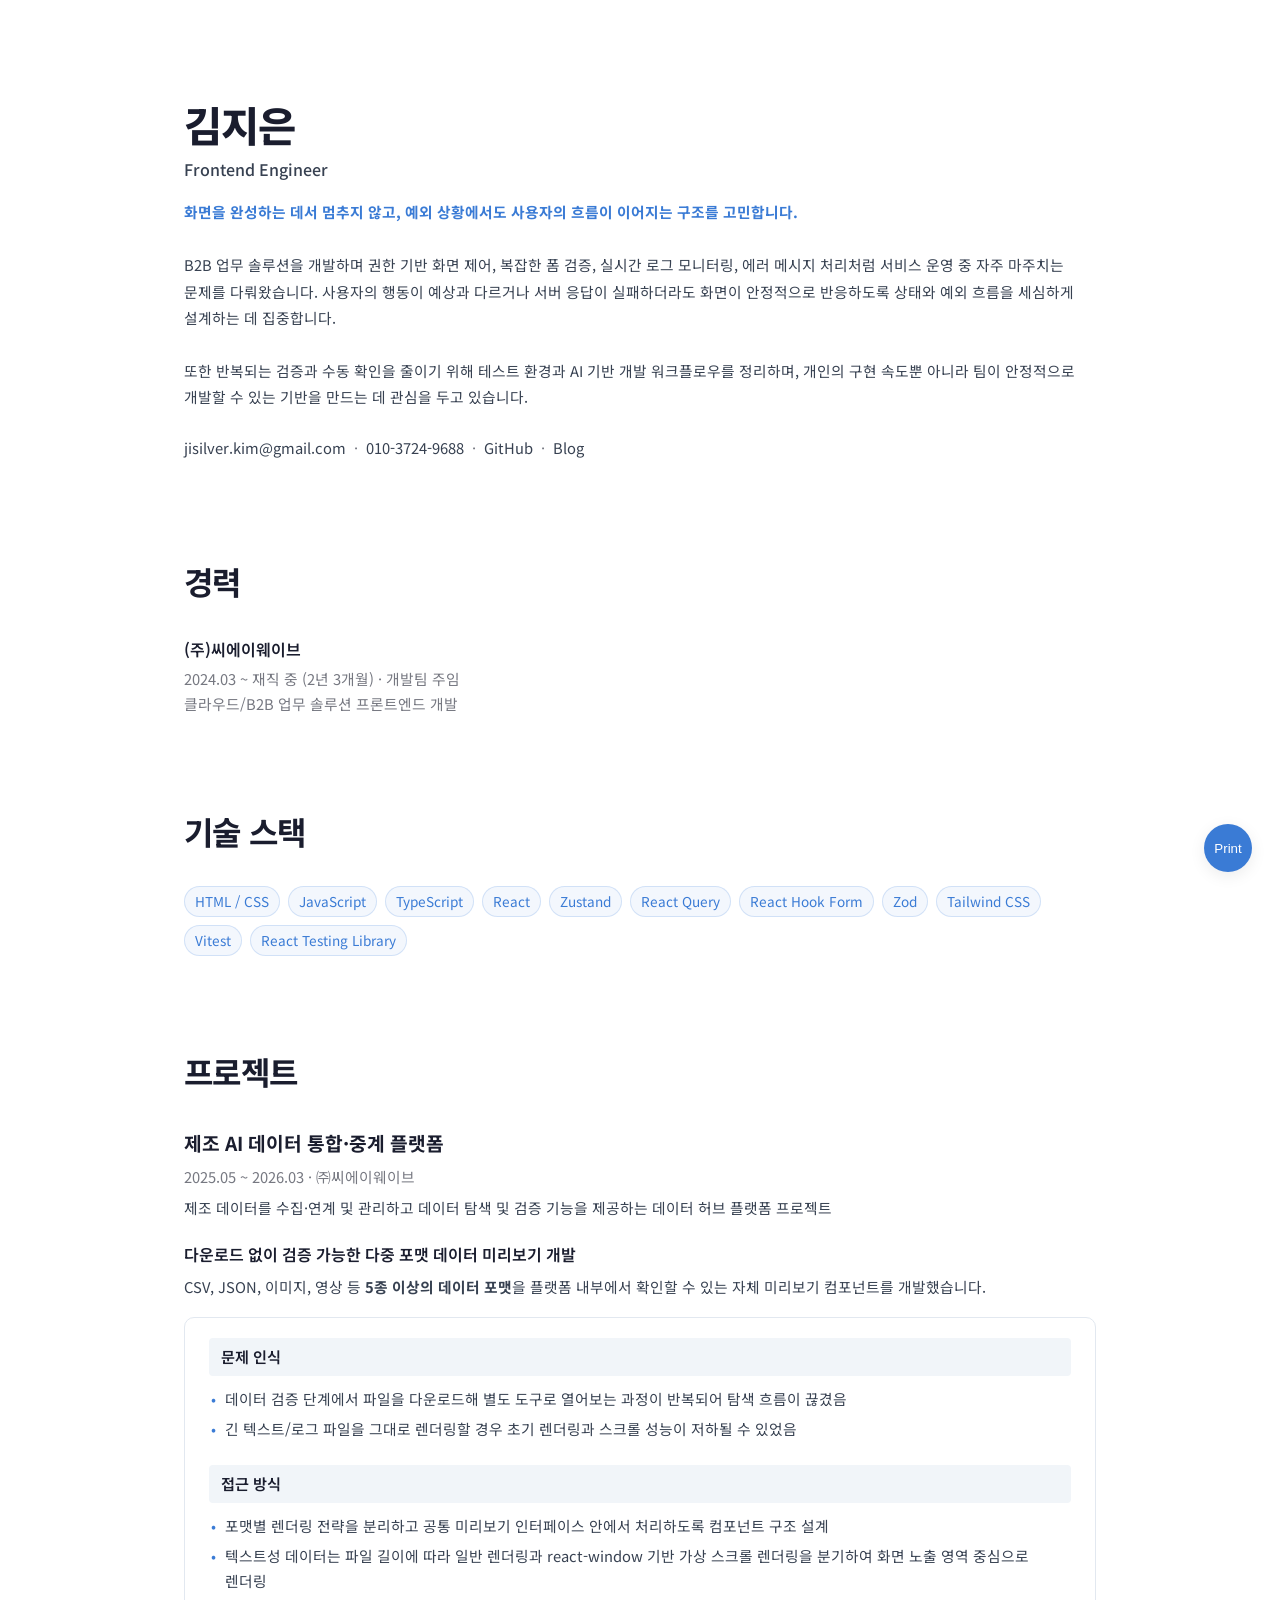
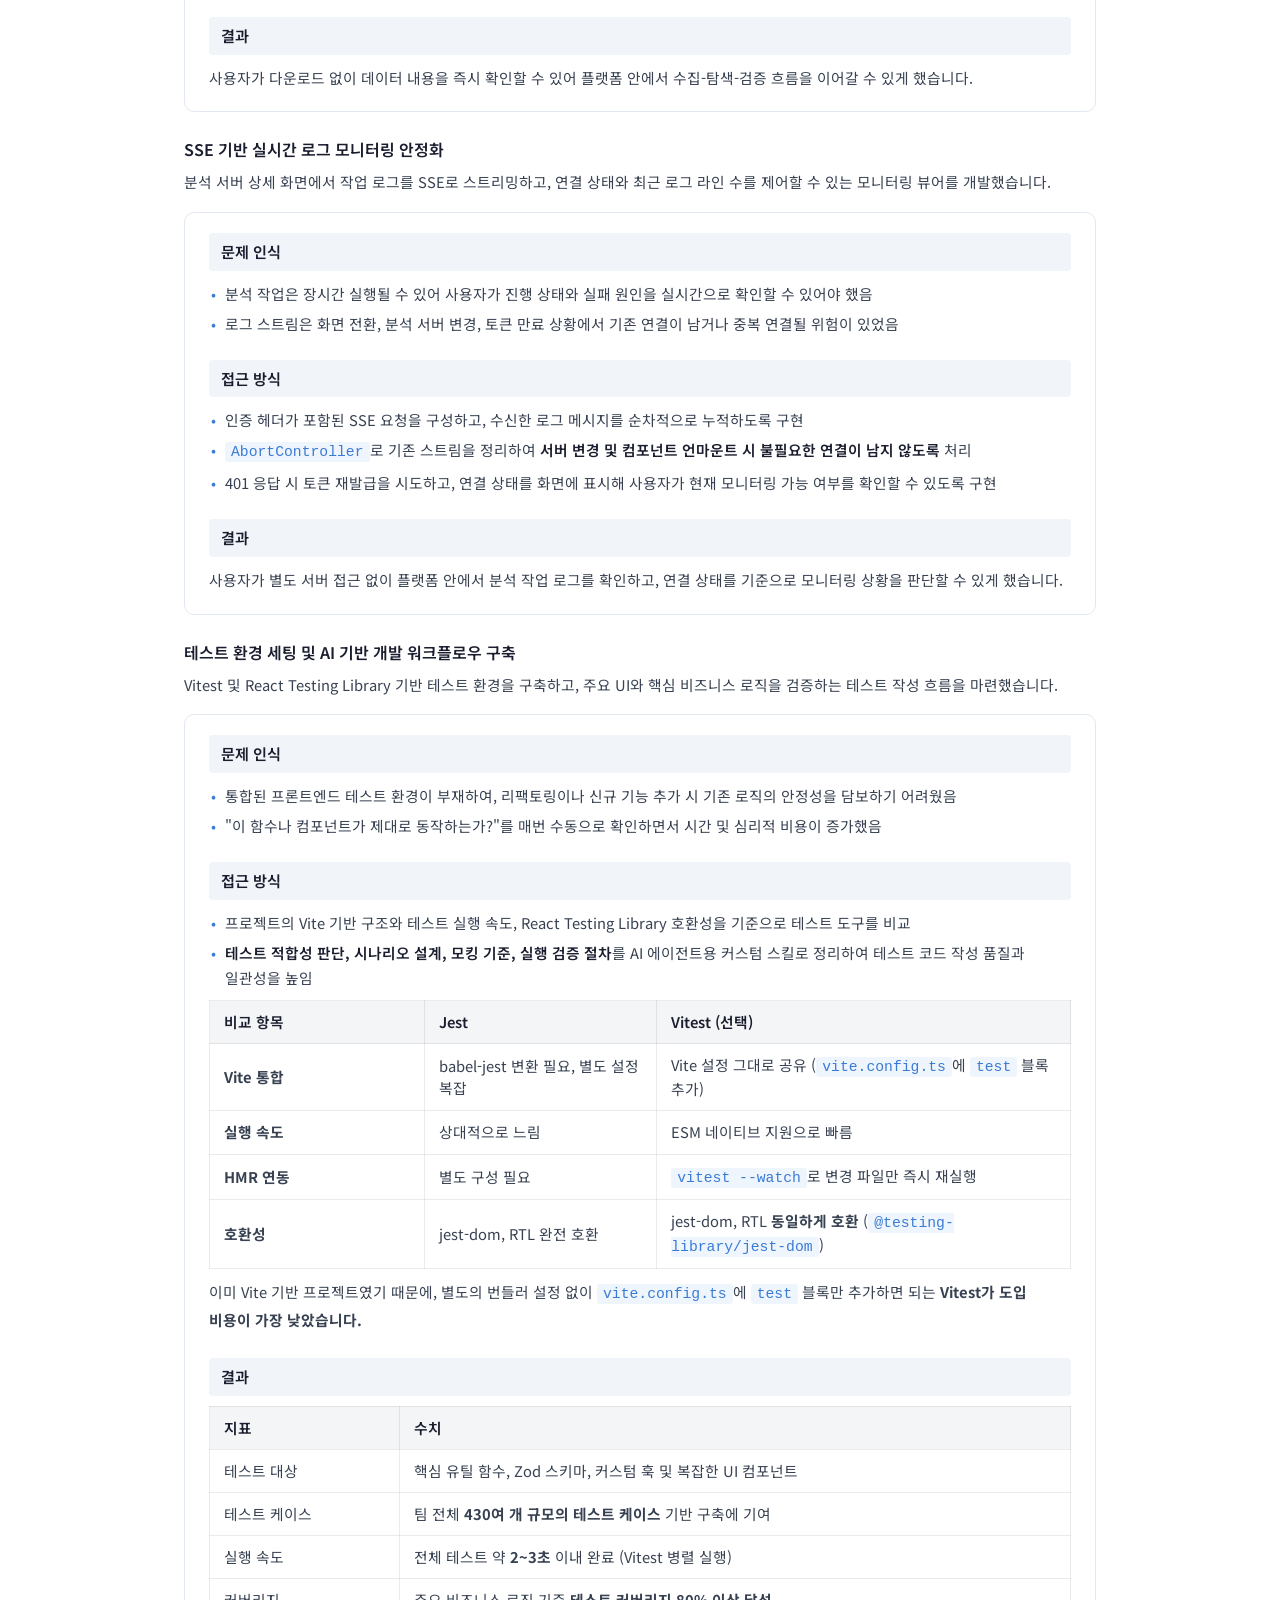
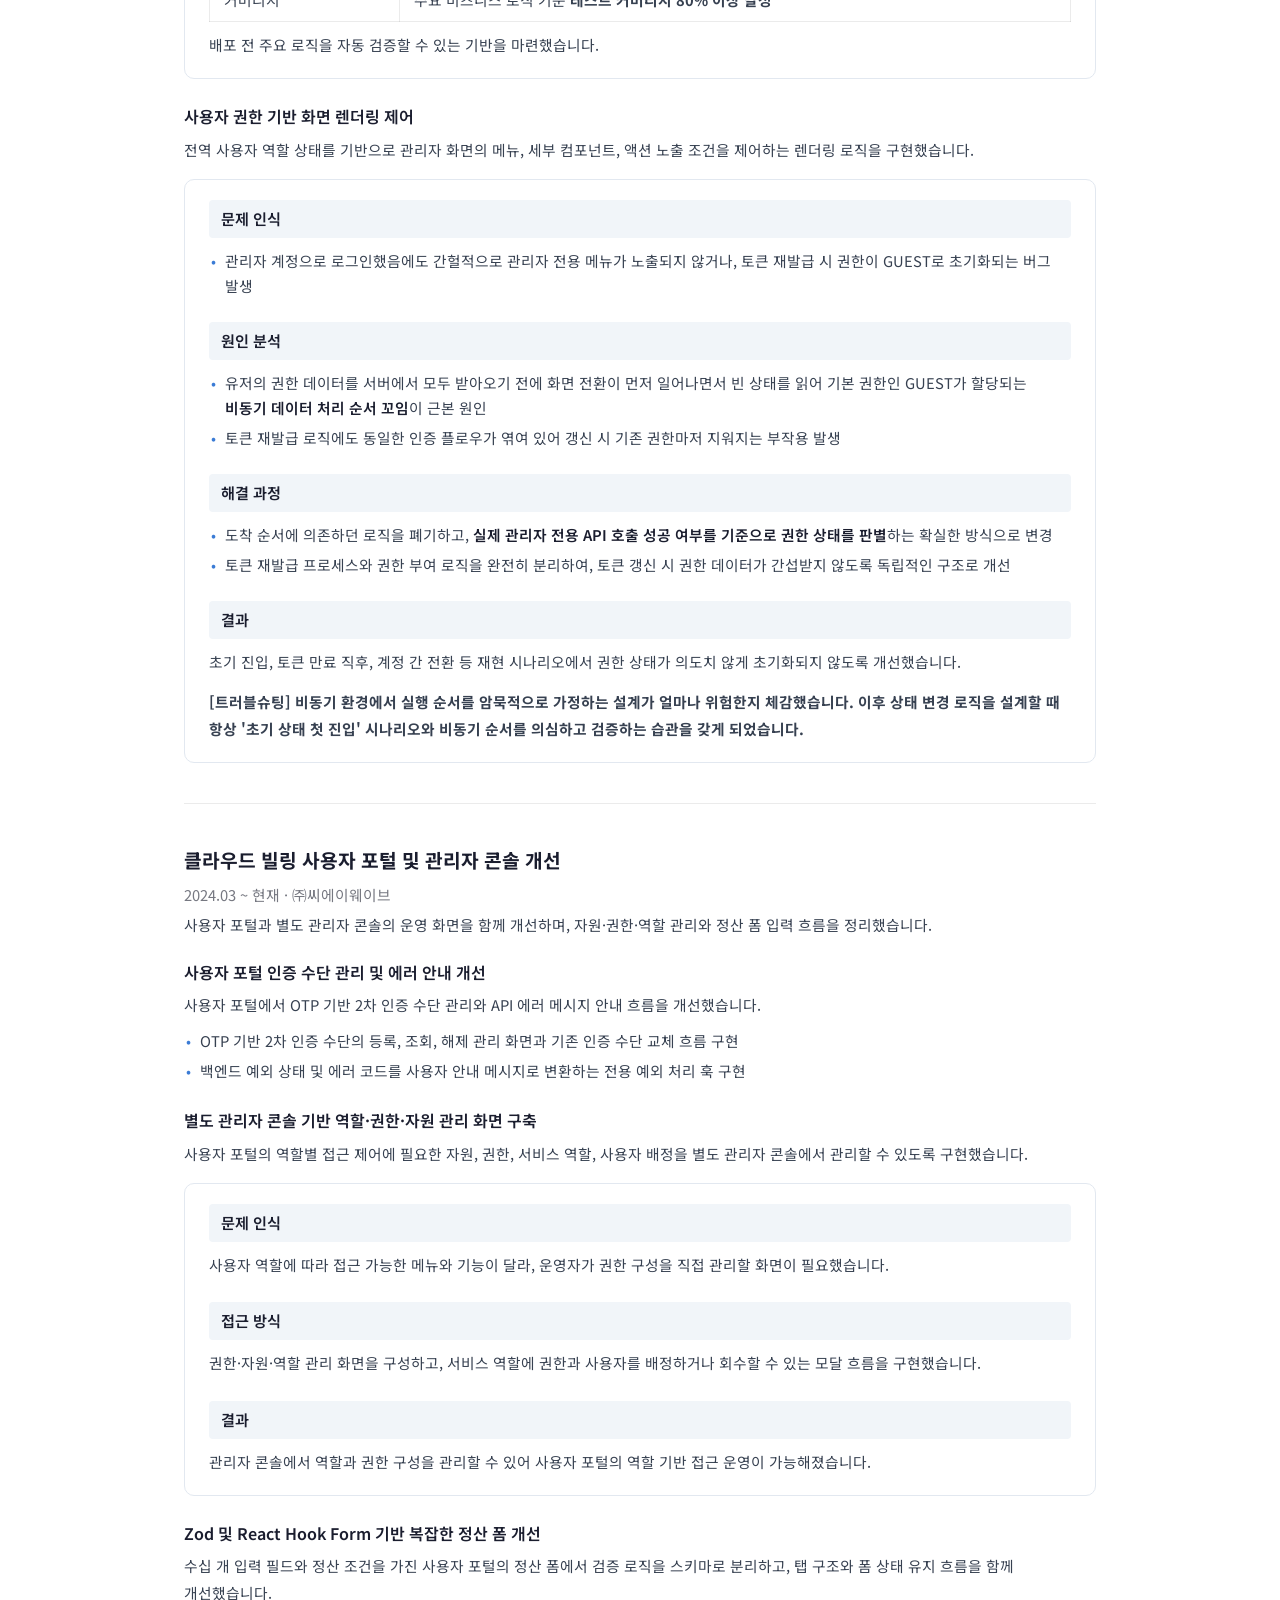
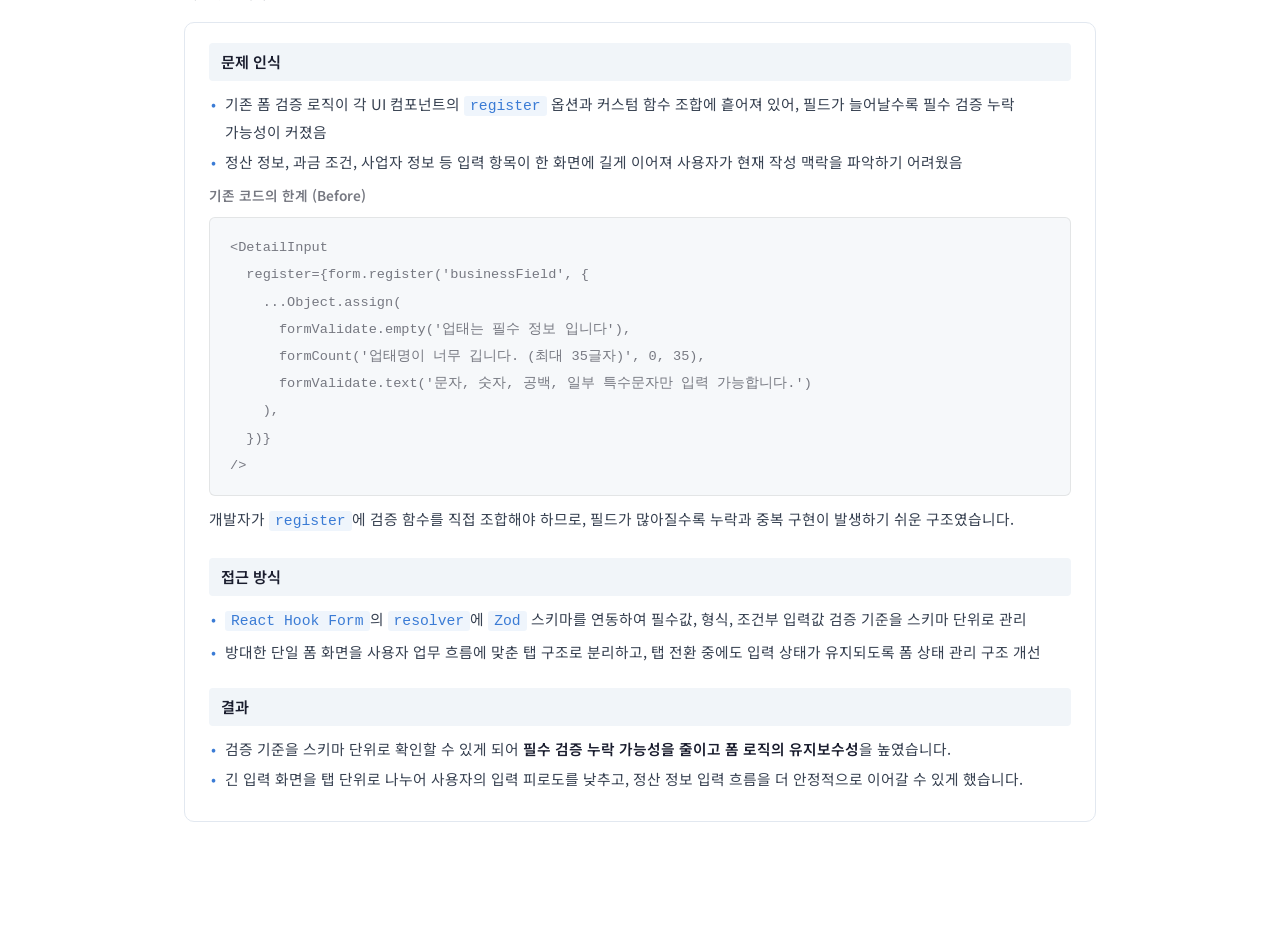
==== commit a10d3d28: "fix: 포트폴리오 배치 수정" ====
--- a/index.html
+++ b/index.html
@@ -44,294 +44,6 @@
         <div class="simple-item__sub">2024.03 ~ 재직 중 (2년 3개월) · 개발팀 주임<br>클라우드/B2B 업무 솔루션 프론트엔드 개발</div>
       </div>
     </section>
-
-
-    <!-- ===== 프로젝트 ===== -->
-    <section class="section" id="projects">
-      <div class="section__header">
-        <h2 class="section__title">프로젝트</h2>
-      </div>
-
-
-      <!-- ────── 프로젝트 1: 제조 AI 데이터 통합·중계 플랫폼 ────── -->
-      <article class="project">
-        <div class="project__header">
-          <h3 class="project__title">제조 AI 데이터 통합·중계 플랫폼</h3>
-          <p class="project__meta">2025.05 ~ 2026.03 · ㈜씨에이웨이브</p>
-          <p class="project__body">
-            제조 데이터를 수집·연계 및 관리하고 데이터 탐색 및 검증 기능을 제공하는 데이터 허브 플랫폼 프로젝트
-          </p>
-
-        </div>
-
-        <div class="project__feature">
-          <h4 class="project__feature-title">다운로드 없이 검증 가능한 다중 포맷 데이터 미리보기 개발</h4>
-          <p class="project__body">
-            CSV, JSON, 이미지, 영상 등 <strong>5종 이상의 데이터 포맷</strong>을 플랫폼 내부에서 확인할 수 있는 자체 미리보기 컴포넌트를 개발했습니다.
-          </p>
-
-          <div class="problem-solving">
-            <h5 class="problem-solving__label">문제 인식</h5>
-            <ul class="project__list">
-              <li>데이터 검증 단계에서 파일을 다운로드해 별도 도구로 열어보는 과정이 반복되어 탐색 흐름이 끊겼음</li>
-              <li>긴 텍스트/로그 파일을 그대로 렌더링할 경우 초기 렌더링과 스크롤 성능이 저하될 수 있었음</li>
-            </ul>
-
-            <h5 class="problem-solving__label">접근 방식</h5>
-            <ul class="project__list">
-              <li>포맷별 렌더링 전략을 분리하고 공통 미리보기 인터페이스 안에서 처리하도록 컴포넌트 구조 설계</li>
-              <li>텍스트성 데이터는 파일 길이에 따라 일반 렌더링과 react-window 기반 가상 스크롤 렌더링을 분기하여 화면 노출 영역 중심으로 렌더링</li>
-            </ul>
-
-            <h5 class="problem-solving__label">결과</h5>
-            <p class="problem-solving__note">
-              사용자가 다운로드 없이 데이터 내용을 즉시 확인할 수 있어 플랫폼 안에서 수집-탐색-검증 흐름을 이어갈 수 있게 했습니다.
-            </p>
-          </div>
-        </div>
-
-        <div class="project__feature">
-          <h4 class="project__feature-title">SSE 기반 실시간 로그 모니터링 안정화</h4>
-          <p class="project__body">
-            분석 서버 상세 화면에서 작업 로그를 SSE로 스트리밍하고, 연결 상태와 최근 로그 라인 수를 제어할 수 있는 모니터링 뷰어를 개발했습니다.
-          </p>
-
-          <div class="problem-solving">
-            <h5 class="problem-solving__label">문제 인식</h5>
-            <ul class="project__list">
-              <li>분석 작업은 장시간 실행될 수 있어 사용자가 진행 상태와 실패 원인을 실시간으로 확인할 수 있어야 했음</li>
-              <li>로그 스트림은 화면 전환, 분석 서버 변경, 토큰 만료 상황에서 기존 연결이 남거나 중복 연결될 위험이 있었음</li>
-            </ul>
-
-            <h5 class="problem-solving__label">접근 방식</h5>
-            <ul class="project__list">
-              <li>인증 헤더가 포함된 SSE 요청을 구성하고, 수신한 로그 메시지를 순차적으로 누적하도록 구현</li>
-              <li><code>AbortController</code>로 기존 스트림을 정리하여 <strong>서버 변경 및 컴포넌트 언마운트 시 불필요한 연결이 남지 않도록</strong> 처리</li>
-              <li>401 응답 시 토큰 재발급을 시도하고, 연결 상태를 화면에 표시해 사용자가 현재 모니터링 가능 여부를 확인할 수 있도록 구현</li>
-            </ul>
-
-            <h5 class="problem-solving__label">결과</h5>
-            <p class="problem-solving__note">
-              사용자가 별도 서버 접근 없이 플랫폼 안에서 분석 작업 로그를 확인하고, 연결 상태를 기준으로 모니터링 상황을 판단할 수 있게 했습니다.
-            </p>
-          </div>
-
-        </div>
-
-        <div class="project__feature">
-          <h4 class="project__feature-title">테스트 환경 세팅 및 AI 기반 개발 워크플로우 구축</h4>
-          <p class="project__body">
-            Vitest 및 React Testing Library 기반 테스트 환경을 구축하고, 주요 UI와 핵심 비즈니스 로직을 검증하는 테스트 작성 흐름을 마련했습니다.
-          </p>
-
-          <div class="problem-solving">
-            <h5 class="problem-solving__label">문제 인식</h5>
-            <ul class="project__list">
-              <li>통합된 프론트엔드 테스트 환경이 부재하여, 리팩토링이나 신규 기능 추가 시 기존 로직의 안정성을 담보하기 어려웠음</li>
-              <li>"이 함수나 컴포넌트가 제대로 동작하는가?"를 매번 수동으로 확인하면서 시간 및 심리적 비용이 증가했음</li>
-            </ul>
-
-            <h5 class="problem-solving__label">접근 방식</h5>
-            <ul class="project__list">
-              <li>프로젝트의 Vite 기반 구조와 테스트 실행 속도, React Testing Library 호환성을 기준으로 테스트 도구를 비교</li>
-              <li><strong>테스트 적합성 판단, 시나리오 설계, 모킹 기준, 실행 검증 절차</strong>를 AI 에이전트용 커스텀 스킬로 정리하여 테스트 코드 작성 품질과 일관성을 높임</li>
-            </ul>
-            <div class="problem-solving__comparison">
-              <table class="comparison-table">
-                <thead>
-                  <tr>
-                    <th style="width: 25%;">비교 항목</th>
-                    <th>Jest</th>
-                    <th>Vitest (선택)</th>
-                  </tr>
-                </thead>
-                <tbody>
-                  <tr>
-                    <td><strong>Vite 통합</strong></td>
-                    <td>babel-jest 변환 필요, 별도 설정 복잡</td>
-                    <td>Vite 설정 그대로 공유 (<code>vite.config.ts</code>에 <code>test</code> 블록 추가)</td>
-                  </tr>
-                  <tr>
-                    <td><strong>실행 속도</strong></td>
-                    <td>상대적으로 느림</td>
-                    <td>ESM 네이티브 지원으로 빠름</td>
-                  </tr>
-                  <tr>
-                    <td><strong>HMR 연동</strong></td>
-                    <td>별도 구성 필요</td>
-                    <td><code>vitest --watch</code>로 변경 파일만 즉시 재실행</td>
-                  </tr>
-                  <tr>
-                    <td><strong>호환성</strong></td>
-                    <td>jest-dom, RTL 완전 호환</td>
-                    <td>jest-dom, RTL <strong>동일하게 호환</strong> (<code>@testing-library/jest-dom</code>)</td>
-                  </tr>
-                </tbody>
-              </table>
-              <p class="problem-solving__note">
-                이미 Vite 기반 프로젝트였기 때문에, 별도의 번들러 설정 없이 <code>vite.config.ts</code>에 <code>test</code> 블록만 추가하면 되는 <strong>Vitest가 도입 비용이 가장 낮았습니다.</strong>
-              </p>
-            </div>
-
-            <h5 class="problem-solving__label">결과</h5>
-            <table class="comparison-table">
-              <thead>
-                <tr>
-                  <th>지표</th>
-                  <th>수치</th>
-                </tr>
-              </thead>
-              <tbody>
-                <tr>
-                  <td>테스트 대상</td>
-                  <td>핵심 유틸 함수, Zod 스키마, 커스텀 훅 및 복잡한 UI 컴포넌트</td>
-                </tr>
-                <tr>
-                  <td>테스트 케이스</td>
-                  <td>팀 전체 <strong>430여 개 규모의 테스트 케이스</strong> 기반 구축에 기여</td>
-                </tr>
-                <tr>
-                  <td>실행 속도</td>
-                  <td>전체 테스트 약 <strong>2~3초</strong> 이내 완료 (Vitest 병렬 실행)</td>
-                </tr>
-                <tr>
-                  <td>커버리지</td>
-                  <td>주요 비즈니스 로직 기준 <strong>테스트 커버리지 80% 이상 달성</strong></td>
-                </tr>
-              </tbody>
-            </table>
-            <p class="problem-solving__note">
-              배포 전 버그 조기 검출 및 디버깅 시간을 크게 단축했습니다.
-            </p>
-          </div>
-        </div>
-
-        <div class="project__feature">
-          <h4 class="project__feature-title">사용자 권한 기반 화면 렌더링 제어</h4>
-          <p class="project__body">
-            전역 사용자 역할 상태를 기반으로 관리자 화면의 메뉴, 세부 컴포넌트, 액션 노출 조건을 제어하는 렌더링 로직을 구현했습니다.
-          </p>
-
-          <div class="problem-solving">
-            <h5 class="problem-solving__label">문제 인식</h5>
-            <ul class="project__list">
-              <li>관리자 계정으로 로그인했음에도 간헐적으로 관리자 전용 메뉴가 노출되지 않거나, 토큰 재발급 시 권한이 GUEST로 초기화되는 버그 발생</li>
-            </ul>
-
-            <h5 class="problem-solving__label">원인 분석</h5>
-            <ul class="project__list">
-              <li>유저의 권한 데이터를 서버에서 모두 받아오기 전에 화면 전환이 먼저 일어나면서 빈 상태를 읽어 기본 권한인 GUEST가 할당되는 <strong>비동기 데이터 처리 순서 꼬임</strong>이 근본 원인</li>
-              <li>토큰 재발급 로직에도 동일한 인증 플로우가 엮여 있어 갱신 시 기존 권한마저 지워지는 부작용 발생</li>
-            </ul>
-
-            <h5 class="problem-solving__label">해결 과정</h5>
-            <ul class="project__list">
-              <li>도착 순서에 의존하던 로직을 폐기하고, <strong>실제 관리자 전용 API를 호출하여 성공 여부에 따라 권한을 부여</strong>하는 확실한 판별 방식으로 변경</li>
-              <li>토큰 재발급 프로세스와 권한 부여 로직을 완전히 분리하여, 토큰 갱신 시 권한 데이터가 간섭받지 않도록 독립적인 구조로 개선</li>
-            </ul>
-
-            <h5 class="problem-solving__label">결과</h5>
-            <p class="problem-solving__note">
-              초기 진입, 토큰 만료 직후, 계정 간 전환 등 재현 시나리오에서 권한 상태가 의도치 않게 초기화되지 않도록 개선했습니다.<br>
-              <span class="retrospective"><strong>[트러블슈팅] 비동기 환경에서 실행 순서를 암묵적으로 가정하는 설계가 얼마나 위험한지 체감했습니다. 이후 상태 변경 로직을 설계할 때 항상 '초기 상태 첫 진입' 시나리오와 비동기 순서를 의심하고 검증하는 습관을 갖게 되었습니다.</strong></span>
-            </p>
-          </div>
-        </div>
-      </article>
-
-      <hr class="project-divider" />
-
-
-
-      <!-- ────── 프로젝트 4: 클라우드 빌링 솔루션 ────── -->
-      <article class="project">
-        <div class="project__header">
-          <h3 class="project__title">클라우드 빌링 솔루션 기능 개선 및 운영</h3>
-          <p class="project__meta">2024.03 ~ 현재 · ㈜씨에이웨이브</p>
-          <p class="project__body">
-            사용자 포털과 별도 관리자 콘솔의 운영 화면을 함께 개선하며, 자원·권한·역할 관리와 정산 폼 입력 흐름을 정리했습니다.
-          </p>
-        </div>
-
-        <div class="project__feature">
-          <h4 class="project__feature-title">사용자 포털 인증 및 에러 안내 개선</h4>
-          <p class="project__body">
-            사용자 포털에서 OTP 기반 2차 인증 수단 관리와 API 에러 메시지 안내 흐름을 개선했습니다.
-          </p>
-          <ul class="project__list">
-            <li>OTP 기반 2차 인증 수단의 등록, 조회, 해제 관리 화면과 기존 인증 수단 교체 흐름 구현</li>
-            <li>백엔드 예외 상태 및 에러 코드를 사용자 안내 메시지로 변환하는 전용 예외 처리 훅 구현</li>
-          </ul>
-        </div>
-
-        <div class="project__feature">
-          <h4 class="project__feature-title">별도 관리자 콘솔 기반 역할·권한·자원 관리 화면 구축</h4>
-          <p class="project__body">
-            사용자 포털의 역할별 접근 제어에 필요한 자원, 권한, 서비스 역할, 사용자 배정을 별도 관리자 콘솔에서 관리할 수 있도록 구현했습니다.
-          </p>
-
-          <div class="problem-solving">
-            <h5 class="problem-solving__label">문제 인식</h5>
-            <p class="problem-solving__note">
-              사용자 역할에 따라 접근 가능한 메뉴와 기능이 달라, 운영자가 권한 구성을 직접 관리할 화면이 필요했습니다.
-            </p>
-
-            <h5 class="problem-solving__label">접근 방식</h5>
-            <p class="problem-solving__note">
-              권한·자원·역할 관리 화면을 구성하고, 서비스 역할에 권한과 사용자를 배정하거나 회수할 수 있는 모달 흐름을 구현했습니다.
-            </p>
-
-            <h5 class="problem-solving__label">결과</h5>
-            <p class="problem-solving__note">
-              관리자 콘솔에서 역할과 권한 구성을 관리할 수 있어 사용자 포털의 역할 기반 접근 운영이 가능해졌습니다.
-            </p>
-          </div>
-        </div>
-
-        <div class="project__feature">
-          <h4 class="project__feature-title">Zod 및 React Hook Form 기반 복잡한 정산 폼 개선</h4>
-          <p class="project__body">
-            수십 개 입력 필드와 정산 조건을 가진 사용자 포털의 정산 폼에서 검증 로직을 스키마로 분리하고, 탭 구조와 폼 상태 유지 흐름을 함께 개선했습니다.
-          </p>
-
-          <div class="problem-solving">
-            <h5 class="problem-solving__label">문제 인식</h5>
-            <ul class="project__list">
-              <li>기존 폼 검증 로직이 각 UI 컴포넌트의 <code>register</code> 옵션과 커스텀 함수 조합에 흩어져 있어, 필드가 늘어날수록 필수 검증 누락 가능성이 커졌음</li>
-              <li>정산 정보, 과금 조건, 사업자 정보 등 입력 항목이 한 화면에 길게 이어져 사용자가 현재 작성 맥락을 파악하기 어려웠음</li>
-            </ul>
-
-            <span class="comparison-label">기존 코드의 한계 (Before)</span>
-            <pre class="code-block"><code>&lt;DetailInput
-  register={form.register('businessField', {
-    ...Object.assign(
-      formValidate.empty('업태는 필수 정보 입니다'),
-      formCount('업태명이 너무 깁니다. (최대 35글자)', 0, 35),
-      formValidate.text('문자, 숫자, 공백, 일부 특수문자만 입력 가능합니다.')
-    ),
-  })}
-/&gt;</code></pre>
-            <p class="problem-solving__note">
-              개발자가 <code>register</code>에 검증 함수를 직접 조합해야 하므로, 필드가 많아질수록 누락과 중복 구현이 발생하기 쉬운 구조였습니다.
-            </p>
-
-            <h5 class="problem-solving__label">접근 방식</h5>
-            <ul class="project__list">
-              <li><code>React Hook Form</code>의 <code>resolver</code>에 <code>Zod</code> 스키마를 연동하여 필수값, 형식, 조건부 입력값 검증 기준을 스키마 단위로 관리</li>
-              <li>방대한 단일 폼 화면을 사용자 업무 흐름에 맞춘 탭 구조로 분리하고, 탭 전환 중에도 입력 상태가 유지되도록 폼 상태 관리 구조 개선</li>
-            </ul>
-
-            <h5 class="problem-solving__label">결과</h5>
-            <ul class="project__list">
-              <li>검증 기준을 스키마 단위로 확인할 수 있게 되어 <strong>필수 검증 누락 가능성을 줄이고 폼 로직의 유지보수성</strong>을 높였습니다.</li>
-              <li>긴 입력 화면을 탭 단위로 나누어 사용자의 입력 피로도를 낮추고, 정산 정보 입력 흐름을 더 안정적으로 이어갈 수 있게 했습니다.</li>
-            </ul>
-          </div>
-        </div>
-
-      </article>
-    </section>
-
 
     <!-- ===== 기술 스택 ===== -->
     <section class="section" id="skills">
@@ -354,39 +66,292 @@
     </section>
 
 
-    <!-- ===== 교육 ===== -->
-    <section class="section" id="education">
+    <!-- ===== 프로젝트 ===== -->
+    <section class="section" id="projects">
       <div class="section__header">
-        <h2 class="section__title">교육</h2>
-      </div>
-      <div class="simple-item">
-        <div class="simple-item__title">한국방송통신대학교 컴퓨터과학과</div>
-        <div class="simple-item__sub">2024.08 ~ 재학 중(편입)</div>
-      </div>
-      <div class="simple-item">
-        <div class="simple-item__title">엘리스 SW 엔지니어트랙 4기 수료</div>
-        <div class="simple-item__sub">2023.02 ~ 2023.06</div>
-      </div>
-      <div class="simple-item">
-        <div class="simple-item__title">수원여자대학교 모바일미디어과</div>
-        <div class="simple-item__sub">2017.03 ~ 2019.02</div>
-      </div>
+        <h2 class="section__title">프로젝트</h2>
+      </div>
+
+
+      <!-- ────── 프로젝트 1: 제조 AI 데이터 통합·중계 플랫폼 ────── -->
+      <article class="project">
+        <div class="project__header">
+          <h3 class="project__title">제조 AI 데이터 통합·중계 플랫폼</h3>
+          <p class="project__meta">2025.05 ~ 2026.03 · ㈜씨에이웨이브</p>
+          <p class="project__body">
+            제조 데이터를 수집·연계 및 관리하고 데이터 탐색 및 검증 기능을 제공하는 데이터 허브 플랫폼 프로젝트
+          </p>
+
+        </div>
+
+        <div class="project__feature">
+          <h4 class="project__feature-title">다운로드 없이 검증 가능한 다중 포맷 데이터 미리보기 개발</h4>
+          <p class="project__body">
+            CSV, JSON, 이미지, 영상 등 <strong>5종 이상의 데이터 포맷</strong>을 플랫폼 내부에서 확인할 수 있는 자체 미리보기 컴포넌트를 개발했습니다.
+          </p>
+
+          <div class="problem-solving">
+            <h5 class="problem-solving__label">문제 인식</h5>
+            <ul class="project__list">
+              <li>데이터 검증 단계에서 파일을 다운로드해 별도 도구로 열어보는 과정이 반복되어 탐색 흐름이 끊겼음</li>
+              <li>긴 텍스트/로그 파일을 그대로 렌더링할 경우 초기 렌더링과 스크롤 성능이 저하될 수 있었음</li>
+            </ul>
+
+            <h5 class="problem-solving__label">접근 방식</h5>
+            <ul class="project__list">
+              <li>포맷별 렌더링 전략을 분리하고 공통 미리보기 인터페이스 안에서 처리하도록 컴포넌트 구조 설계</li>
+              <li>텍스트성 데이터는 파일 길이에 따라 일반 렌더링과 react-window 기반 가상 스크롤 렌더링을 분기하여 화면 노출 영역 중심으로 렌더링</li>
+            </ul>
+
+            <h5 class="problem-solving__label">결과</h5>
+            <p class="problem-solving__note">
+              사용자가 다운로드 없이 데이터 내용을 즉시 확인할 수 있어 플랫폼 안에서 수집-탐색-검증 흐름을 이어갈 수 있게 했습니다.
+            </p>
+          </div>
+        </div>
+
+        <div class="project__feature">
+          <h4 class="project__feature-title">SSE 기반 실시간 로그 모니터링 안정화</h4>
+          <p class="project__body">
+            분석 서버 상세 화면에서 작업 로그를 SSE로 스트리밍하고, 연결 상태와 최근 로그 라인 수를 제어할 수 있는 모니터링 뷰어를 개발했습니다.
+          </p>
+
+          <div class="problem-solving">
+            <h5 class="problem-solving__label">문제 인식</h5>
+            <ul class="project__list">
+              <li>분석 작업은 장시간 실행될 수 있어 사용자가 진행 상태와 실패 원인을 실시간으로 확인할 수 있어야 했음</li>
+              <li>로그 스트림은 화면 전환, 분석 서버 변경, 토큰 만료 상황에서 기존 연결이 남거나 중복 연결될 위험이 있었음</li>
+            </ul>
+
+            <h5 class="problem-solving__label">접근 방식</h5>
+            <ul class="project__list">
+              <li>인증 헤더가 포함된 SSE 요청을 구성하고, 수신한 로그 메시지를 순차적으로 누적하도록 구현</li>
+              <li><code>AbortController</code>로 기존 스트림을 정리하여 <strong>서버 변경 및 컴포넌트 언마운트 시 불필요한 연결이 남지 않도록</strong> 처리</li>
+              <li>401 응답 시 토큰 재발급을 시도하고, 연결 상태를 화면에 표시해 사용자가 현재 모니터링 가능 여부를 확인할 수 있도록 구현</li>
+            </ul>
+
+            <h5 class="problem-solving__label">결과</h5>
+            <p class="problem-solving__note">
+              사용자가 별도 서버 접근 없이 플랫폼 안에서 분석 작업 로그를 확인하고, 연결 상태를 기준으로 모니터링 상황을 판단할 수 있게 했습니다.
+            </p>
+          </div>
+
+        </div>
+
+        <div class="project__feature">
+          <h4 class="project__feature-title">테스트 환경 세팅 및 AI 기반 개발 워크플로우 구축</h4>
+          <p class="project__body">
+            Vitest 및 React Testing Library 기반 테스트 환경을 구축하고, 주요 UI와 핵심 비즈니스 로직을 검증하는 테스트 작성 흐름을 마련했습니다.
+          </p>
+
+          <div class="problem-solving">
+            <h5 class="problem-solving__label">문제 인식</h5>
+            <ul class="project__list">
+              <li>통합된 프론트엔드 테스트 환경이 부재하여, 리팩토링이나 신규 기능 추가 시 기존 로직의 안정성을 담보하기 어려웠음</li>
+              <li>"이 함수나 컴포넌트가 제대로 동작하는가?"를 매번 수동으로 확인하면서 시간 및 심리적 비용이 증가했음</li>
+            </ul>
+
+            <h5 class="problem-solving__label">접근 방식</h5>
+            <ul class="project__list">
+              <li>프로젝트의 Vite 기반 구조와 테스트 실행 속도, React Testing Library 호환성을 기준으로 테스트 도구를 비교</li>
+              <li><strong>테스트 적합성 판단, 시나리오 설계, 모킹 기준, 실행 검증 절차</strong>를 AI 에이전트용 커스텀 스킬로 정리하여 테스트 코드 작성 품질과 일관성을 높임</li>
+            </ul>
+            <div class="problem-solving__comparison">
+              <table class="comparison-table">
+                <thead>
+                  <tr>
+                    <th style="width: 25%;">비교 항목</th>
+                    <th>Jest</th>
+                    <th>Vitest (선택)</th>
+                  </tr>
+                </thead>
+                <tbody>
+                  <tr>
+                    <td><strong>Vite 통합</strong></td>
+                    <td>babel-jest 변환 필요, 별도 설정 복잡</td>
+                    <td>Vite 설정 그대로 공유 (<code>vite.config.ts</code>에 <code>test</code> 블록 추가)</td>
+                  </tr>
+                  <tr>
+                    <td><strong>실행 속도</strong></td>
+                    <td>상대적으로 느림</td>
+                    <td>ESM 네이티브 지원으로 빠름</td>
+                  </tr>
+                  <tr>
+                    <td><strong>HMR 연동</strong></td>
+                    <td>별도 구성 필요</td>
+                    <td><code>vitest --watch</code>로 변경 파일만 즉시 재실행</td>
+                  </tr>
+                  <tr>
+                    <td><strong>호환성</strong></td>
+                    <td>jest-dom, RTL 완전 호환</td>
+                    <td>jest-dom, RTL <strong>동일하게 호환</strong> (<code>@testing-library/jest-dom</code>)</td>
+                  </tr>
+                </tbody>
+              </table>
+              <p class="problem-solving__note">
+                이미 Vite 기반 프로젝트였기 때문에, 별도의 번들러 설정 없이 <code>vite.config.ts</code>에 <code>test</code> 블록만 추가하면 되는 <strong>Vitest가 도입 비용이 가장 낮았습니다.</strong>
+              </p>
+            </div>
+
+            <h5 class="problem-solving__label">결과</h5>
+            <table class="comparison-table">
+              <thead>
+                <tr>
+                  <th>지표</th>
+                  <th>수치</th>
+                </tr>
+              </thead>
+              <tbody>
+                <tr>
+                  <td>테스트 대상</td>
+                  <td>핵심 유틸 함수, Zod 스키마, 커스텀 훅 및 복잡한 UI 컴포넌트</td>
+                </tr>
+                <tr>
+                  <td>테스트 케이스</td>
+                  <td>팀 전체 <strong>430여 개 규모의 테스트 케이스</strong> 기반 구축에 기여</td>
+                </tr>
+                <tr>
+                  <td>실행 속도</td>
+                  <td>전체 테스트 약 <strong>2~3초</strong> 이내 완료 (Vitest 병렬 실행)</td>
+                </tr>
+                <tr>
+                  <td>커버리지</td>
+                  <td>주요 비즈니스 로직 기준 <strong>테스트 커버리지 80% 이상 달성</strong></td>
+                </tr>
+              </tbody>
+            </table>
+            <p class="problem-solving__note">
+              배포 전 주요 로직을 자동 검증할 수 있는 기반을 마련했습니다.
+            </p>
+          </div>
+        </div>
+
+        <div class="project__feature">
+          <h4 class="project__feature-title">사용자 권한 기반 화면 렌더링 제어</h4>
+          <p class="project__body">
+            전역 사용자 역할 상태를 기반으로 관리자 화면의 메뉴, 세부 컴포넌트, 액션 노출 조건을 제어하는 렌더링 로직을 구현했습니다.
+          </p>
+
+          <div class="problem-solving">
+            <h5 class="problem-solving__label">문제 인식</h5>
+            <ul class="project__list">
+              <li>관리자 계정으로 로그인했음에도 간헐적으로 관리자 전용 메뉴가 노출되지 않거나, 토큰 재발급 시 권한이 GUEST로 초기화되는 버그 발생</li>
+            </ul>
+
+            <h5 class="problem-solving__label">원인 분석</h5>
+            <ul class="project__list">
+              <li>유저의 권한 데이터를 서버에서 모두 받아오기 전에 화면 전환이 먼저 일어나면서 빈 상태를 읽어 기본 권한인 GUEST가 할당되는 <strong>비동기 데이터 처리 순서 꼬임</strong>이 근본 원인</li>
+              <li>토큰 재발급 로직에도 동일한 인증 플로우가 엮여 있어 갱신 시 기존 권한마저 지워지는 부작용 발생</li>
+            </ul>
+
+            <h5 class="problem-solving__label">해결 과정</h5>
+            <ul class="project__list">
+              <li>도착 순서에 의존하던 로직을 폐기하고, <strong>실제 관리자 전용 API 호출 성공 여부를 기준으로 권한 상태를 판별</strong>하는 확실한 방식으로 변경</li>
+              <li>토큰 재발급 프로세스와 권한 부여 로직을 완전히 분리하여, 토큰 갱신 시 권한 데이터가 간섭받지 않도록 독립적인 구조로 개선</li>
+            </ul>
+
+            <h5 class="problem-solving__label">결과</h5>
+            <p class="problem-solving__note">
+              초기 진입, 토큰 만료 직후, 계정 간 전환 등 재현 시나리오에서 권한 상태가 의도치 않게 초기화되지 않도록 개선했습니다.<br>
+              <span class="retrospective"><strong>[트러블슈팅] 비동기 환경에서 실행 순서를 암묵적으로 가정하는 설계가 얼마나 위험한지 체감했습니다. 이후 상태 변경 로직을 설계할 때 항상 '초기 상태 첫 진입' 시나리오와 비동기 순서를 의심하고 검증하는 습관을 갖게 되었습니다.</strong></span>
+            </p>
+          </div>
+        </div>
+      </article>
+
+      <hr class="project-divider" />
+
+
+
+      <!-- ────── 프로젝트 4: 클라우드 빌링 솔루션 ────── -->
+      <article class="project">
+        <div class="project__header">
+          <h3 class="project__title">클라우드 빌링 사용자 포털 및 관리자 콘솔 개선</h3>
+          <p class="project__meta">2024.03 ~ 현재 · ㈜씨에이웨이브</p>
+          <p class="project__body">
+            사용자 포털과 별도 관리자 콘솔의 운영 화면을 함께 개선하며, 자원·권한·역할 관리와 정산 폼 입력 흐름을 정리했습니다.
+          </p>
+        </div>
+
+        <div class="project__feature">
+          <h4 class="project__feature-title">사용자 포털 인증 수단 관리 및 에러 안내 개선</h4>
+          <p class="project__body">
+            사용자 포털에서 OTP 기반 2차 인증 수단 관리와 API 에러 메시지 안내 흐름을 개선했습니다.
+          </p>
+          <ul class="project__list">
+            <li>OTP 기반 2차 인증 수단의 등록, 조회, 해제 관리 화면과 기존 인증 수단 교체 흐름 구현</li>
+            <li>백엔드 예외 상태 및 에러 코드를 사용자 안내 메시지로 변환하는 전용 예외 처리 훅 구현</li>
+          </ul>
+        </div>
+
+        <div class="project__feature">
+          <h4 class="project__feature-title">별도 관리자 콘솔 기반 역할·권한·자원 관리 화면 구축</h4>
+          <p class="project__body">
+            사용자 포털의 역할별 접근 제어에 필요한 자원, 권한, 서비스 역할, 사용자 배정을 별도 관리자 콘솔에서 관리할 수 있도록 구현했습니다.
+          </p>
+
+          <div class="problem-solving">
+            <h5 class="problem-solving__label">문제 인식</h5>
+            <p class="problem-solving__note">
+              사용자 역할에 따라 접근 가능한 메뉴와 기능이 달라, 운영자가 권한 구성을 직접 관리할 화면이 필요했습니다.
+            </p>
+
+            <h5 class="problem-solving__label">접근 방식</h5>
+            <p class="problem-solving__note">
+              권한·자원·역할 관리 화면을 구성하고, 서비스 역할에 권한과 사용자를 배정하거나 회수할 수 있는 모달 흐름을 구현했습니다.
+            </p>
+
+            <h5 class="problem-solving__label">결과</h5>
+            <p class="problem-solving__note">
+              관리자 콘솔에서 역할과 권한 구성을 관리할 수 있어 사용자 포털의 역할 기반 접근 운영이 가능해졌습니다.
+            </p>
+          </div>
+        </div>
+
+        <div class="project__feature">
+          <h4 class="project__feature-title">Zod 및 React Hook Form 기반 복잡한 정산 폼 개선</h4>
+          <p class="project__body">
+            수십 개 입력 필드와 정산 조건을 가진 사용자 포털의 정산 폼에서 검증 로직을 스키마로 분리하고, 탭 구조와 폼 상태 유지 흐름을 함께 개선했습니다.
+          </p>
+
+          <div class="problem-solving">
+            <h5 class="problem-solving__label">문제 인식</h5>
+            <ul class="project__list">
+              <li>기존 폼 검증 로직이 각 UI 컴포넌트의 <code>register</code> 옵션과 커스텀 함수 조합에 흩어져 있어, 필드가 늘어날수록 필수 검증 누락 가능성이 커졌음</li>
+              <li>정산 정보, 과금 조건, 사업자 정보 등 입력 항목이 한 화면에 길게 이어져 사용자가 현재 작성 맥락을 파악하기 어려웠음</li>
+            </ul>
+
+            <span class="comparison-label">기존 코드의 한계 (Before)</span>
+            <pre class="code-block"><code>&lt;DetailInput
+  register={form.register('businessField', {
+    ...Object.assign(
+      formValidate.empty('업태는 필수 정보 입니다'),
+      formCount('업태명이 너무 깁니다. (최대 35글자)', 0, 35),
+      formValidate.text('문자, 숫자, 공백, 일부 특수문자만 입력 가능합니다.')
+    ),
+  })}
+/&gt;</code></pre>
+            <p class="problem-solving__note">
+              개발자가 <code>register</code>에 검증 함수를 직접 조합해야 하므로, 필드가 많아질수록 누락과 중복 구현이 발생하기 쉬운 구조였습니다.
+            </p>
+
+            <h5 class="problem-solving__label">접근 방식</h5>
+            <ul class="project__list">
+              <li><code>React Hook Form</code>의 <code>resolver</code>에 <code>Zod</code> 스키마를 연동하여 필수값, 형식, 조건부 입력값 검증 기준을 스키마 단위로 관리</li>
+              <li>방대한 단일 폼 화면을 사용자 업무 흐름에 맞춘 탭 구조로 분리하고, 탭 전환 중에도 입력 상태가 유지되도록 폼 상태 관리 구조 개선</li>
+            </ul>
+
+            <h5 class="problem-solving__label">결과</h5>
+            <ul class="project__list">
+              <li>검증 기준을 스키마 단위로 확인할 수 있게 되어 <strong>필수 검증 누락 가능성을 줄이고 폼 로직의 유지보수성</strong>을 높였습니다.</li>
+              <li>긴 입력 화면을 탭 단위로 나누어 사용자의 입력 피로도를 낮추고, 정산 정보 입력 흐름을 더 안정적으로 이어갈 수 있게 했습니다.</li>
+            </ul>
+          </div>
+        </div>
+
+      </article>
     </section>
 
-    <!-- ===== 자격증 ===== -->
-    <section class="section" id="certificates">
-      <div class="section__header">
-        <h2 class="section__title">자격증</h2>
-      </div>
-      <div class="simple-item">
-        <div class="simple-item__title">정보처리기사</div>
-        <div class="simple-item__sub">2023.11 · 한국산업인력공단</div>
-      </div>
-      <div class="simple-item">
-        <div class="simple-item__title">정보처리산업기사</div>
-        <div class="simple-item__sub">2020.06 · 한국산업인력공단</div>
-      </div>
-    </section>
 
   </div>
 
--- a/index.css
+++ b/index.css
@@ -415,7 +415,7 @@
 }
 
 
-/* ===== 단순 항목 (학력/자격/교육) ===== */
+/* ===== 단순 항목 ===== */
 .simple-item {
   margin-bottom: 14px;
 }
@@ -594,10 +594,8 @@
   }
 
   #skills,
-  #education,
-  #certificates,
   .simple-item {
     page-break-inside: avoid;
     break-inside: avoid;
   }
-}+}
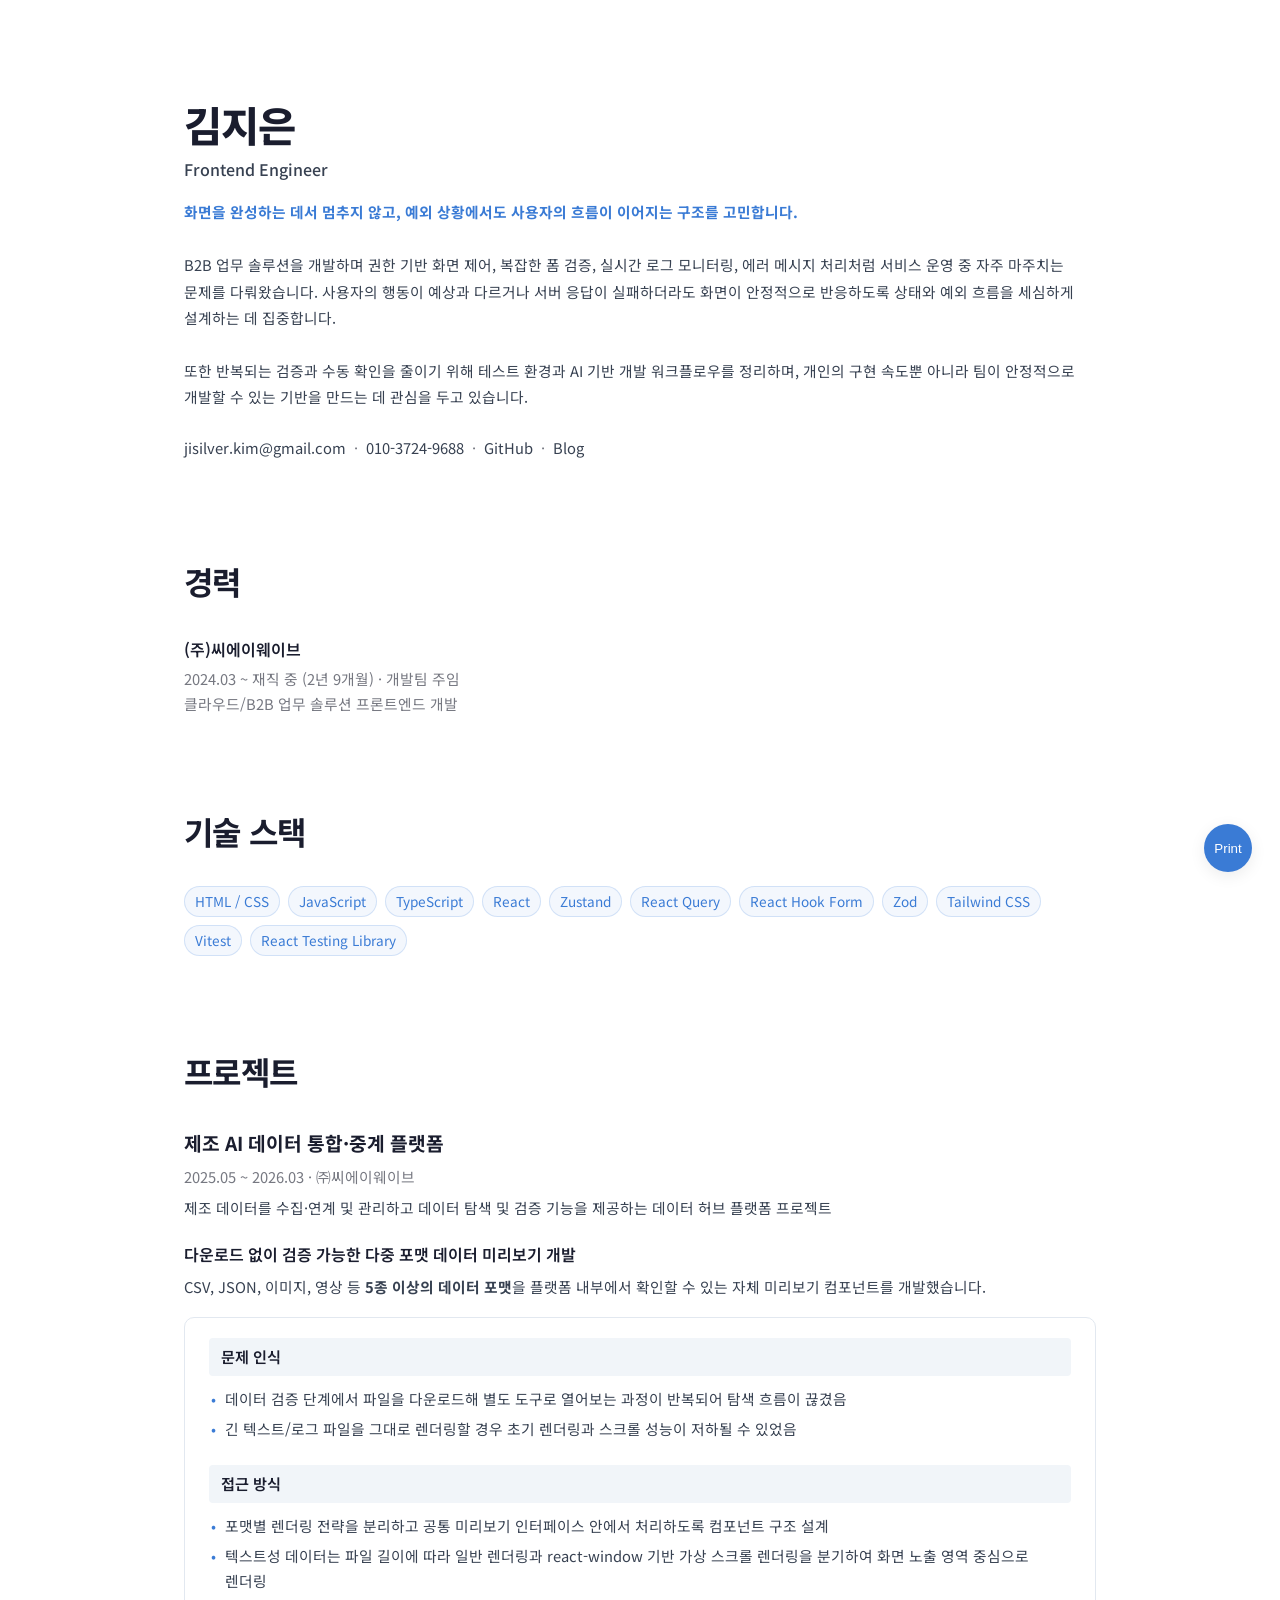
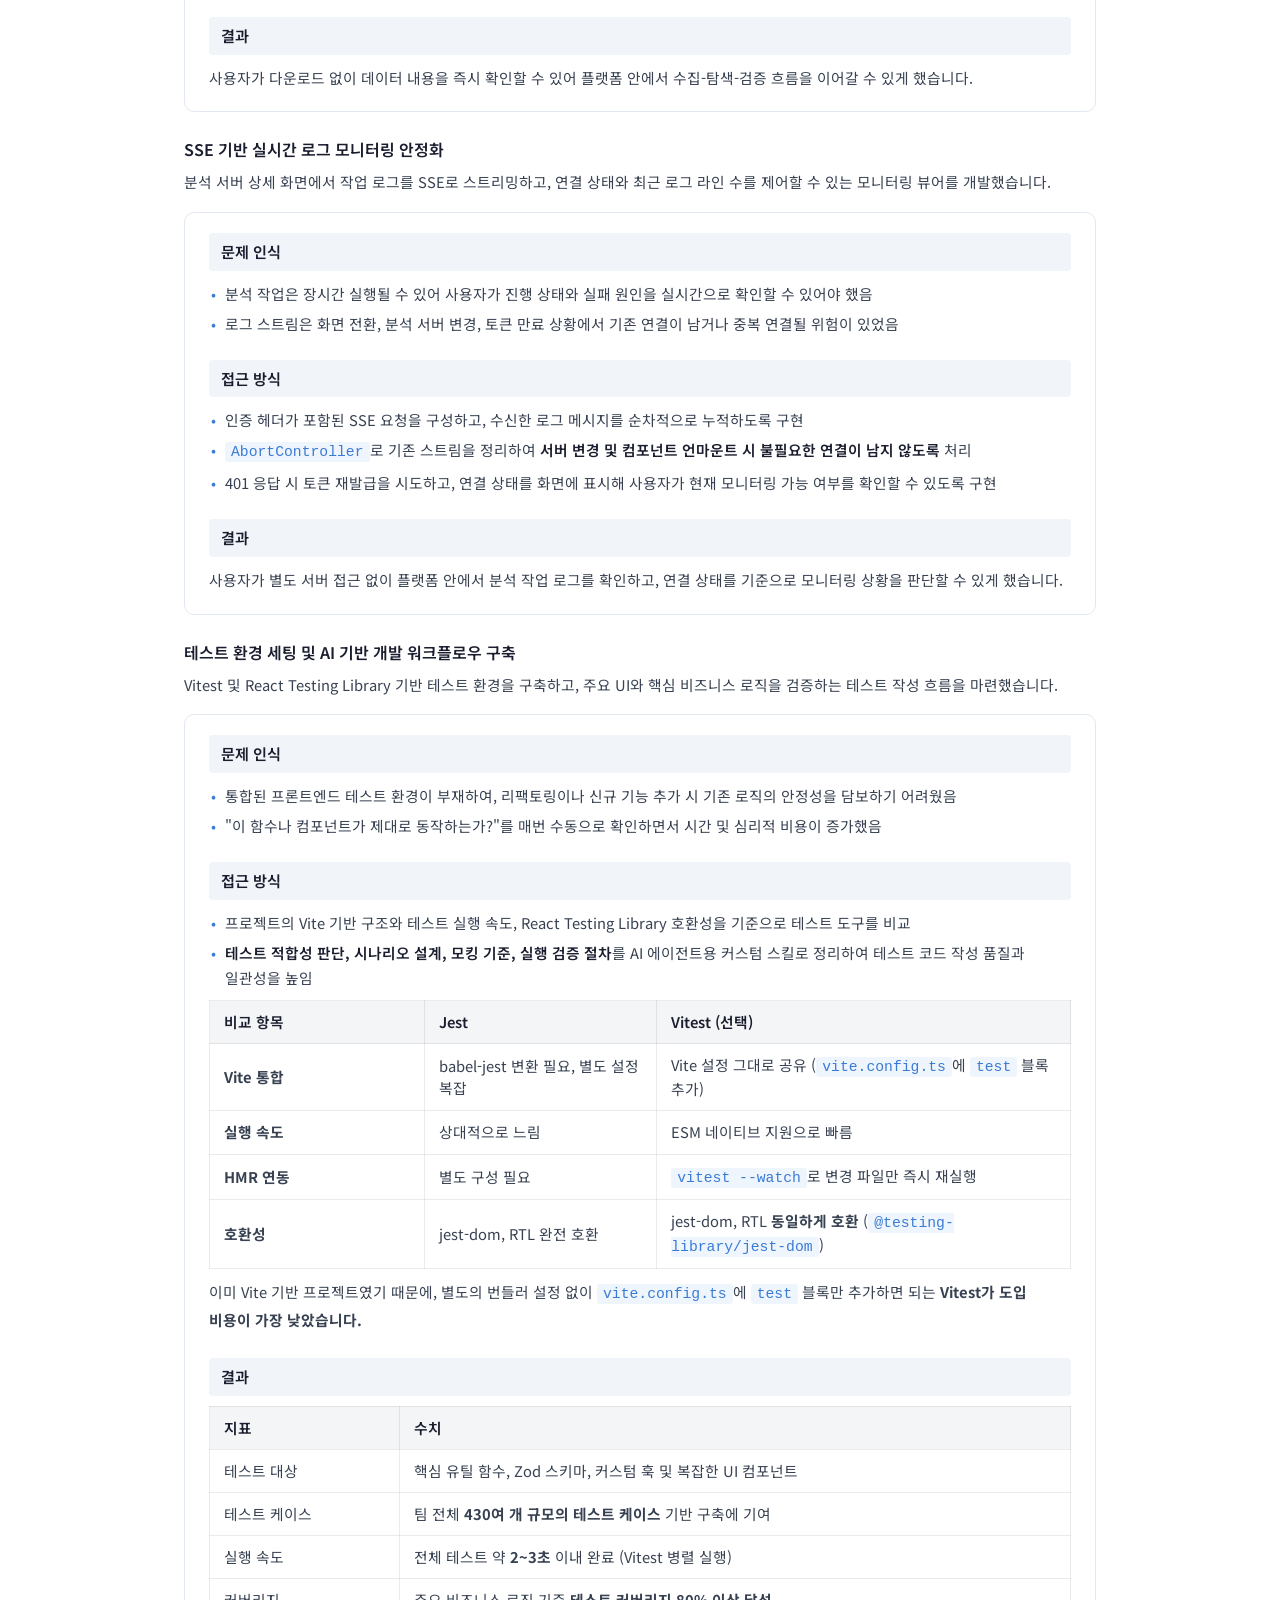
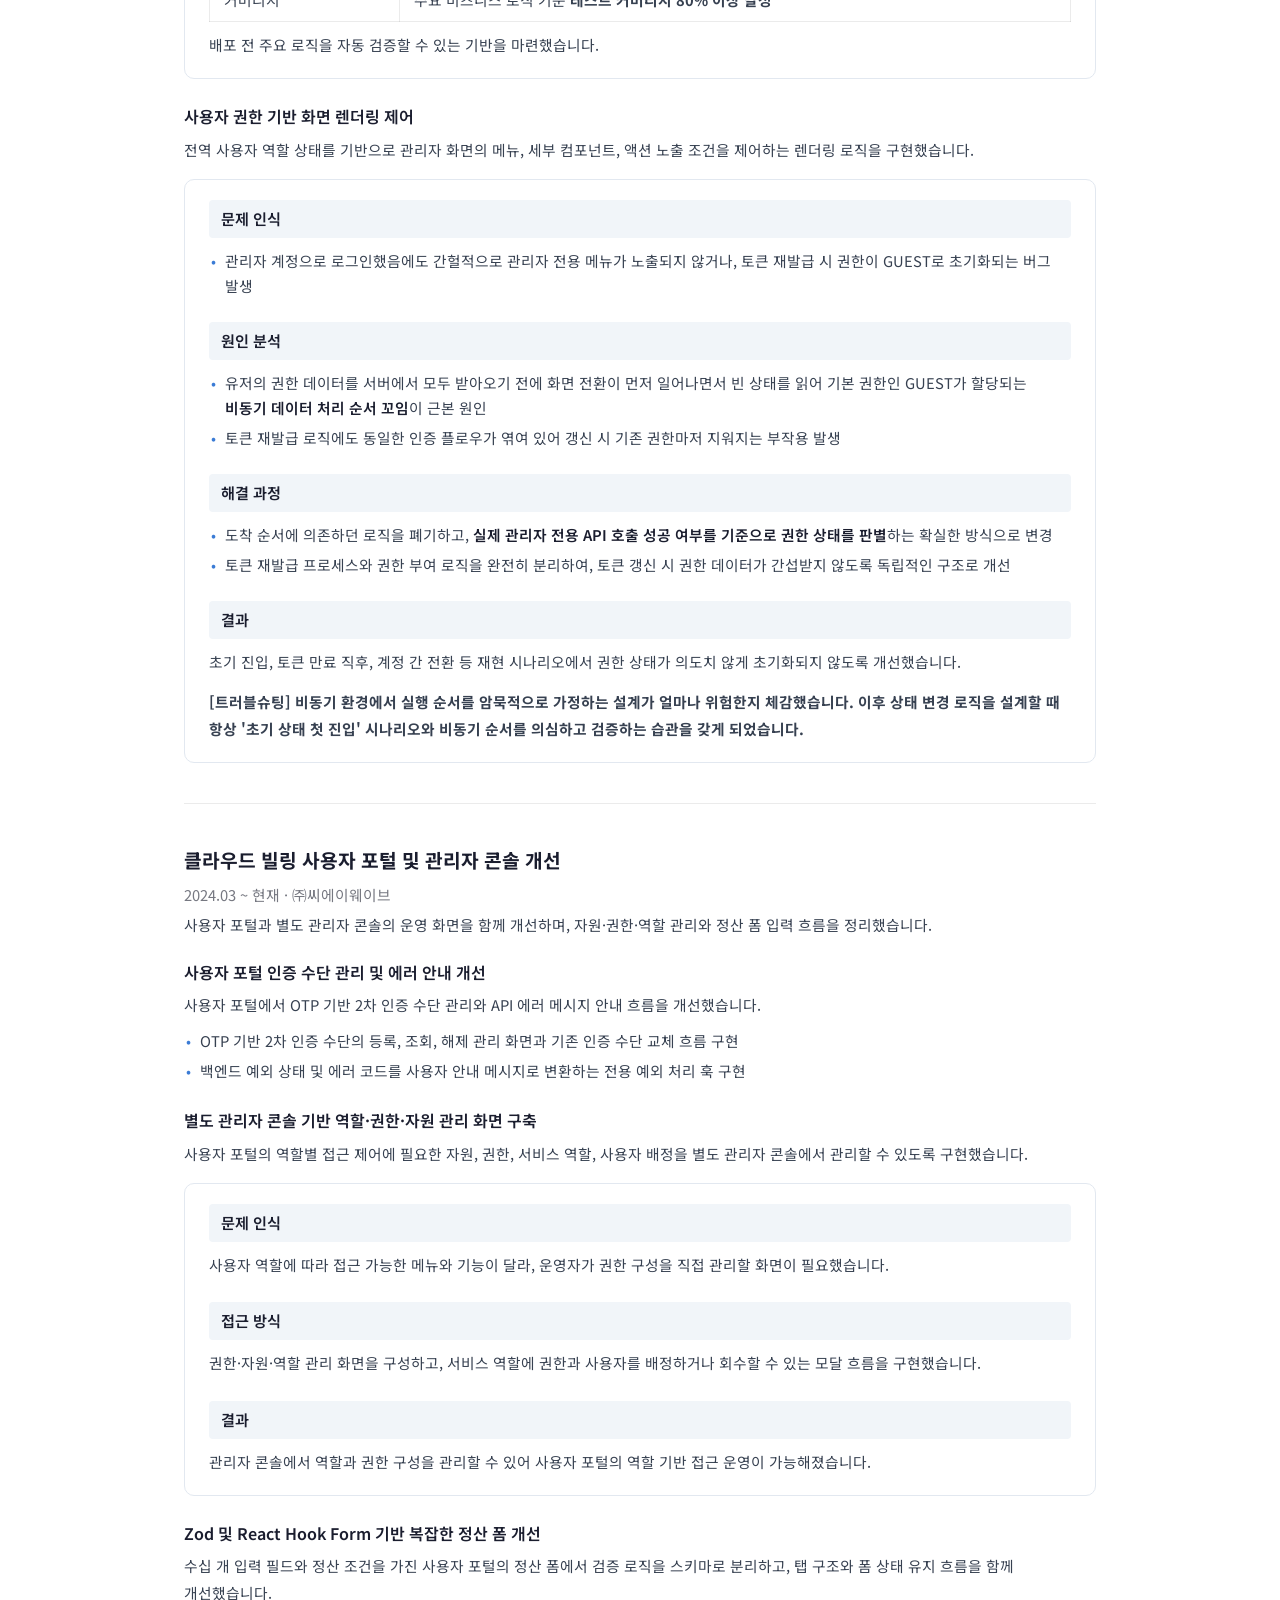
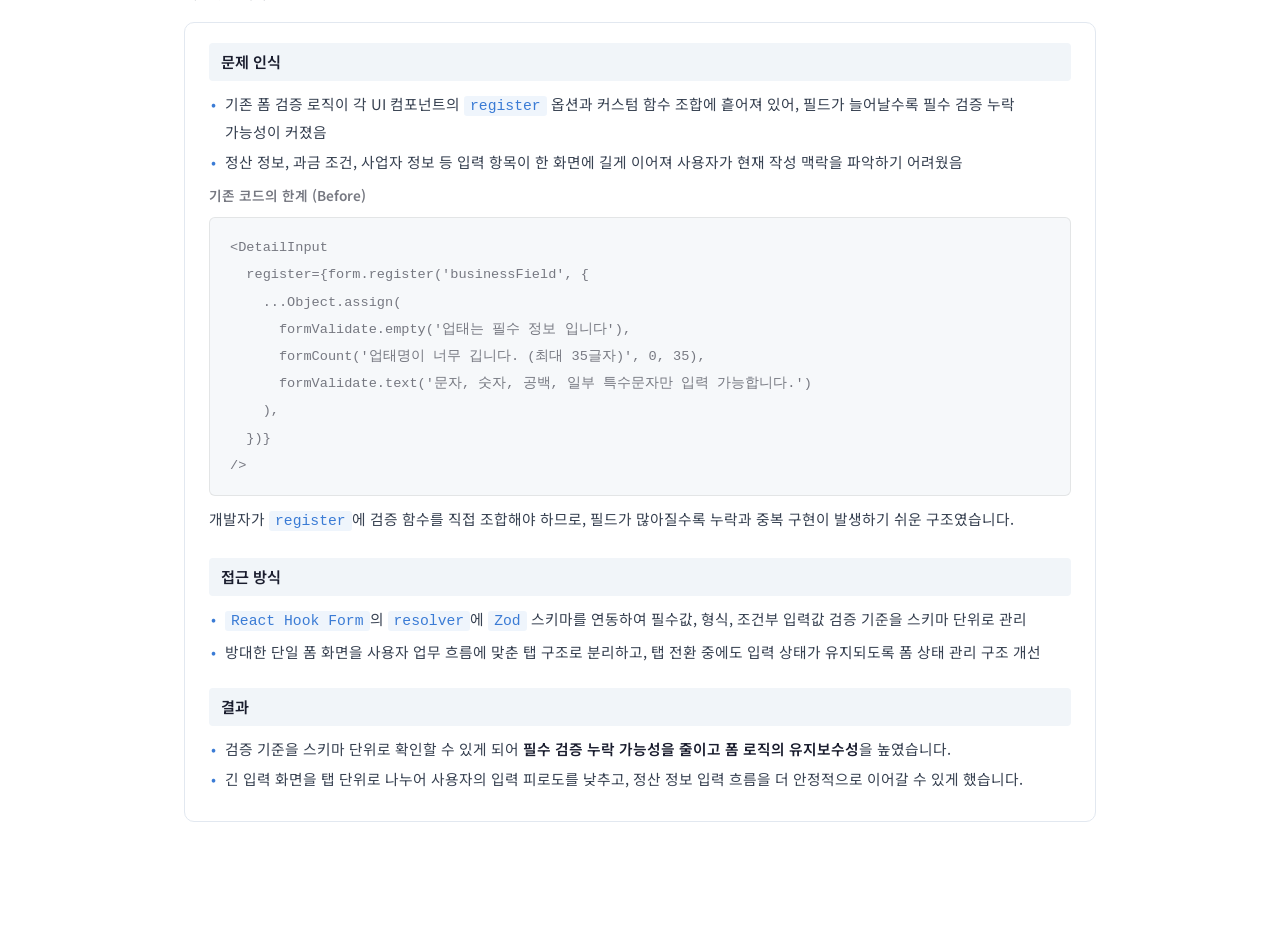
==== commit 53fd27d8: "feat: 재직 기간 자동 계산" ====
--- a/index.html
+++ b/index.html
@@ -41,7 +41,7 @@
       </div>
       <div class="simple-item">
         <div class="simple-item__title">(주)씨에이웨이브</div>
-        <div class="simple-item__sub">2024.03 ~ 재직 중 (2년 3개월) · 개발팀 주임<br>클라우드/B2B 업무 솔루션 프론트엔드 개발</div>
+        <div class="simple-item__sub">2024.03 ~ 재직 중 (<span id="career-duration">계산 중</span>) · 개발팀 주임<br>클라우드/B2B 업무 솔루션 프론트엔드 개발</div>
       </div>
     </section>
 
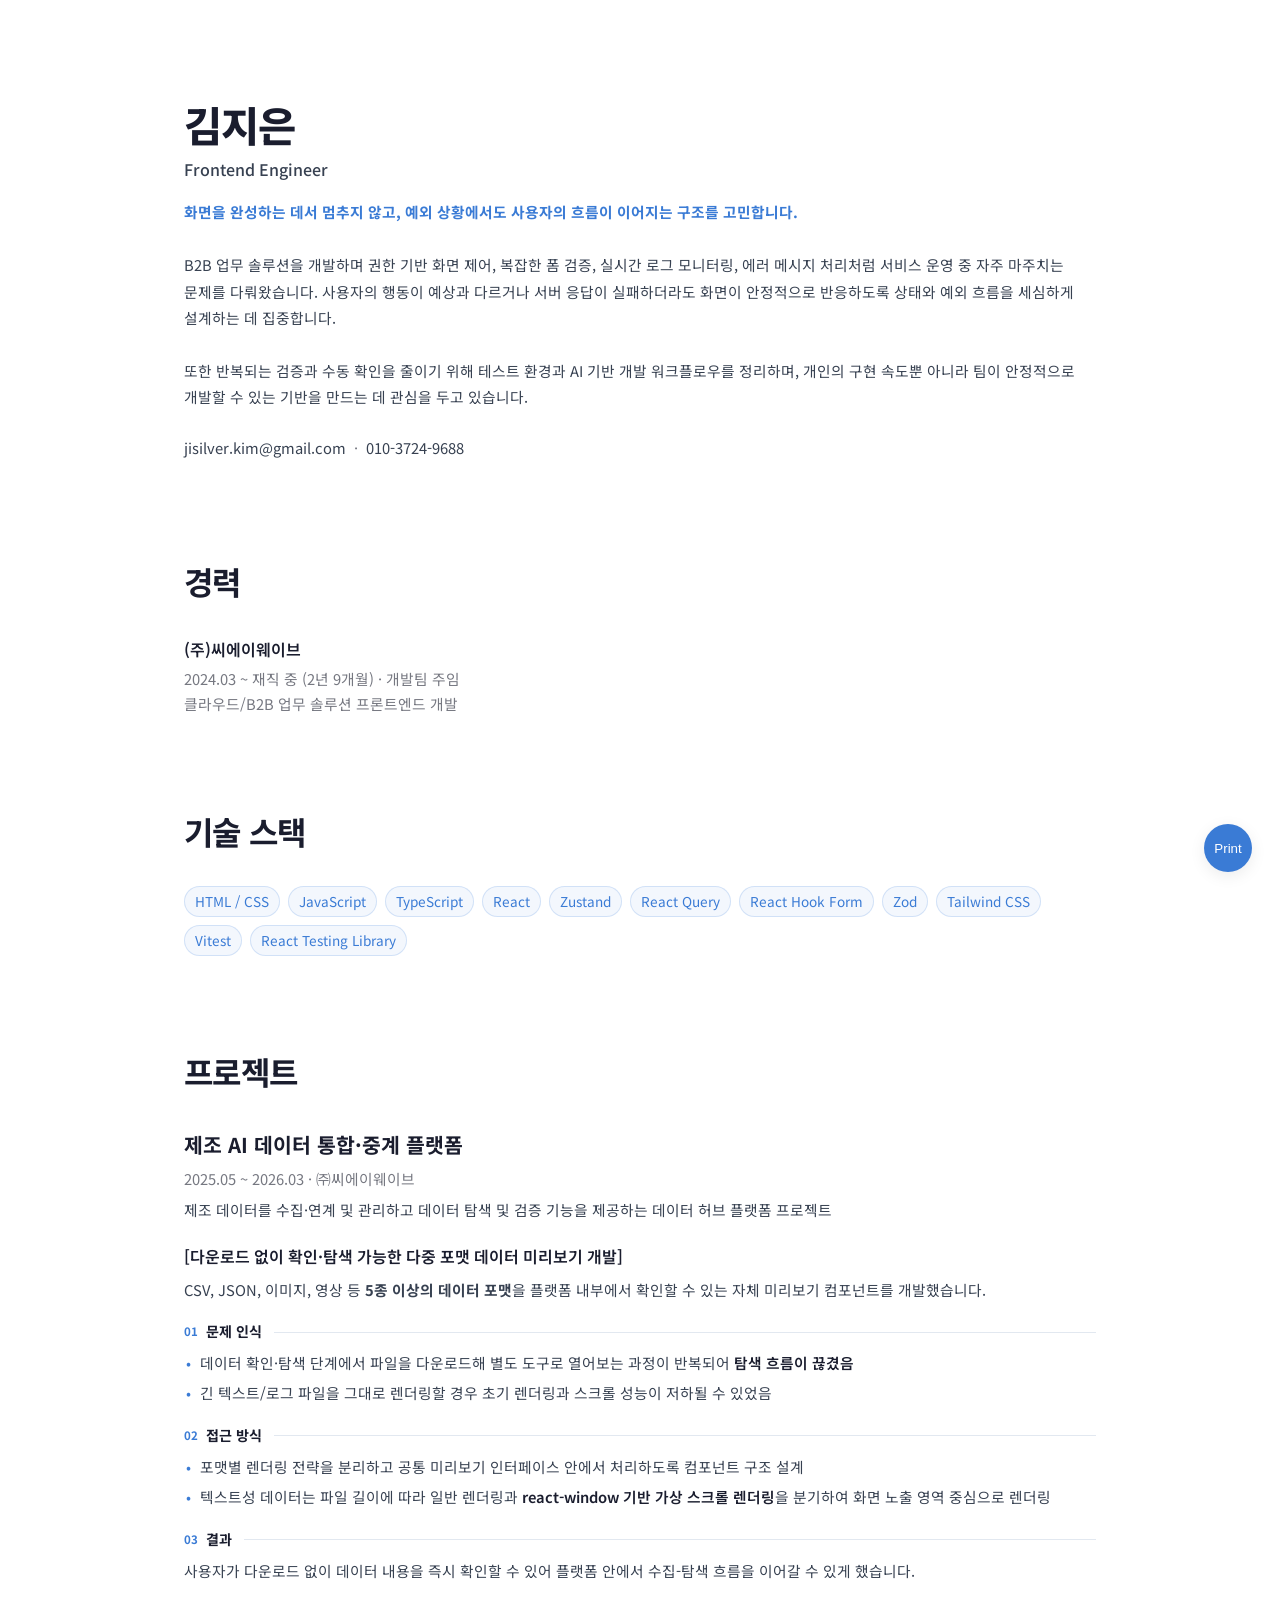
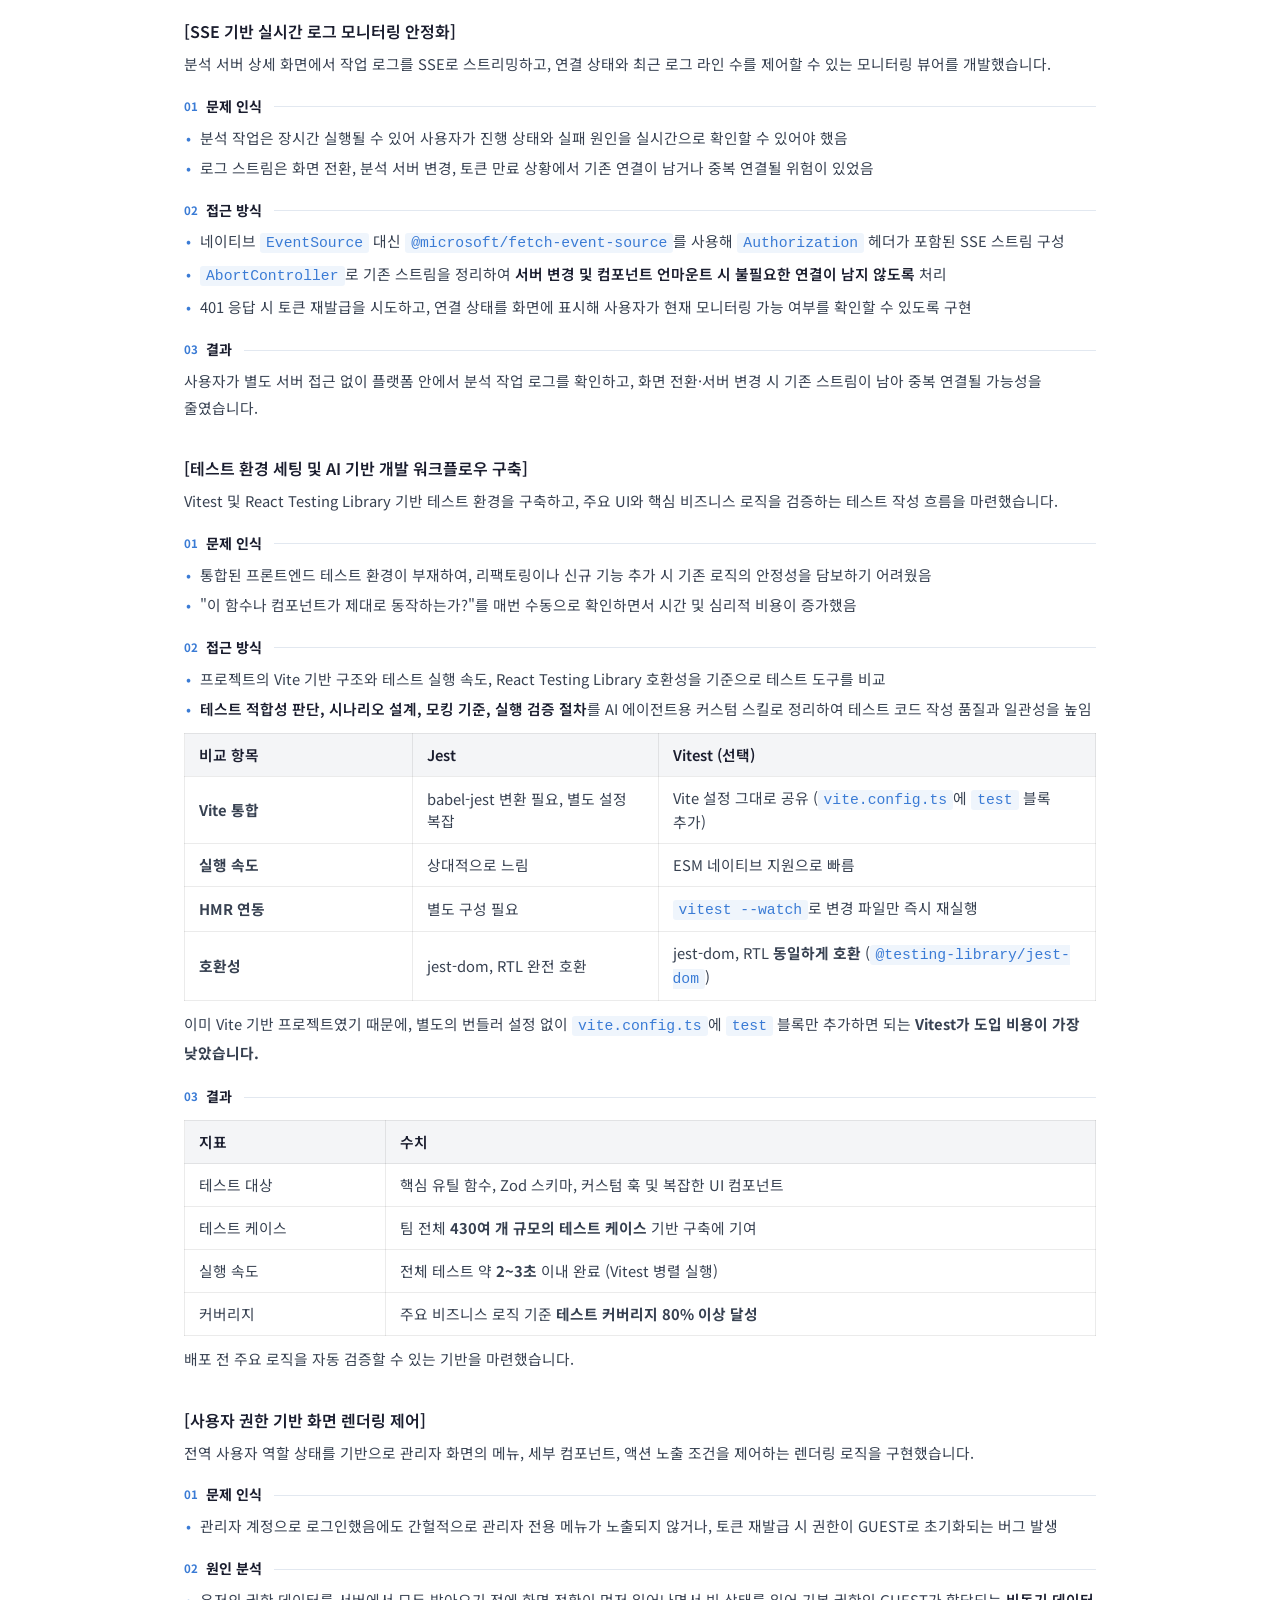
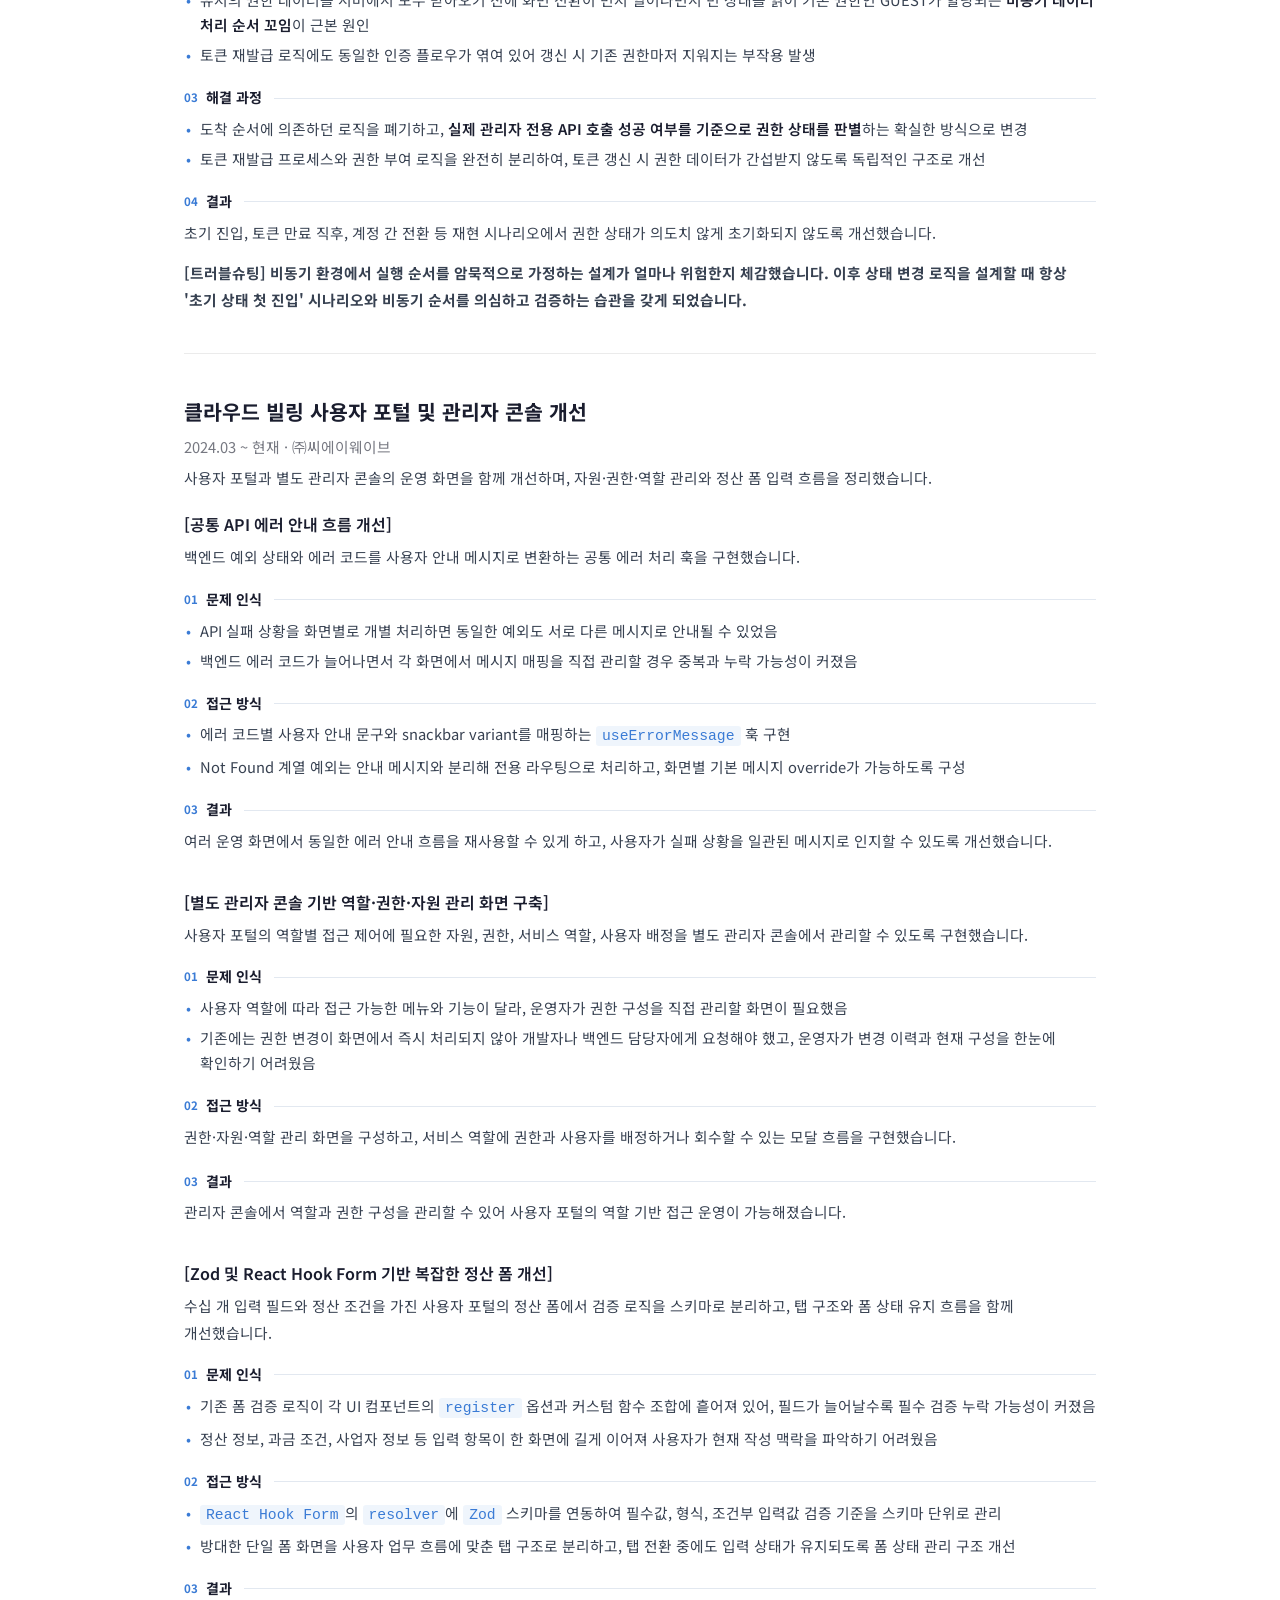
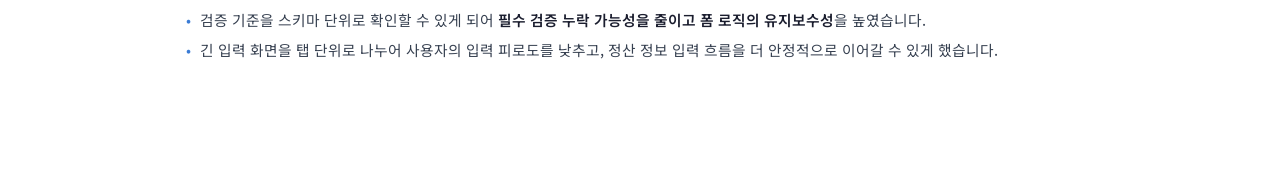
==== commit e7d00818: "fix: 경력기술서로 변경" ====
--- a/index.html
+++ b/index.html
@@ -4,8 +4,7 @@
 <head>
   <meta charset="UTF-8">
   <meta name="viewport" content="width=device-width, initial-scale=1.0">
-  <title>프론트엔드 개발자 김지은 포트폴리오</title>
-  <meta name="description" content="프론트엔드 개발자 김지은의 포트폴리오 - 안전한 구조를 만드는 개발자">
+  <title>프론트엔드 개발자 김지은</title>
   <link rel="stylesheet" href="index.css">
 </head>
 
@@ -27,10 +26,7 @@
         <span class="hero__contact-text"><a href="mailto:jisilver.kim@gmail.com">jisilver.kim@gmail.com</a></span>
         <span class="hero__contact-sep">·</span>
         <span class="hero__contact-text"><a href="tel:010-3724-9688">010-3724-9688</a></span>
-        <span class="hero__contact-sep">·</span>
-        <span class="hero__contact-text"><a href="https://github.com/ji-silver" target="_blank">GitHub</a></span>
-        <span class="hero__contact-sep">·</span>
-        <span class="hero__contact-text"><a href="https://jisilver-k.tistory.com/" target="_blank">Blog</a></span>
+
       </div>
     </section>
 
@@ -74,7 +70,7 @@
 
 
       <!-- ────── 프로젝트 1: 제조 AI 데이터 통합·중계 플랫폼 ────── -->
-      <article class="project">
+      <article class="project project--manufacturing project--case-study">
         <div class="project__header">
           <h3 class="project__title">제조 AI 데이터 통합·중계 플랫폼</h3>
           <p class="project__meta">2025.05 ~ 2026.03 · ㈜씨에이웨이브</p>
@@ -85,7 +81,7 @@
         </div>
 
         <div class="project__feature">
-          <h4 class="project__feature-title">다운로드 없이 검증 가능한 다중 포맷 데이터 미리보기 개발</h4>
+          <h4 class="project__feature-title">[다운로드 없이 확인·탐색 가능한 다중 포맷 데이터 미리보기 개발]</h4>
           <p class="project__body">
             CSV, JSON, 이미지, 영상 등 <strong>5종 이상의 데이터 포맷</strong>을 플랫폼 내부에서 확인할 수 있는 자체 미리보기 컴포넌트를 개발했습니다.
           </p>
@@ -93,25 +89,25 @@
           <div class="problem-solving">
             <h5 class="problem-solving__label">문제 인식</h5>
             <ul class="project__list">
-              <li>데이터 검증 단계에서 파일을 다운로드해 별도 도구로 열어보는 과정이 반복되어 탐색 흐름이 끊겼음</li>
+              <li>데이터 확인·탐색 단계에서 파일을 다운로드해 별도 도구로 열어보는 과정이 반복되어 <strong>탐색 흐름이 끊겼음</strong></li>
               <li>긴 텍스트/로그 파일을 그대로 렌더링할 경우 초기 렌더링과 스크롤 성능이 저하될 수 있었음</li>
             </ul>
 
             <h5 class="problem-solving__label">접근 방식</h5>
             <ul class="project__list">
               <li>포맷별 렌더링 전략을 분리하고 공통 미리보기 인터페이스 안에서 처리하도록 컴포넌트 구조 설계</li>
-              <li>텍스트성 데이터는 파일 길이에 따라 일반 렌더링과 react-window 기반 가상 스크롤 렌더링을 분기하여 화면 노출 영역 중심으로 렌더링</li>
-            </ul>
-
-            <h5 class="problem-solving__label">결과</h5>
-            <p class="problem-solving__note">
-              사용자가 다운로드 없이 데이터 내용을 즉시 확인할 수 있어 플랫폼 안에서 수집-탐색-검증 흐름을 이어갈 수 있게 했습니다.
-            </p>
-          </div>
-        </div>
-
-        <div class="project__feature">
-          <h4 class="project__feature-title">SSE 기반 실시간 로그 모니터링 안정화</h4>
+              <li>텍스트성 데이터는 파일 길이에 따라 일반 렌더링과 <strong>react-window 기반 가상 스크롤 렌더링</strong>을 분기하여 화면 노출 영역 중심으로 렌더링</li>
+            </ul>
+
+            <h5 class="problem-solving__label">결과</h5>
+            <p class="problem-solving__note">
+              사용자가 다운로드 없이 데이터 내용을 즉시 확인할 수 있어 플랫폼 안에서 수집-탐색 흐름을 이어갈 수 있게 했습니다.
+            </p>
+          </div>
+        </div>
+
+        <div class="project__feature">
+          <h4 class="project__feature-title">[SSE 기반 실시간 로그 모니터링 안정화]</h4>
           <p class="project__body">
             분석 서버 상세 화면에서 작업 로그를 SSE로 스트리밍하고, 연결 상태와 최근 로그 라인 수를 제어할 수 있는 모니터링 뷰어를 개발했습니다.
           </p>
@@ -125,21 +121,21 @@
 
             <h5 class="problem-solving__label">접근 방식</h5>
             <ul class="project__list">
-              <li>인증 헤더가 포함된 SSE 요청을 구성하고, 수신한 로그 메시지를 순차적으로 누적하도록 구현</li>
+              <li>네이티브 <code>EventSource</code> 대신 <code>@microsoft/fetch-event-source</code>를 사용해 <code>Authorization</code> 헤더가 포함된 SSE 스트림 구성</li>
               <li><code>AbortController</code>로 기존 스트림을 정리하여 <strong>서버 변경 및 컴포넌트 언마운트 시 불필요한 연결이 남지 않도록</strong> 처리</li>
               <li>401 응답 시 토큰 재발급을 시도하고, 연결 상태를 화면에 표시해 사용자가 현재 모니터링 가능 여부를 확인할 수 있도록 구현</li>
             </ul>
 
             <h5 class="problem-solving__label">결과</h5>
             <p class="problem-solving__note">
-              사용자가 별도 서버 접근 없이 플랫폼 안에서 분석 작업 로그를 확인하고, 연결 상태를 기준으로 모니터링 상황을 판단할 수 있게 했습니다.
-            </p>
-          </div>
-
-        </div>
-
-        <div class="project__feature">
-          <h4 class="project__feature-title">테스트 환경 세팅 및 AI 기반 개발 워크플로우 구축</h4>
+              사용자가 별도 서버 접근 없이 플랫폼 안에서 분석 작업 로그를 확인하고, 화면 전환·서버 변경 시 기존 스트림이 남아 중복 연결될 가능성을 줄였습니다.
+            </p>
+          </div>
+
+        </div>
+
+        <div class="project__feature">
+          <h4 class="project__feature-title">[테스트 환경 세팅 및 AI 기반 개발 워크플로우 구축]</h4>
           <p class="project__body">
             Vitest 및 React Testing Library 기반 테스트 환경을 구축하고, 주요 UI와 핵심 비즈니스 로직을 검증하는 테스트 작성 흐름을 마련했습니다.
           </p>
@@ -227,7 +223,7 @@
         </div>
 
         <div class="project__feature">
-          <h4 class="project__feature-title">사용자 권한 기반 화면 렌더링 제어</h4>
+          <h4 class="project__feature-title">[사용자 권한 기반 화면 렌더링 제어]</h4>
           <p class="project__body">
             전역 사용자 역할 상태를 기반으로 관리자 화면의 메뉴, 세부 컴포넌트, 액션 노출 조건을 제어하는 렌더링 로직을 구현했습니다.
           </p>
@@ -264,7 +260,7 @@
 
 
       <!-- ────── 프로젝트 4: 클라우드 빌링 솔루션 ────── -->
-      <article class="project">
+      <article class="project project--billing project--case-study">
         <div class="project__header">
           <h3 class="project__title">클라우드 빌링 사용자 포털 및 관리자 콘솔 개선</h3>
           <p class="project__meta">2024.03 ~ 현재 · ㈜씨에이웨이브</p>
@@ -274,27 +270,43 @@
         </div>
 
         <div class="project__feature">
-          <h4 class="project__feature-title">사용자 포털 인증 수단 관리 및 에러 안내 개선</h4>
-          <p class="project__body">
-            사용자 포털에서 OTP 기반 2차 인증 수단 관리와 API 에러 메시지 안내 흐름을 개선했습니다.
-          </p>
-          <ul class="project__list">
-            <li>OTP 기반 2차 인증 수단의 등록, 조회, 해제 관리 화면과 기존 인증 수단 교체 흐름 구현</li>
-            <li>백엔드 예외 상태 및 에러 코드를 사용자 안내 메시지로 변환하는 전용 예외 처리 훅 구현</li>
-          </ul>
-        </div>
-
-        <div class="project__feature">
-          <h4 class="project__feature-title">별도 관리자 콘솔 기반 역할·권한·자원 관리 화면 구축</h4>
+          <h4 class="project__feature-title">[공통 API 에러 안내 흐름 개선]</h4>
+          <p class="project__body">
+            백엔드 예외 상태와 에러 코드를 사용자 안내 메시지로 변환하는 공통 에러 처리 훅을 구현했습니다.
+          </p>
+
+          <div class="problem-solving">
+            <h5 class="problem-solving__label">문제 인식</h5>
+            <ul class="project__list">
+              <li>API 실패 상황을 화면별로 개별 처리하면 동일한 예외도 서로 다른 메시지로 안내될 수 있었음</li>
+              <li>백엔드 에러 코드가 늘어나면서 각 화면에서 메시지 매핑을 직접 관리할 경우 중복과 누락 가능성이 커졌음</li>
+            </ul>
+
+            <h5 class="problem-solving__label">접근 방식</h5>
+            <ul class="project__list">
+              <li>에러 코드별 사용자 안내 문구와 snackbar variant를 매핑하는 <code>useErrorMessage</code> 훅 구현</li>
+              <li>Not Found 계열 예외는 안내 메시지와 분리해 전용 라우팅으로 처리하고, 화면별 기본 메시지 override가 가능하도록 구성</li>
+            </ul>
+
+            <h5 class="problem-solving__label">결과</h5>
+            <p class="problem-solving__note">
+              여러 운영 화면에서 동일한 에러 안내 흐름을 재사용할 수 있게 하고, 사용자가 실패 상황을 일관된 메시지로 인지할 수 있도록 개선했습니다.
+            </p>
+          </div>
+        </div>
+
+        <div class="project__feature">
+          <h4 class="project__feature-title">[별도 관리자 콘솔 기반 역할·권한·자원 관리 화면 구축]</h4>
           <p class="project__body">
             사용자 포털의 역할별 접근 제어에 필요한 자원, 권한, 서비스 역할, 사용자 배정을 별도 관리자 콘솔에서 관리할 수 있도록 구현했습니다.
           </p>
 
           <div class="problem-solving">
             <h5 class="problem-solving__label">문제 인식</h5>
-            <p class="problem-solving__note">
-              사용자 역할에 따라 접근 가능한 메뉴와 기능이 달라, 운영자가 권한 구성을 직접 관리할 화면이 필요했습니다.
-            </p>
+            <ul class="project__list">
+              <li>사용자 역할에 따라 접근 가능한 메뉴와 기능이 달라, 운영자가 권한 구성을 직접 관리할 화면이 필요했음</li>
+              <li>기존에는 권한 변경이 화면에서 즉시 처리되지 않아 개발자나 백엔드 담당자에게 요청해야 했고, 운영자가 변경 이력과 현재 구성을 한눈에 확인하기 어려웠음</li>
+            </ul>
 
             <h5 class="problem-solving__label">접근 방식</h5>
             <p class="problem-solving__note">
@@ -309,7 +321,7 @@
         </div>
 
         <div class="project__feature">
-          <h4 class="project__feature-title">Zod 및 React Hook Form 기반 복잡한 정산 폼 개선</h4>
+          <h4 class="project__feature-title">[Zod 및 React Hook Form 기반 복잡한 정산 폼 개선]</h4>
           <p class="project__body">
             수십 개 입력 필드와 정산 조건을 가진 사용자 포털의 정산 폼에서 검증 로직을 스키마로 분리하고, 탭 구조와 폼 상태 유지 흐름을 함께 개선했습니다.
           </p>
@@ -321,20 +333,6 @@
               <li>정산 정보, 과금 조건, 사업자 정보 등 입력 항목이 한 화면에 길게 이어져 사용자가 현재 작성 맥락을 파악하기 어려웠음</li>
             </ul>
 
-            <span class="comparison-label">기존 코드의 한계 (Before)</span>
-            <pre class="code-block"><code>&lt;DetailInput
-  register={form.register('businessField', {
-    ...Object.assign(
-      formValidate.empty('업태는 필수 정보 입니다'),
-      formCount('업태명이 너무 깁니다. (최대 35글자)', 0, 35),
-      formValidate.text('문자, 숫자, 공백, 일부 특수문자만 입력 가능합니다.')
-    ),
-  })}
-/&gt;</code></pre>
-            <p class="problem-solving__note">
-              개발자가 <code>register</code>에 검증 함수를 직접 조합해야 하므로, 필드가 많아질수록 누락과 중복 구현이 발생하기 쉬운 구조였습니다.
-            </p>
-
             <h5 class="problem-solving__label">접근 방식</h5>
             <ul class="project__list">
               <li><code>React Hook Form</code>의 <code>resolver</code>에 <code>Zod</code> 스키마를 연동하여 필수값, 형식, 조건부 입력값 검증 기준을 스키마 단위로 관리</li>
--- a/index.css
+++ b/index.css
@@ -201,7 +201,7 @@
 }
 
 .project__title {
-  font-size: 1.2rem;
+  font-size: 1.28rem;
   font-weight: 700;
   color: var(--color-text-primary);
   margin-bottom: 6px;
@@ -332,6 +332,78 @@
 
 .problem-solving__comparison {
   margin-top: 4px;
+}
+
+/* ===== 주요 프로젝트 문제 해결 흐름 ===== */
+.project--case-study .project__feature {
+  margin-bottom: 34px;
+}
+
+.project--case-study .project__feature:last-child {
+  margin-bottom: 0;
+}
+
+.project--case-study .problem-solving {
+  counter-reset: problem-flow;
+  margin-top: 14px;
+  padding: 4px 0 0;
+  background: transparent;
+  border: 0;
+  border-radius: 0;
+}
+
+.project--case-study .problem-solving__label {
+  display: flex;
+  align-items: center;
+  gap: 8px;
+  margin: 20px 0 7px;
+  padding: 0;
+  background: transparent;
+  border-radius: 0;
+  color: var(--color-text-primary);
+  font-size: 0.88rem;
+  font-weight: 700;
+  line-height: 1.55;
+  letter-spacing: 0;
+}
+
+.project--case-study .problem-solving__label:first-child {
+  margin-top: 0;
+}
+
+.project--case-study .problem-solving__label::before {
+  counter-increment: problem-flow;
+  content: counter(problem-flow, decimal-leading-zero);
+  flex: 0 0 auto;
+  color: var(--color-text-accent);
+  font-size: 0.72rem;
+  font-weight: 700;
+}
+
+.project--case-study .problem-solving__label::after {
+  content: '';
+  flex: 1 1 auto;
+  height: 1px;
+  margin-left: 4px;
+  background: var(--color-problem-border);
+}
+
+.project--case-study .project__list,
+.project--case-study .problem-solving__note,
+.project--case-study .problem-solving__comparison {
+  margin-top: 0;
+}
+
+.project--case-study .comparison-table {
+  margin-top: 12px;
+}
+
+.project--case-study .problem-solving > .project__list {
+  margin-bottom: 0;
+}
+
+.project--case-study .problem-solving__note {
+  padding-top: 0;
 }
 
 
@@ -519,6 +591,18 @@
   .problem-solving {
     padding: 16px;
   }
+
+  .project--case-study .problem-solving {
+    padding: 2px 0 0;
+  }
+
+  .project--case-study .problem-solving__label:not(:first-child) {
+    margin-top: 16px;
+  }
+
+  .project--case-study .problem-solving__label {
+    font-size: 0.88rem;
+  }
 }
 
 
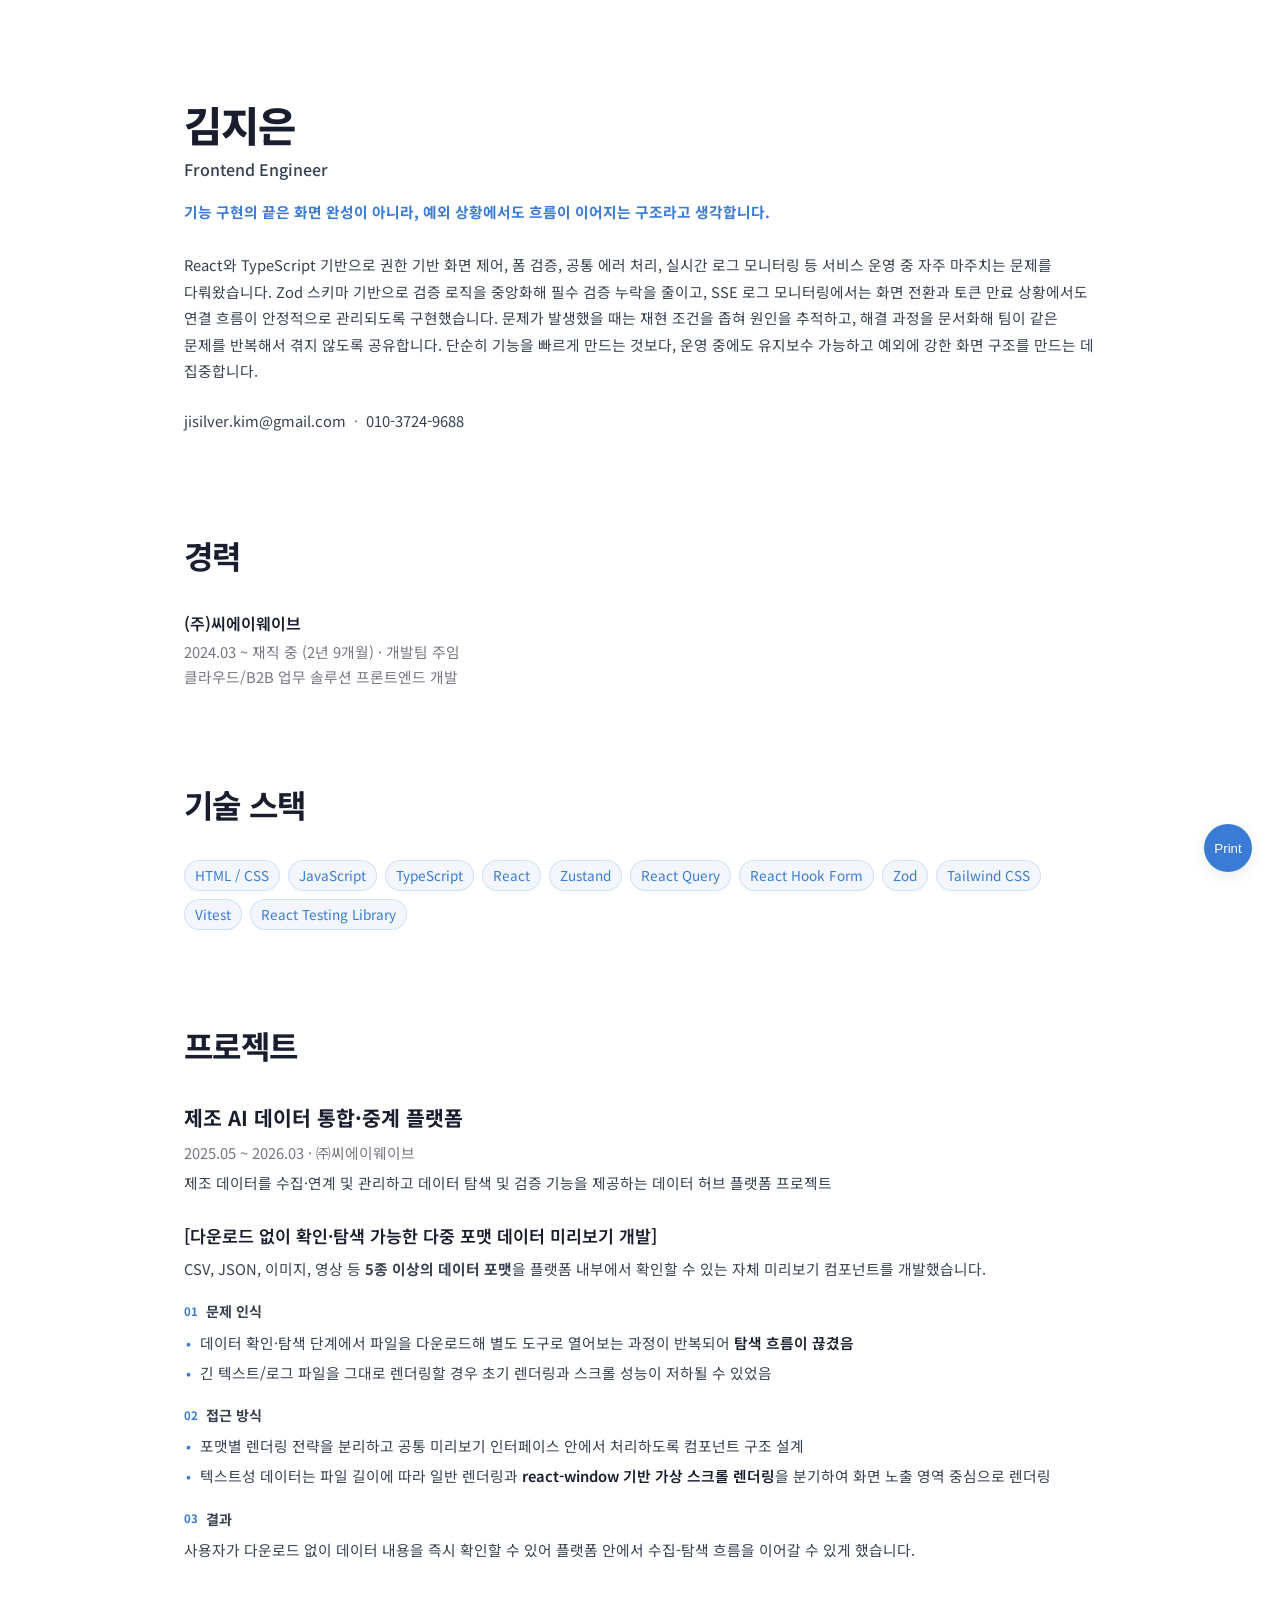
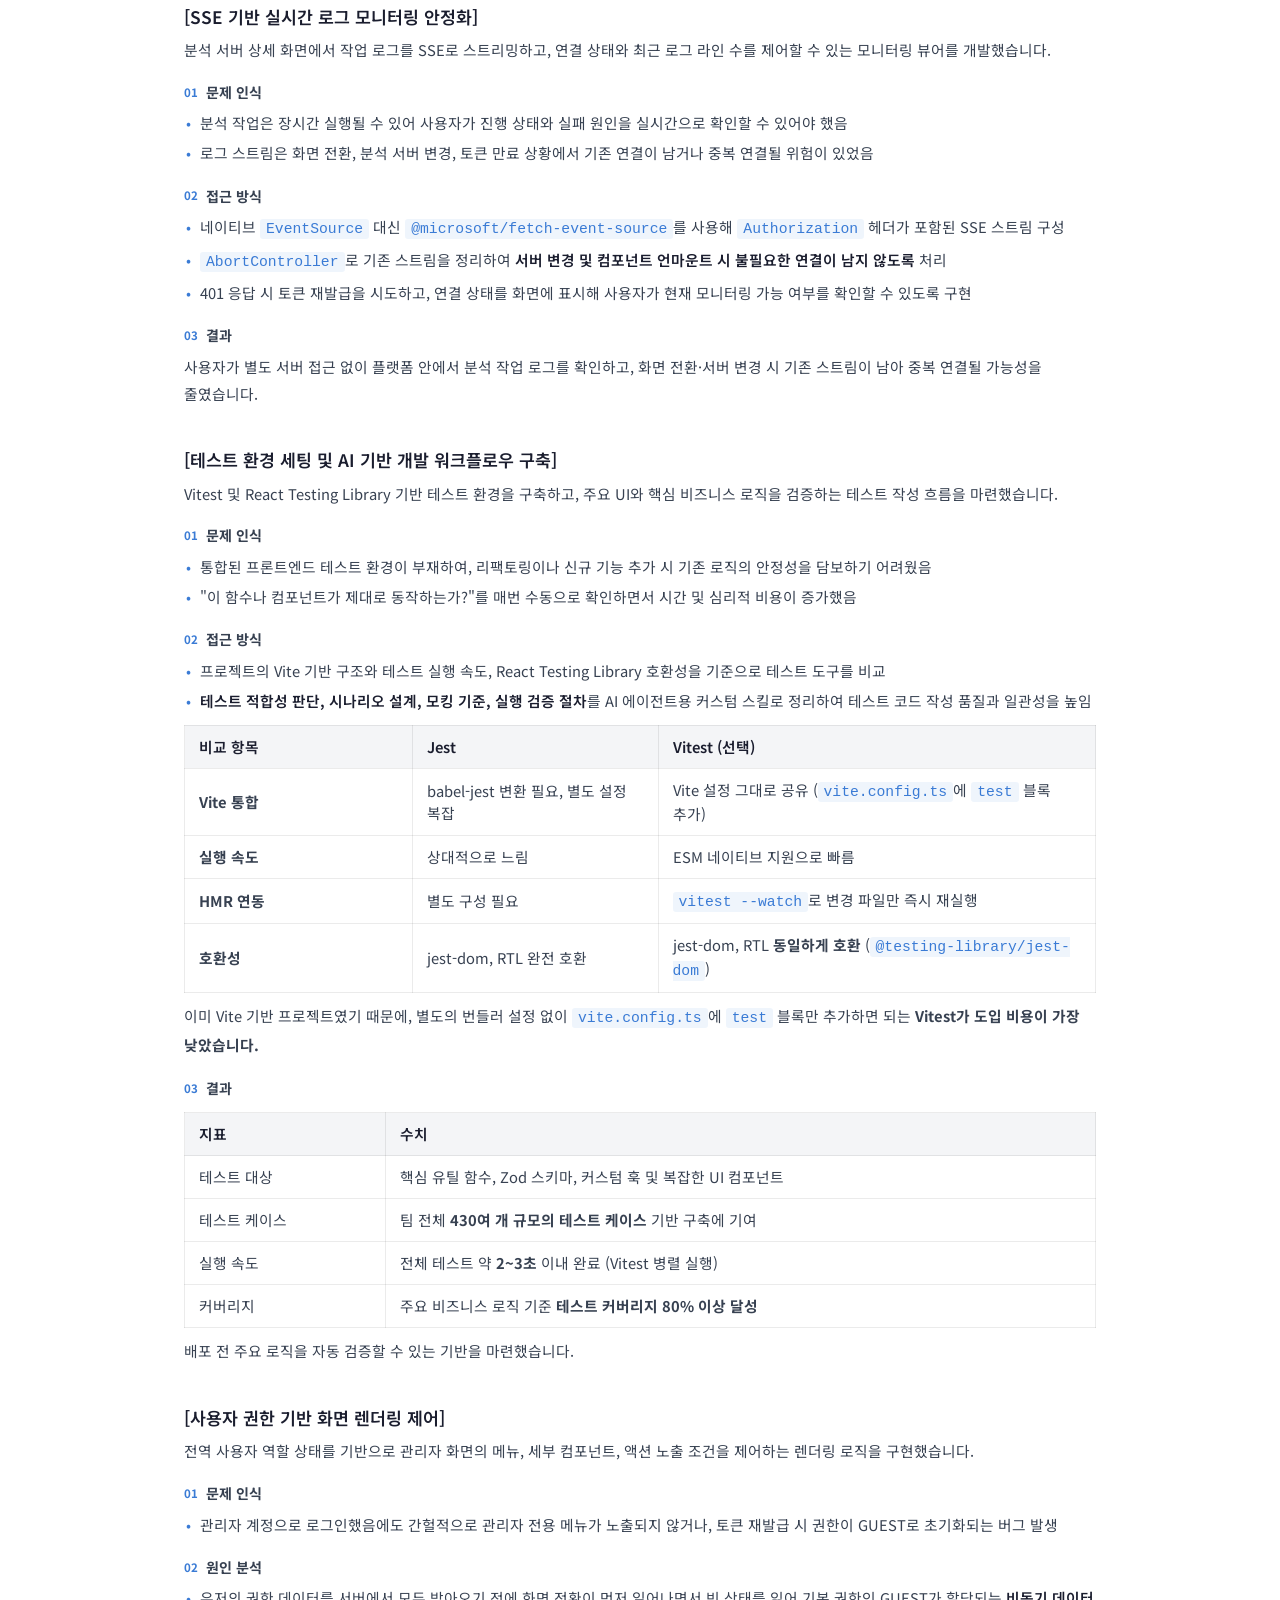
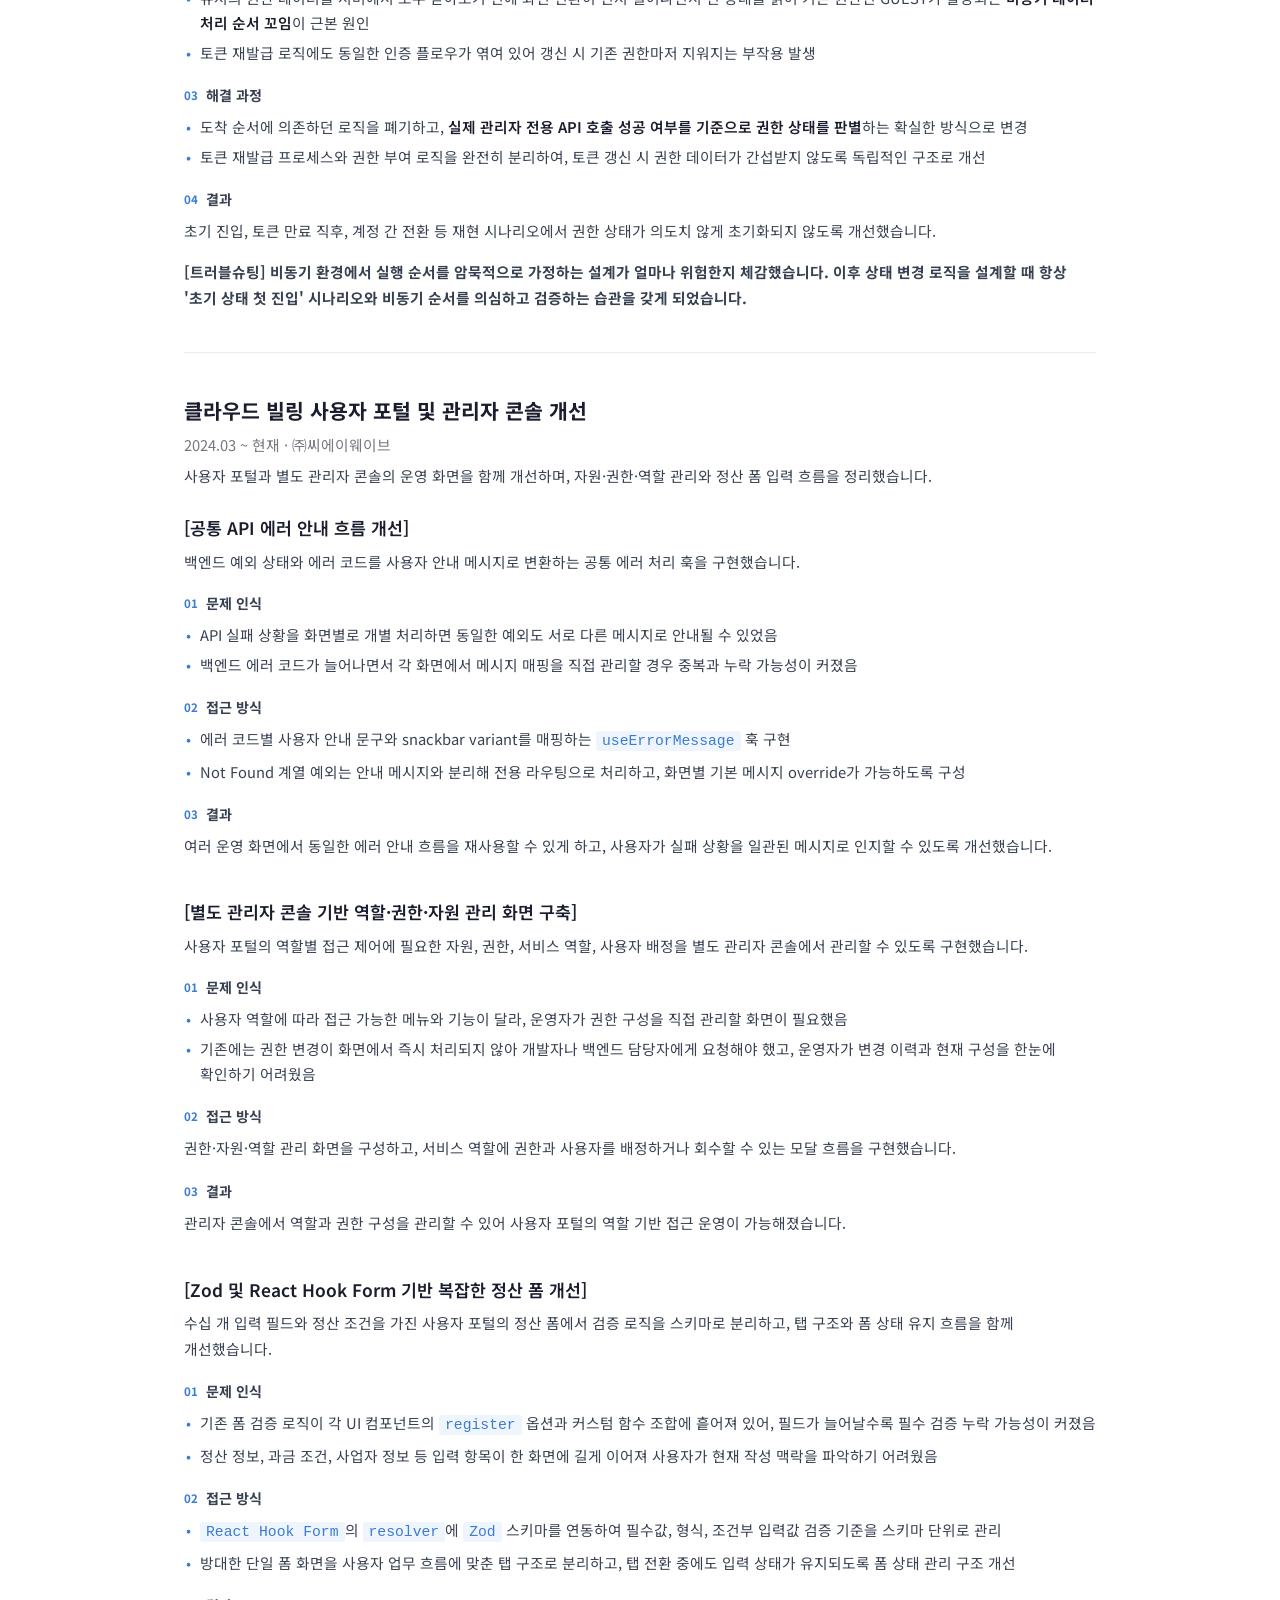
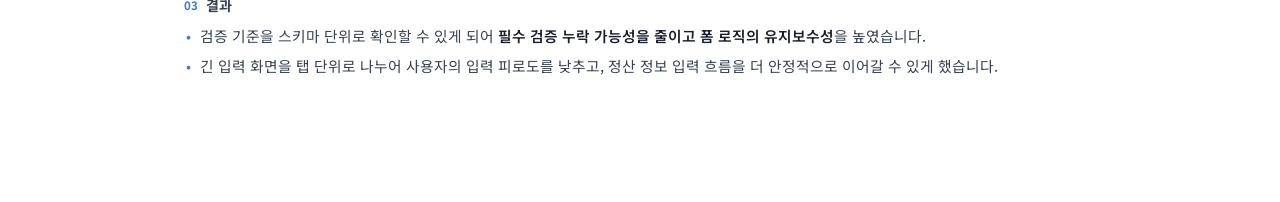
==== commit 45432ba2: "fix: 자기소개 문구 수정" ====
--- a/index.html
+++ b/index.html
@@ -17,9 +17,11 @@
       <p class="hero__role">Frontend Engineer</p>
 
       <p class="hero__desc">
-        <strong><span class="highlight">화면을 완성하는 데서 멈추지 않고, 예외 상황에서도 사용자의 흐름이 이어지는 구조를 고민합니다.</span></strong><br><br>
-        B2B 업무 솔루션을 개발하며 권한 기반 화면 제어, 복잡한 폼 검증, 실시간 로그 모니터링, 에러 메시지 처리처럼 서비스 운영 중 자주 마주치는 문제를 다뤄왔습니다. 사용자의 행동이 예상과 다르거나 서버 응답이 실패하더라도 화면이 안정적으로 반응하도록 상태와 예외 흐름을 세심하게 설계하는 데 집중합니다.<br><br>
-        또한 반복되는 검증과 수동 확인을 줄이기 위해 테스트 환경과 AI 기반 개발 워크플로우를 정리하며, 개인의 구현 속도뿐 아니라 팀이 안정적으로 개발할 수 있는 기반을 만드는 데 관심을 두고 있습니다.
+        <strong><span class="highlight">기능 구현의 끝은 화면 완성이 아니라, 예외 상황에서도 흐름이 이어지는 구조라고 생각합니다.</span></strong><br><br>
+
+        React와 TypeScript 기반으로 권한 기반 화면 제어, 폼 검증, 공통 에러 처리, 실시간 로그 모니터링 등 서비스 운영 중 자주 마주치는 문제를 다뤄왔습니다. Zod 스키마 기반으로 검증 로직을 중앙화해 필수 검증 누락을 줄이고, SSE 로그 모니터링에서는 화면 전환과 토큰 만료 상황에서도 연결 흐름이 안정적으로 관리되도록 구현했습니다.
+
+        문제가 발생했을 때는 재현 조건을 좁혀 원인을 추적하고, 해결 과정을 문서화해 팀이 같은 문제를 반복해서 겪지 않도록 공유합니다. 단순히 기능을 빠르게 만드는 것보다, 운영 중에도 유지보수 가능하고 예외에 강한 화면 구조를 만드는 데 집중합니다.
       </p>
 
       <div class="hero__contacts">
--- a/index.css
+++ b/index.css
@@ -242,6 +242,7 @@
 
 /* ===== 프로젝트 기능 블록 ===== */
 .project__feature {
+  padding-top: 4px;
   margin-bottom: 24px;
 }
 
@@ -250,7 +251,7 @@
 }
 
 .project__feature-title {
-  font-size: 1rem;
+  font-size: 1.08rem;
   font-weight: 600;
   color: var(--color-text-primary);
   margin-bottom: 6px;
@@ -360,7 +361,7 @@
   padding: 0;
   background: transparent;
   border-radius: 0;
-  color: var(--color-text-primary);
+  color: var(--color-text-secondary);
   font-size: 0.88rem;
   font-weight: 700;
   line-height: 1.55;
@@ -378,14 +379,6 @@
   color: var(--color-text-accent);
   font-size: 0.72rem;
   font-weight: 700;
-}
-
-.project--case-study .problem-solving__label::after {
-  content: '';
-  flex: 1 1 auto;
-  height: 1px;
-  margin-left: 4px;
-  background: var(--color-problem-border);
 }
 
 .project--case-study .project__list,
